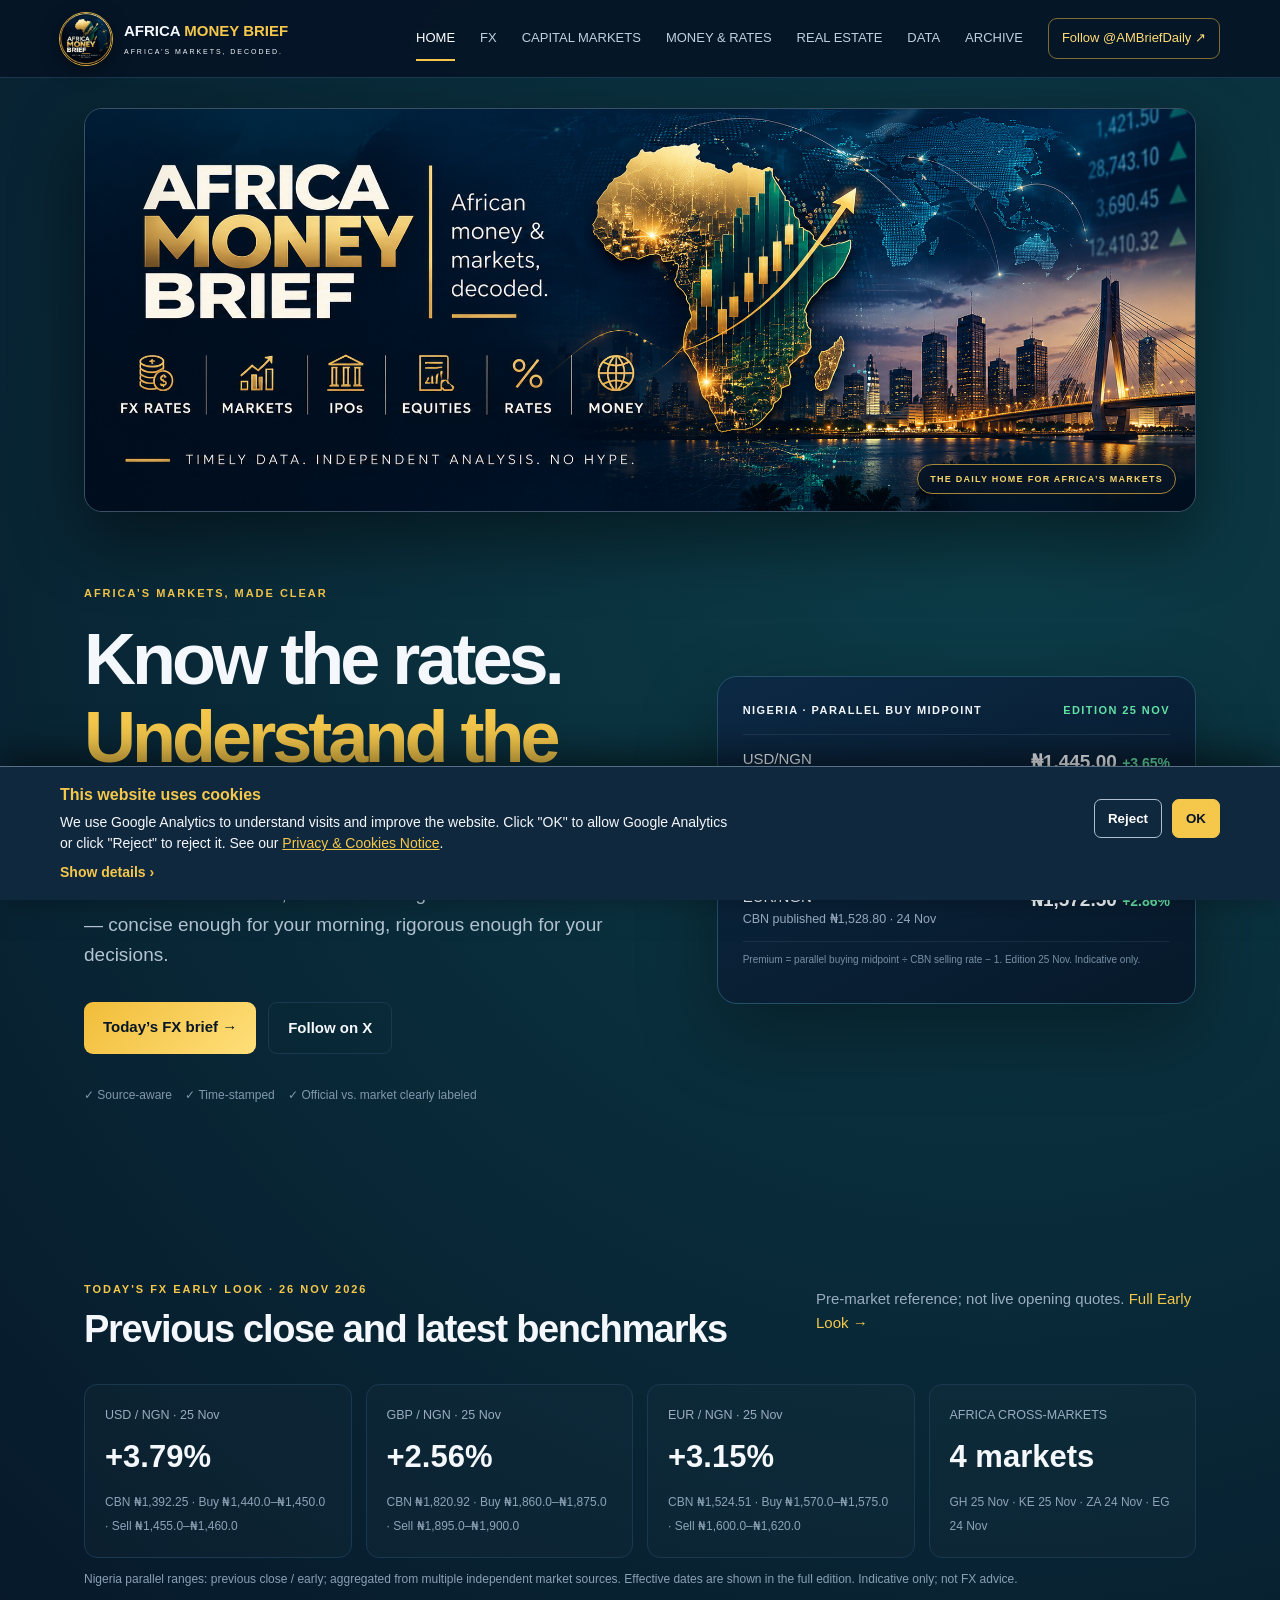
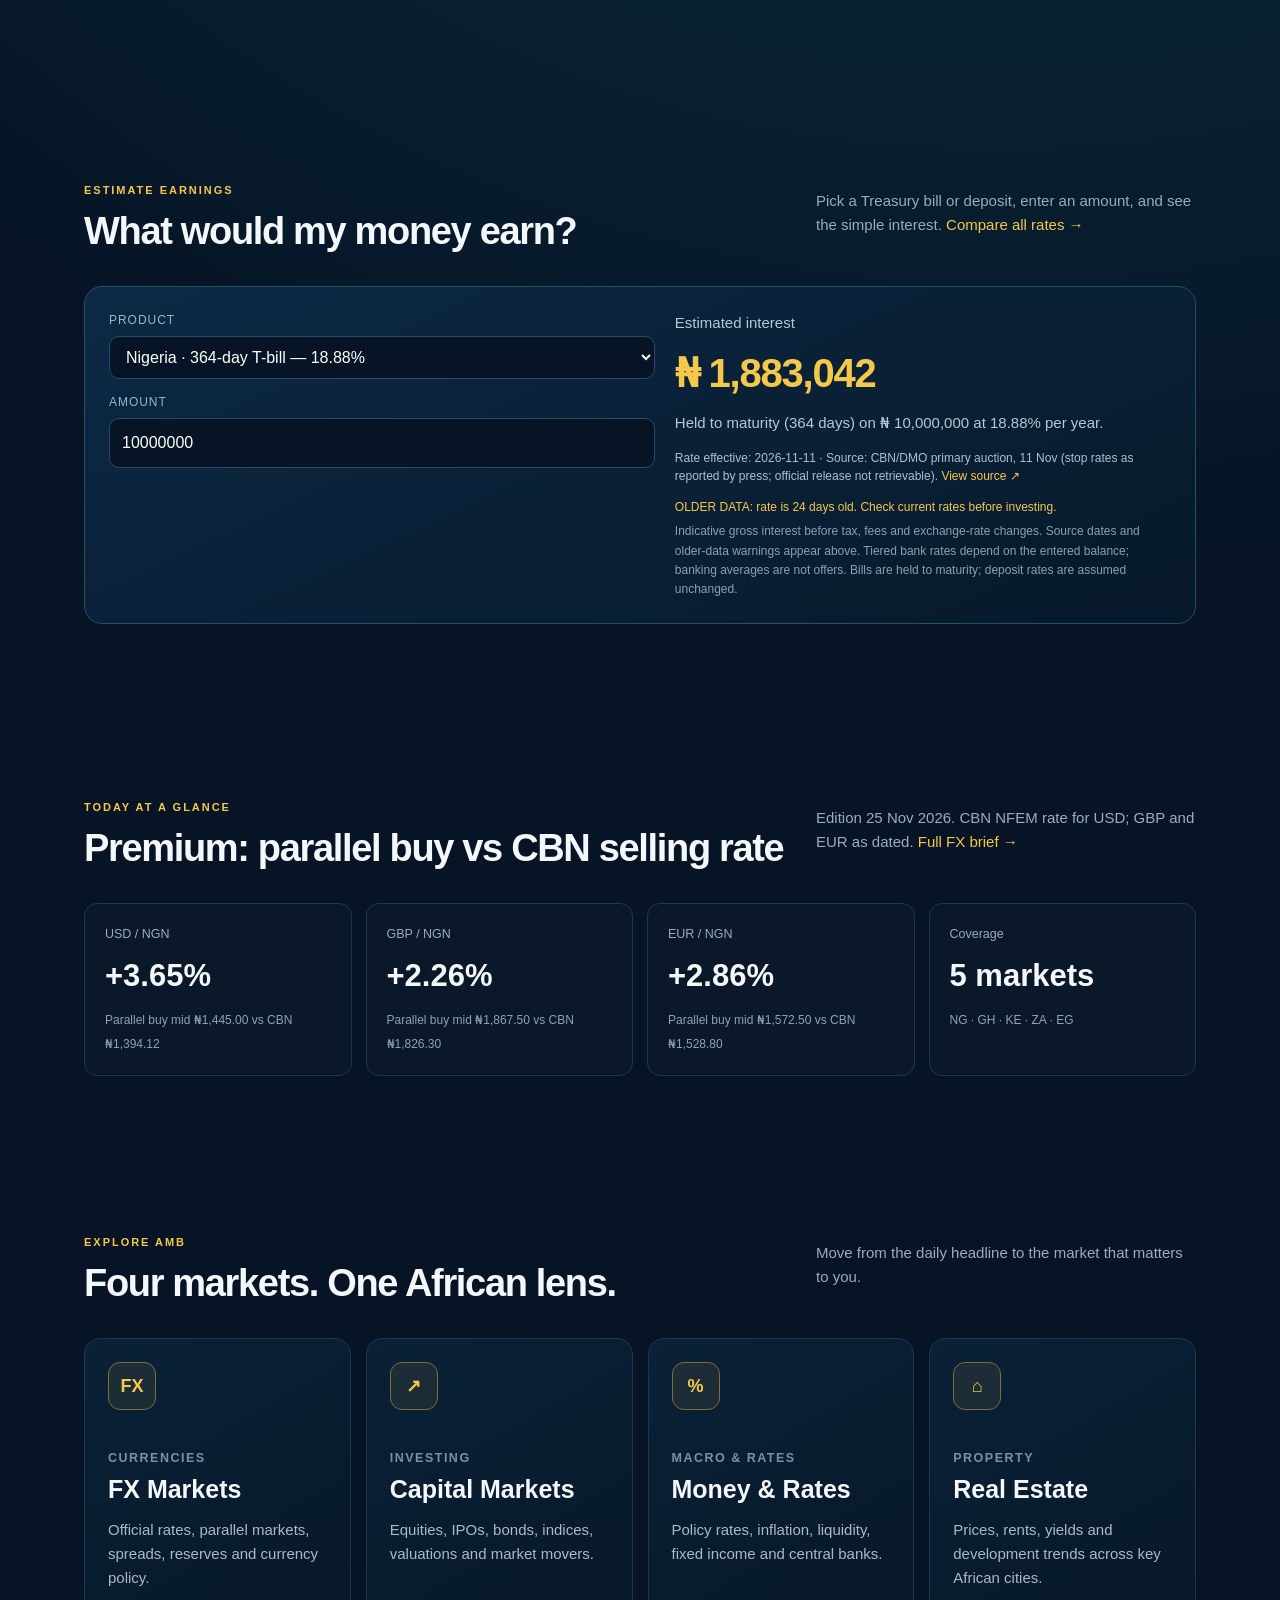
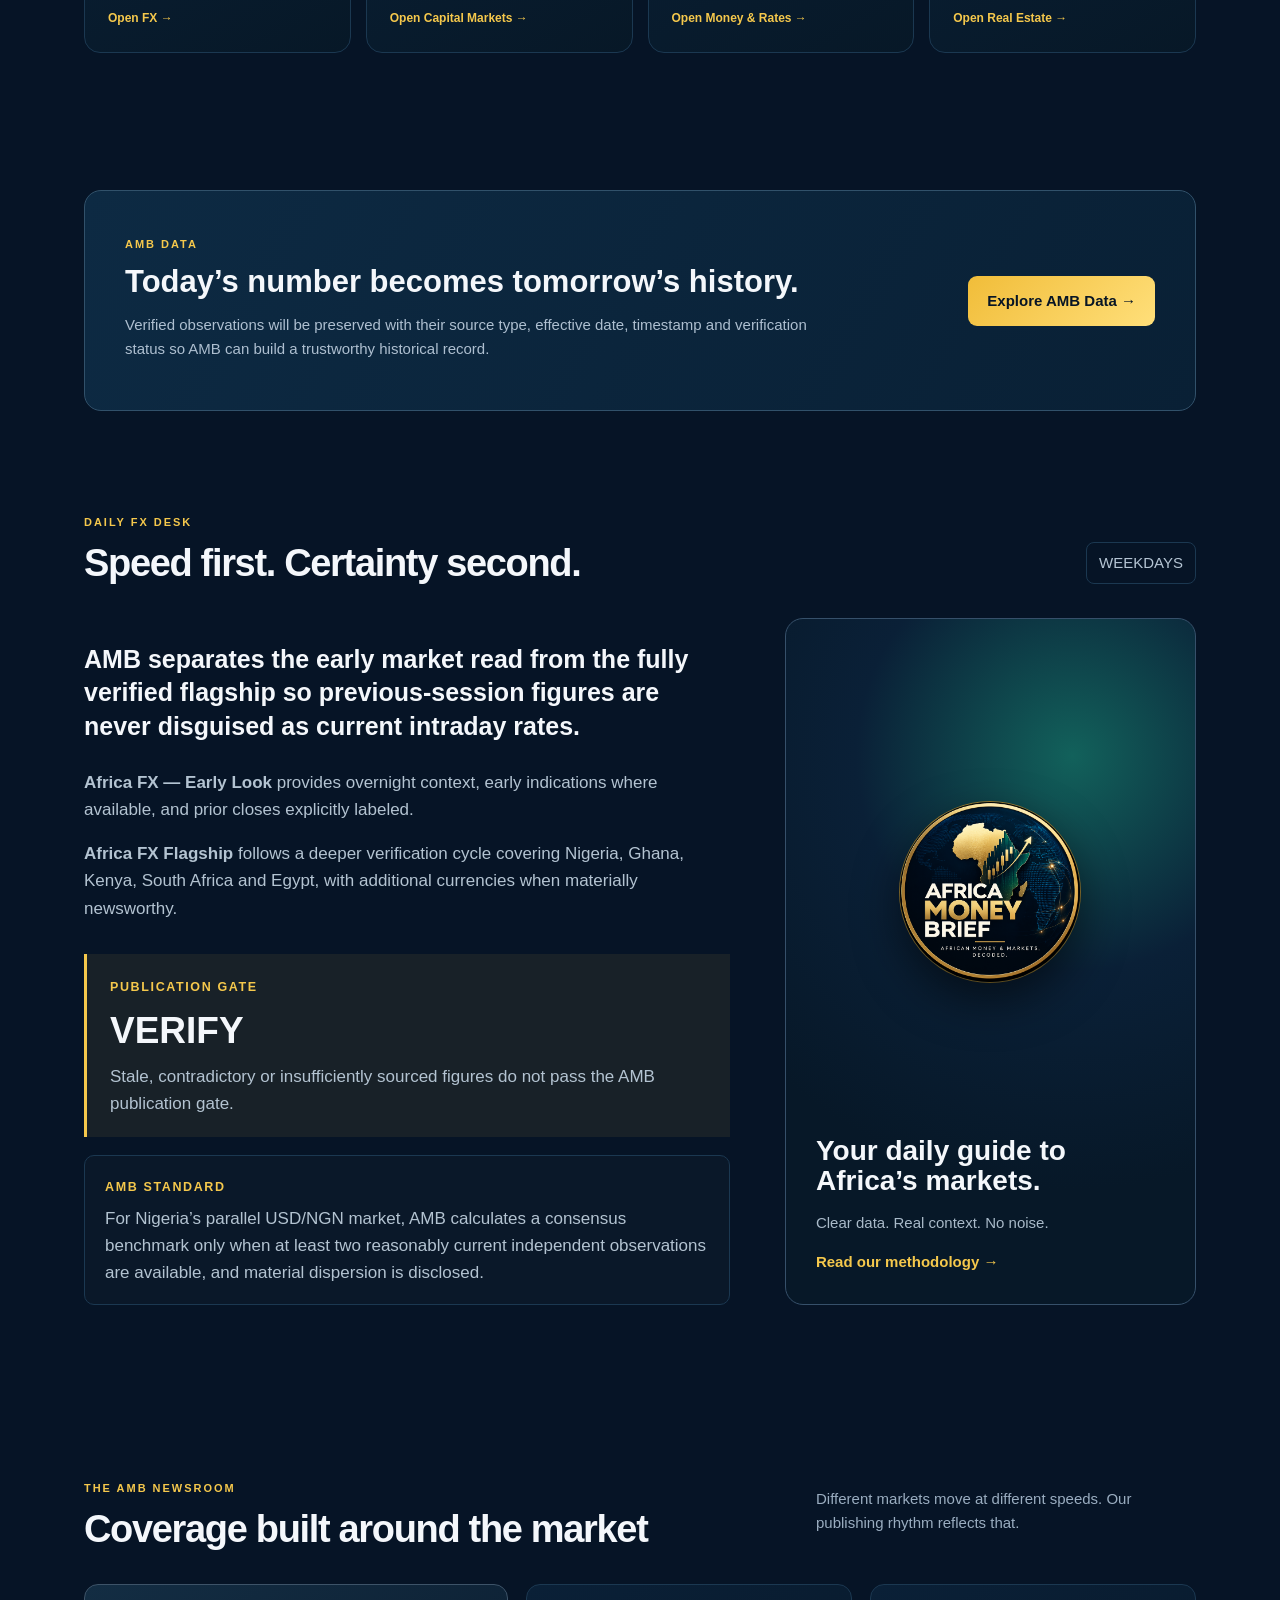
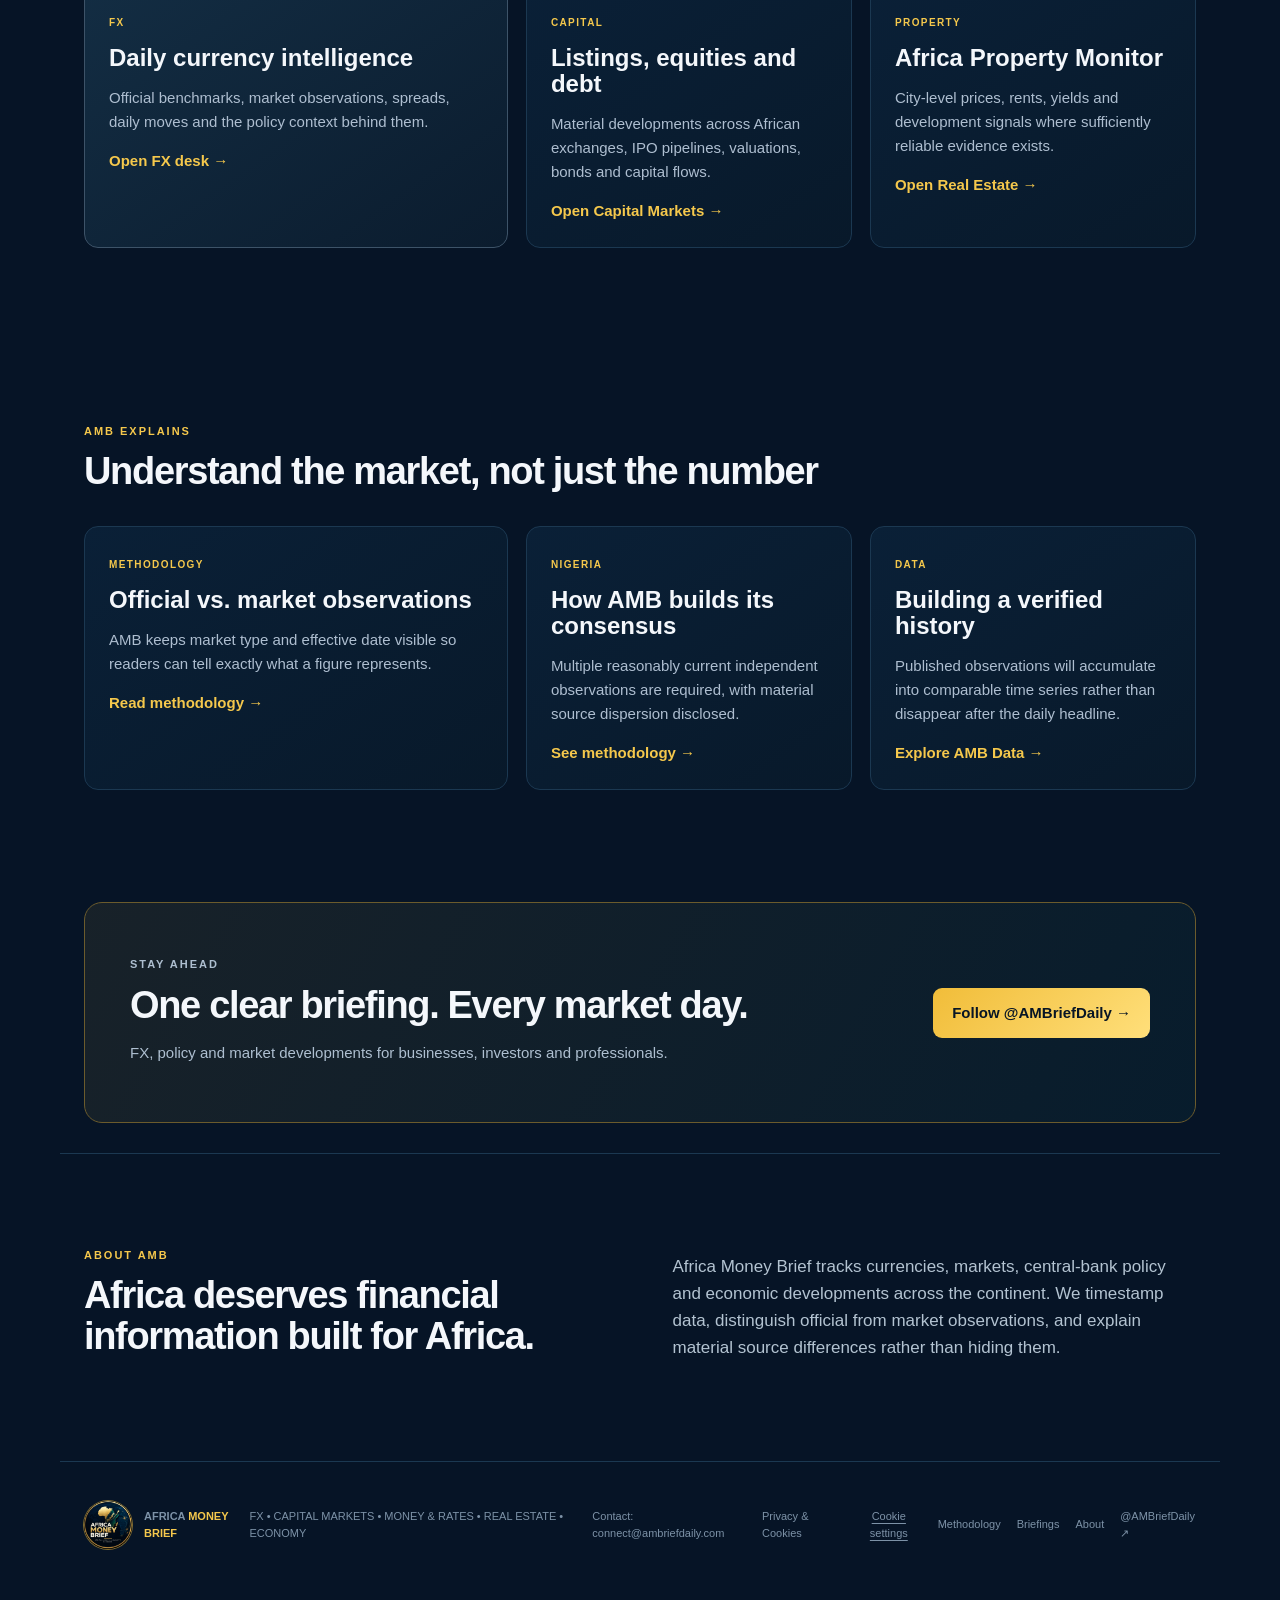
==== index.html @ ef256c66 "PREPARED Early Look 2026-11-26 Status: PREPARED — NOT PUBLISHED  Co-Authored-By: Claude Sonnet 5.5 <" ====
<!doctype html><html lang="en"><head>
<!-- AMB consent manager: Google Analytics loads only after opt-in -->
<link rel="stylesheet" href="assets/privacy.css">
<script defer src="assets/privacy.js"></script>
<meta charset="utf-8"><meta name="viewport" content="width=device-width,initial-scale=1"><meta name="description" content="Africa Money Brief — African FX, capital markets, money and rates, and real-estate intelligence with transparent sourcing and context."><meta name="theme-color" content="#061426"><link rel="canonical" href="https://africamoneybrief.com/"><meta property="og:site_name" content="Africa Money Brief"><meta property="og:title" content="Africa Money Brief | Africa’s Markets, Decoded"><meta property="og:description" content="Clear data. Real context. No noise. African market intelligence with transparent sourcing and timestamps."><meta property="og:image" content="https://africamoneybrief.com/assets/africa-money-brief-cover.png"><meta property="og:type" content="website"><meta name="twitter:card" content="summary_large_image"><title>Africa Money Brief | Africa’s Markets, Decoded</title><link rel="icon" type="image/png" href="assets/africa-money-brief-logo.png"><link rel="stylesheet" href="styles.css"><link rel="stylesheet" href="assets/redesign.css"><link rel="stylesheet" href="assets/money.css"></head><body>
<header><a class="logo brand-logo" href="index.html"><img src="assets/africa-money-brief-logo.png" alt="Africa Money Brief logo"><span>AFRICA <em>MONEY BRIEF</em><small>AFRICA’S MARKETS, DECODED.</small></span></a><nav><a class="active" href="index.html">HOME</a><a class="" href="fx.html">FX</a><a class="" href="capital-markets.html">CAPITAL MARKETS</a><a class="" href="money-rates.html">MONEY &amp; RATES</a><a class="" href="real-estate.html">REAL ESTATE</a><a class="" href="data.html">DATA</a><a class="" href="archive.html">ARCHIVE</a><a class="x" href="https://x.com/AMBriefDaily">Follow @AMBriefDaily ↗</a></nav></header>
<main><section class="brand-cover" aria-label="Africa Money Brief brand cover"><img src="assets/africa-money-brief-cover.png" alt="Africa Money Brief — African money and markets, decoded."><div class="cover-overlay"><span>THE DAILY HOME FOR AFRICA’S MARKETS</span></div></section>
<section class="hero"><div><p class="eyebrow">AFRICA’S MARKETS, MADE CLEAR</p><h1>Know the rates.<br><i>Understand the move.</i></h1><p class="lead">African FX benchmarks, central-bank signals and market context — concise enough for your morning, rigorous enough for your decisions.</p><div class="actions"><a class="btn" href="fx.html">Today’s FX brief →</a><a class="ghost" href="https://x.com/AMBriefDaily">Follow on X</a></div><div class="trust">✓ Source-aware &nbsp;&nbsp; ✓ Time-stamped &nbsp;&nbsp; ✓ Official vs. market clearly labeled</div></div>
<!--AMB:board--><div class="board"><div class="boardtop"><span>NIGERIA · PARALLEL BUY MIDPOINT</span><span class="live">EDITION 25 NOV</span></div><div id="mini"><div class="r"><div>USD/NGN<small>CBN NFEM ₦1,394.12 · 24 Nov</small></div><strong>₦1,445.00 <span class="prem" style="color:#64e2a6;font-size:14px">+3.65%</span></strong></div><div class="r"><div>GBP/NGN<small>CBN published ₦1,826.30 · 24 Nov</small></div><strong>₦1,867.50 <span class="prem" style="color:#64e2a6;font-size:14px">+2.26%</span></strong></div><div class="r"><div>EUR/NGN<small>CBN published ₦1,528.80 · 24 Nov</small></div><strong>₦1,572.50 <span class="prem" style="color:#64e2a6;font-size:14px">+2.86%</span></strong></div></div><p id="verified">Premium = parallel buying midpoint ÷ CBN selling rate − 1. Edition 25 Nov. Indicative only.</p></div><!--/AMB:board--></section>

<!--AMB:early-home--><div class="v2"><section class="section"><div class="heading"><div><p class="eyebrow">TODAY'S FX EARLY LOOK · 26 NOV 2026</p><h2>Previous close and latest benchmarks</h2></div><p>Pre-market reference; not live opening quotes. <a href="fx.html#early-look-2026-11-26" style="color:var(--gold)">Full Early Look →</a></p></div><div class="dashgrid"><div class="metric"><small>USD / NGN · 25 Nov</small><strong>+3.79%</strong><span>CBN ₦1,392.25 · Buy ₦1,440.0–₦1,450.0 · Sell ₦1,455.0–₦1,460.0</span></div><div class="metric"><small>GBP / NGN · 25 Nov</small><strong>+2.56%</strong><span>CBN ₦1,820.92 · Buy ₦1,860.0–₦1,875.0 · Sell ₦1,895.0–₦1,900.0</span></div><div class="metric"><small>EUR / NGN · 25 Nov</small><strong>+3.15%</strong><span>CBN ₦1,524.51 · Buy ₦1,570.0–₦1,575.0 · Sell ₦1,600.0–₦1,620.0</span></div><div class="metric"><small>AFRICA CROSS-MARKETS</small><strong>4 markets</strong><span>GH 25 Nov · KE 25 Nov · ZA 24 Nov · EG 24 Nov</span></div></div><p class="fine">Nigeria parallel ranges: previous close / early; aggregated from multiple independent market sources. Effective dates are shown in the full edition. Indicative only; not FX advice.</p></section></div><!--/AMB:early-home--><div class="mr"><section class="section" id="calc"><div class="heading"><div><p class="eyebrow">ESTIMATE EARNINGS</p><h2>What would my money earn?</h2></div><p>Pick a Treasury bill or deposit, enter an amount, and see the simple interest. <a href="money-rates.html" style="color:var(--gold)">Compare all rates →</a></p></div><div class="calc" id="amb-calc"><div><div class="f"><label for="cp">PRODUCT</label><select id="cp"></select></div><div class="f"><label for="ca">AMOUNT</label><input id="ca" type="number" inputmode="decimal" min="0" step="1000" value="10000000"></div><div class="f" id="cmw"><label for="cm">MONTHS HELD</label><input id="cm" type="number" min="1" max="12" step="1" value="12"></div></div>
<div class="res"><span id="cl">Estimated interest</span><strong id="ci">—</strong><span id="cs">Loading rates…</span><span style="font-size:12px;color:#8ba0b3">Indicative gross interest before tax, fees and exchange-rate changes. Source dates and older-data warnings appear above. Tiered bank rates depend on the entered balance; banking averages are not offers. Bills are held to maturity; deposit rates are assumed unchanged.</span></div></div>
<script src="assets/calc.js?v=20261009-tiers"></script></section></div><!--AMB:glance--><div class="v2"><section class="section"><div class="heading"><div><p class="eyebrow">TODAY AT A GLANCE</p><h2>Premium: parallel buy vs CBN selling rate</h2></div><p>Edition 25 Nov 2026. CBN NFEM rate for USD; GBP and EUR as dated. <a href="fx.html" style="color:var(--gold)">Full FX brief →</a></p></div><div class="dashgrid"><div class="metric"><small>USD / NGN</small><strong>+3.65%</strong><span>Parallel buy mid ₦1,445.00 vs CBN ₦1,394.12</span></div><div class="metric"><small>GBP / NGN</small><strong>+2.26%</strong><span>Parallel buy mid ₦1,867.50 vs CBN ₦1,826.30</span></div><div class="metric"><small>EUR / NGN</small><strong>+2.86%</strong><span>Parallel buy mid ₦1,572.50 vs CBN ₦1,528.80</span></div><div class="metric"><small>Coverage</small><strong>5 markets</strong><span>NG · GH · KE · ZA · EG</span></div></div></section></div><!--/AMB:glance--><section class="section market-portals"><div class="heading"><div><p class="eyebrow">EXPLORE AMB</p><h2>Four markets. One African lens.</h2></div><p>Move from the daily headline to the market that matters to you.</p></div><div class="portalgrid">
<a class="portal fxp" href="fx.html"><span class="portal-icon">FX</span><small>CURRENCIES</small><h3>FX Markets</h3><p>Official rates, parallel markets, spreads, reserves and currency policy.</p><b>Open FX →</b></a>
<a class="portal capp" href="capital-markets.html"><span class="portal-icon">↗</span><small>INVESTING</small><h3>Capital Markets</h3><p>Equities, IPOs, bonds, indices, valuations and market movers.</p><b>Open Capital Markets →</b></a>
<a class="portal moneyp" href="money-rates.html"><span class="portal-icon">%</span><small>MACRO & RATES</small><h3>Money & Rates</h3><p>Policy rates, inflation, liquidity, fixed income and central banks.</p><b>Open Money & Rates →</b></a>
<a class="portal rep" href="real-estate.html"><span class="portal-icon">⌂</span><small>PROPERTY</small><h3>Real Estate</h3><p>Prices, rents, yields and development trends across key African cities.</p><b>Open Real Estate →</b></a>
</div></section>

<section class="data-promo"><div><p class="eyebrow">AMB DATA</p><h2>Today’s number becomes tomorrow’s history.</h2><p>Verified observations will be preserved with their source type, effective date, timestamp and verification status so AMB can build a trustworthy historical record.</p></div><a class="btn" href="data.html">Explore AMB Data →</a></section>

<section class="section" id="brief"><div class="heading"><div><p class="eyebrow">DAILY FX DESK</p><h2>Speed first. Certainty second.</h2></div><span class="date">WEEKDAYS</span></div><div class="story"><article><p class="dek">AMB separates the early market read from the fully verified flagship so previous-session figures are never disguised as current intraday rates.</p><div>
<p><b>Africa FX — Early Look</b> provides overnight context, early indications where available, and prior closes explicitly labeled.</p>
<p><b>Africa FX Flagship</b> follows a deeper verification cycle covering Nigeria, Ghana, Kenya, South Africa and Egypt, with additional currencies when materially newsworthy.</p>
</div><div class="spot"><small>PUBLICATION GATE</small><strong>VERIFY</strong><p>Stale, contradictory or insufficiently sourced figures do not pass the AMB publication gate.</p></div><div class="take"><small>AMB STANDARD</small><p>For Nigeria’s parallel USD/NGN market, AMB calculates a consensus benchmark only when at least two reasonably current independent observations are available, and material dispersion is disclosed.</p></div></article><aside class="promo"><img class="promo-logo" src="assets/africa-money-brief-logo.png" alt="Africa Money Brief"><h3>Your daily guide to Africa’s markets.</h3><p>Clear data. Real context. No noise.</p><a href="methodology.html">Read our methodology →</a></aside></div></section>

<section class="section news"><div class="heading"><div><p class="eyebrow">THE AMB NEWSROOM</p><h2>Coverage built around the market</h2></div><p>Different markets move at different speeds. Our publishing rhythm reflects that.</p></div><div class="cards">
<article class="card feature"><span class="tag">FX</span><h3>Daily currency intelligence</h3><p>Official benchmarks, market observations, spreads, daily moves and the policy context behind them.</p><a href="fx.html">Open FX desk →</a></article>
<article class="card"><span class="tag">CAPITAL</span><h3>Listings, equities and debt</h3><p>Material developments across African exchanges, IPO pipelines, valuations, bonds and capital flows.</p><a href="capital-markets.html">Open Capital Markets →</a></article>
<article class="card"><span class="tag">PROPERTY</span><h3>Africa Property Monitor</h3><p>City-level prices, rents, yields and development signals where sufficiently reliable evidence exists.</p><a href="real-estate.html">Open Real Estate →</a></article>
</div></section>

<section class="section learn"><div class="heading"><div><p class="eyebrow">AMB EXPLAINS</p><h2>Understand the market, not just the number</h2></div></div><div class="cards">
<article class="card"><span class="tag">METHODOLOGY</span><h3>Official vs. market observations</h3><p>AMB keeps market type and effective date visible so readers can tell exactly what a figure represents.</p><a href="methodology.html">Read methodology →</a></article>
<article class="card"><span class="tag">NIGERIA</span><h3>How AMB builds its consensus</h3><p>Multiple reasonably current independent observations are required, with material source dispersion disclosed.</p><a href="methodology.html">See methodology →</a></article>
<article class="card"><span class="tag">DATA</span><h3>Building a verified history</h3><p>Published observations will accumulate into comparable time series rather than disappear after the daily headline.</p><a href="data.html">Explore AMB Data →</a></article>
</div></section>

<section class="cta"><div><p class="eyebrow">STAY AHEAD</p><h2>One clear briefing. Every market day.</h2><p>FX, policy and market developments for businesses, investors and professionals.</p></div><a class="btn" href="https://x.com/AMBriefDaily">Follow @AMBriefDaily →</a></section>
<section class="about"><div><p class="eyebrow">ABOUT AMB</p><h2>Africa deserves financial information built for Africa.</h2></div><p>Africa Money Brief tracks currencies, markets, central-bank policy and economic developments across the continent. We timestamp data, distinguish official from market observations, and explain material source differences rather than hiding them.</p></section></main>
<footer><div class="logo footer-logo"><img src="assets/africa-money-brief-logo.png" alt="Africa Money Brief logo"><span>AFRICA <em>MONEY BRIEF</em></span></div><p>FX • CAPITAL MARKETS • MONEY & RATES • REAL ESTATE • ECONOMY</p><div class="footerlinks"><a href="mailto:connect@ambriefdaily.com">Contact: connect@ambriefdaily.com</a><a href="privacy.html">Privacy &amp; Cookies</a><button type="button" class="amb-cookie-settings" data-amb-cookie-settings>Cookie settings</button><a href="methodology.html">Methodology</a><a href="briefings.html">Briefings</a><a href="about.html">About</a><a href="https://x.com/AMBriefDaily">@AMBriefDaily ↗</a></div></footer></body></html>
---- assets/privacy.css ----
.amb-consent-banner[hidden]{display:none!important}.amb-consent-banner{position:fixed;z-index:9999;bottom:0;left:0;right:0;display:block;background:#10283d;color:#f4f7fb;border-top:1px solid #577087;padding:16px max(20px,calc((100vw - 1160px)/2));box-shadow:0 -10px 35px #0008;font:14px/1.5 Arial,sans-serif}.amb-consent-main{display:flex;align-items:center;justify-content:space-between;gap:32px}.amb-consent-more{margin-top:6px;background:none;border:0;color:#f5c84c;font:700 14px Arial,sans-serif;cursor:pointer;padding:4px 0}.amb-consent-more:focus-visible{outline:3px solid #f5c84c;outline-offset:3px}.amb-consent-details{margin-top:8px;color:#bfcddb;max-width:760px}.amb-consent-details ul{margin:0;padding-left:18px}.amb-consent-details li{margin:3px 0}.amb-consent-copy{max-width:680px}.amb-consent-copy strong{color:#f5c84c;font-size:16px}.amb-consent-copy p{margin:5px 0 0}.amb-consent-copy a,.amb-archive-privacy a{color:#f5c84c;text-decoration:underline}.amb-consent-actions{display:flex;gap:10px;flex-shrink:0}.amb-consent-actions button{border:1px solid #aec0d0;border-radius:7px;background:transparent;color:white;padding:11px 13px;cursor:pointer;font-weight:700}.amb-consent-actions button.amb-accept{background:#f5c84c;border-color:#f5c84c;color:#061426}.amb-consent-actions button:hover,.amb-cookie-settings:hover{opacity:.85}.amb-consent-actions button:focus-visible,.amb-cookie-settings:focus-visible{outline:3px solid #f5c84c;outline-offset:3px}.amb-cookie-settings{background:none;border:0;color:inherit;font:inherit;cursor:pointer;padding:0;text-decoration:underline;text-underline-offset:3px}.amb-archive-privacy{padding:20px;text-align:center;border-top:1px solid #1b3851;color:#bfcddb}@media(max-width:720px){.amb-consent-banner{padding:14px 16px}.amb-consent-main{flex-direction:column;align-items:stretch;gap:12px}.amb-consent-actions{flex-wrap:wrap}.amb-consent-actions button{flex:1;min-width:120px}}
---- styles.css ----
*{box-sizing:border-box}html{scroll-behavior:smooth}:root{--bg:#061426;--panel:#0a2037;--gold:#f5c84c;--text:#f4f7fb;--muted:#9aadc0;--line:#1b3851;--green:#64e2a6}body{margin:0;background:radial-gradient(circle at 78% 8%,#0c3d48 0,#061426 28%);color:var(--text);font:15px/1.6 Arial,sans-serif}a{color:inherit;text-decoration:none}header{height:78px;position:sticky;top:0;z-index:5;background:#061426e8;backdrop-filter:blur(12px);border-bottom:1px solid var(--line);display:flex;align-items:center;justify-content:space-between;padding:0 max(24px,calc((100% - 1160px)/2))}.logo{display:flex;align-items:center;gap:12px;font-weight:900}.logo b{color:var(--gold);font-size:25px;transform:rotate(45deg)}.logo em{color:var(--gold);font-style:normal}.logo small{display:block;font-size:7px;letter-spacing:.28em;font-weight:500;margin-top:3px}nav{display:flex;gap:25px;align-items:center;font-size:13px;color:#bfd0df}.x{border:1px solid #806d32;border-radius:9px;padding:9px 13px;color:#ffdc75}.hero,.section,.about{max-width:1160px;margin:auto;padding:82px 24px}.hero{min-height:640px;display:grid;grid-template-columns:1.08fr .92fr;gap:70px;align-items:center}.eyebrow{color:var(--gold);font-size:11px;letter-spacing:.18em;font-weight:800}h1,h2,h3{margin:0;line-height:1.08}h1{font-size:72px;letter-spacing:-.055em;margin:18px 0 25px}h1 i{color:var(--gold);font-style:normal}.lead{font-size:19px;color:#b4c4d3;max-width:660px}.actions{display:flex;gap:12px;margin:32px 0}.btn,.ghost{display:inline-block;padding:13px 19px;border-radius:9px;font-weight:800}.btn{background:linear-gradient(135deg,#f1bd39,#ffdf7a);color:#071525}.ghost{border:1px solid var(--line)}.trust{font-size:12px;color:#8298ac}.board{border:1px solid #23506b;background:linear-gradient(155deg,#0c2944,#07192a);padding:25px;border-radius:20px;box-shadow:0 30px 80px #0005}.boardtop{display:flex;justify-content:space-between;border-bottom:1px solid var(--line);padding-bottom:14px;font-size:11px;letter-spacing:.13em;font-weight:800}.live{color:var(--green)}.r{display:grid;grid-template-columns:1fr auto;padding:12px 0;border-bottom:1px solid #ffffff12}.r small{display:block;color:var(--muted)}.r strong{font-size:19px}.board>p{font-size:10px;color:#7890a5}.ticker{border-block:1px solid var(--line);display:flex;overflow:auto;padding-left:max(20px,calc((100% - 1160px)/2));background:#081b2e}.tick{min-width:190px;padding:13px 20px;border-right:1px solid var(--line)}.tick small{display:block;color:var(--muted)}.heading{display:flex;justify-content:space-between;align-items:end;gap:30px;margin-bottom:34px}.heading h2,.cta h2,.about h2{font-size:38px;letter-spacing:-.035em}.heading>p{max-width:380px;color:var(--muted)}.date{border:1px solid var(--line);padding:8px 12px;border-radius:8px;color:#b5c5d4}.story{display:grid;grid-template-columns:1.1fr .7fr;gap:55px}.dek{font-size:25px;font-weight:700;line-height:1.35}.story article>div>p,.about>p{color:#b3c3d1;font-size:17px}.spot{margin-top:32px;padding:20px 23px;border-left:3px solid var(--gold);background:#f5c84c12}.spot small,.take small{color:var(--gold);font-weight:800;letter-spacing:.13em}.spot strong{display:block;font-size:37px;margin:3px 0}.spot p{margin:0;color:#b8c7d5}.take{margin-top:18px;padding:18px 20px;border:1px solid var(--line);border-radius:10px;background:#ffffff04}.take p{margin:.4rem 0 0;color:#d5e0ea}.promo{min-height:420px;border:1px solid #36506a;border-radius:18px;padding:30px;background:radial-gradient(circle at 70% 20%,#12615b 0,#0a2037 35%,#071828 70%);display:flex;flex-direction:column;justify-content:flex-end}.map{font-weight:900;font-size:72px;line-height:.78;color:#ffffff18;margin:auto;text-align:center}.map span{color:#f5c84c35}.promo h3{font-size:28px}.promo p{color:#a9bac9}.promo a{color:var(--gold);font-weight:800}.rates{border-top:1px solid var(--line)}.table{border:1px solid var(--line);border-radius:14px;overflow:hidden}.row{display:grid;grid-template-columns:1.1fr .8fr .8fr 1.2fr;gap:20px;padding:16px 20px;border-bottom:1px solid var(--line);align-items:center}.row:last-child{border:0}.row.head{font-size:10px;letter-spacing:.12em;color:#71899f;background:#ffffff05}.row strong{font-size:18px}.muted,.fine{color:var(--muted);font-size:12px}.fine{font-size:10px}.cards{display:grid;grid-template-columns:1.3fr 1fr 1fr;gap:18px}.card{border:1px solid var(--line);border-radius:14px;padding:24px;background:linear-gradient(145deg,#0a2037,#08192a)}.card.feature{background:linear-gradient(145deg,#132d43,#0b1c2e);border-color:#3d5368}.tag{color:var(--gold);font-size:10px;font-weight:800;letter-spacing:.14em}.card h3{font-size:24px;margin:12px 0}.card p{color:#aebed0}.card a{color:var(--gold);font-weight:800}.dashgrid{display:grid;grid-template-columns:repeat(4,1fr);gap:14px}.metric{border:1px solid var(--line);border-radius:13px;padding:20px;background:#ffffff04}.metric small{display:block;color:var(--muted)}.metric strong{display:block;font-size:31px;margin:7px 0}.metric span{color:#8ea3b7;font-size:12px}.cta{max-width:1112px;margin:30px auto;padding:42px 45px;border:1px solid #6b5b2c;border-radius:18px;background:linear-gradient(120deg,#f5c84c13,#2dd4bf0b);display:flex;align-items:center;justify-content:space-between;gap:30px}.cta p{color:#aebfd0}.archiveItem{display:grid;grid-template-columns:160px 1fr auto;padding:20px 0;border-top:1px solid var(--line)}.archiveItem span{color:var(--gold)}.about{border-top:1px solid var(--line);display:grid;grid-template-columns:1fr 1fr;gap:65px}footer{max-width:1160px;margin:auto;padding:35px 24px 50px;border-top:1px solid var(--line);display:flex;align-items:center;justify-content:space-between;color:#7d92a7;font-size:11px}@media(max-width:900px){nav a:not(.x){display:none}.hero,.story,.about{grid-template-columns:1fr}.hero{gap:35px;min-height:auto}h1{font-size:54px}.cards,.dashgrid{grid-template-columns:1fr 1fr}.row{grid-template-columns:1fr .8fr .8fr}.row>*:last-child{display:none}.cta{margin:20px;flex-direction:column;align-items:flex-start}}@media(max-width:560px){header{padding:0 14px}.logo small{display:none}.logo{font-size:12px}.x{font-size:10px}.hero,.section,.about{padding:60px 18px}h1{font-size:44px}.lead{font-size:16px}.actions{flex-direction:column}.trust{display:none}.heading{align-items:flex-start;flex-direction:column}.heading h2,.cta h2,.about h2{font-size:30px}.row{grid-template-columns:1fr 1fr}.row>*:nth-child(n+3){display:none}.cards,.dashgrid{grid-template-columns:1fr}.archiveItem{grid-template-columns:1fr}.archiveItem a{display:none}footer{flex-direction:column;align-items:flex-start}}
/* Approved AMB brand assets */
.brand-logo img{width:52px;height:52px;border-radius:50%;object-fit:cover;box-shadow:0 0 0 1px #d6ad42,0 5px 20px #0007}
.brand-logo b{display:none}
.brand-cover{max-width:1160px;margin:30px auto 0;padding:0 24px;position:relative}
.brand-cover img{width:100%;display:block;border-radius:18px;border:1px solid #3b5064;box-shadow:0 28px 70px #0007;aspect-ratio:2.75/1;object-fit:cover}
.cover-overlay{position:absolute;left:44px;right:44px;bottom:18px;display:flex;justify-content:flex-end;pointer-events:none}
.cover-overlay span{background:#061426dc;border:1px solid #a78636;color:#f8d56c;border-radius:999px;padding:7px 12px;font-size:9px;font-weight:800;letter-spacing:.14em;backdrop-filter:blur(7px)}
.hero{padding-top:62px;min-height:590px}
.promo{align-items:flex-start}
.promo-logo{width:180px;height:180px;object-fit:cover;border-radius:50%;margin:auto;box-shadow:0 18px 45px #0008,0 0 0 1px #9b7d31}
.footer-logo img{width:48px;height:48px;object-fit:cover;border-radius:50%;box-shadow:0 0 0 1px #806d32}
.footer-logo b{display:none}
@media(max-width:560px){
  .brand-logo img{width:40px;height:40px}
  .brand-logo span>small{display:none}
  .brand-cover{padding:0 12px;margin-top:16px}
  .brand-cover img{border-radius:12px;aspect-ratio:1.85/1}
  .cover-overlay{display:none}
  .hero{padding-top:45px}
  .promo-logo{width:140px;height:140px}
}

/* Restructured market navigation */
nav a.active{color:#fff;position:relative}
nav a.active:after{content:"";position:absolute;left:0;right:0;bottom:-12px;height:2px;background:var(--gold)}
.market-portals{padding-top:65px}
.portalgrid{display:grid;grid-template-columns:repeat(4,1fr);gap:15px}
.portal{min-height:280px;border:1px solid var(--line);border-radius:16px;padding:23px;background:linear-gradient(150deg,#0a2138,#071827);transition:.2s transform,.2s border-color}
.portal:hover{transform:translateY(-4px);border-color:#8d7330}
.portal-icon{display:flex;width:48px;height:48px;border-radius:12px;align-items:center;justify-content:center;background:#f5c84c13;border:1px solid #826d32;color:var(--gold);font-weight:900;font-size:18px;margin-bottom:35px}
.portal small{color:#7991a7;letter-spacing:.12em;font-weight:800}.portal h3{font-size:25px;margin:7px 0 10px}.portal p{color:#a9bac9;min-height:72px}.portal b{color:var(--gold);font-size:12px}
.subhero{max-width:1160px;margin:auto;padding:90px 24px 70px;display:grid;grid-template-columns:1fr auto;align-items:center;gap:60px;min-height:410px}
.subhero h1{font-size:64px}.subhero h1 i{color:var(--gold);font-style:normal}.subhero-brand{display:flex;align-items:center;gap:18px;color:#d6e1eb;font-size:12px;letter-spacing:.12em}.subhero-brand img{width:145px;height:145px;border-radius:50%;box-shadow:0 15px 45px #0008,0 0 0 1px #8a7131}.subhero-brand b{color:var(--gold)}
.topiclist{border-top:1px solid var(--line)}.topiclist a{display:grid;grid-template-columns:220px 1fr;padding:20px 5px;border-bottom:1px solid var(--line)}.topiclist a b{font-size:18px}.topiclist a span{color:#9dafc0}
.citygrid{display:grid;grid-template-columns:repeat(4,1fr);gap:14px}.city{border:1px solid var(--line);border-radius:14px;padding:20px;background:linear-gradient(145deg,#0a2037,#081827);min-height:220px}.citytop{display:flex;justify-content:space-between;align-items:center}.citytop span{font-size:27px}.citytop small{color:#7990a6;letter-spacing:.1em;font-weight:800}.city h3{font-size:27px;margin:20px 0 5px}.city p{color:#aebed0}.city div:last-child{color:#8299ad;font-size:12px;border-top:1px solid var(--line);padding-top:13px;margin-top:17px}
@media(max-width:1050px){header nav{gap:13px}.portalgrid,.citygrid{grid-template-columns:repeat(2,1fr)}}
@media(max-width:900px){header nav a:not(.x){display:none}.subhero{grid-template-columns:1fr}.subhero-brand{display:none}}
@media(max-width:560px){.portalgrid,.citygrid{grid-template-columns:1fr}.subhero{padding:65px 18px 40px;min-height:auto}.subhero h1{font-size:45px}.topiclist a{grid-template-columns:1fr;gap:4px}}

/* AMB v1 candidate additions */
.footerlinks{display:flex;gap:16px;align-items:center}.footerlinks a:hover{color:#fff}
.data-promo{max-width:1112px;margin:55px auto 10px;padding:34px 40px;border:1px solid #31516a;border-radius:17px;background:linear-gradient(120deg,#0d2a43,#092035);display:flex;align-items:center;justify-content:space-between;gap:35px}.data-promo h2{font-size:31px;margin:5px 0}.data-promo p:not(.eyebrow){color:#aebfd0;max-width:700px}
.historycard{border:1px solid var(--line);border-radius:14px;overflow:hidden}.historyhead,.historyrow{display:grid;grid-template-columns:1.2fr 1fr 1fr .8fr;gap:15px;padding:16px 20px}.historyhead{background:#ffffff05;color:#728ba1;font-size:10px;letter-spacing:.12em}.historyrow{border-top:1px solid var(--line);align-items:center}.historyrow span{color:#9eb0c1}.historyrow strong{color:var(--gold)}
.productgrid{display:grid;grid-template-columns:repeat(2,1fr);gap:16px}.productcard{border:1px solid var(--line);border-radius:15px;padding:28px;background:linear-gradient(145deg,#0a2037,#081827);min-height:230px}.productcard.flagship{border-color:#8c7331;background:linear-gradient(145deg,#142c3f,#0a1c2d)}.productcard small{color:#8197aa;letter-spacing:.12em}.productcard h3{font-size:28px;margin:14px 0}.productcard p{color:#adbdcc}.productcard span{display:inline-block;color:var(--gold);font-size:10px;font-weight:800;letter-spacing:.12em;margin-top:15px}
.briefarchive{border-top:1px solid var(--line)}.briefarchive>a{display:grid;grid-template-columns:145px 1fr auto;gap:25px;align-items:center;padding:22px 4px;border-bottom:1px solid var(--line)}.briefarchive time{color:#8197aa;font-size:12px}.briefarchive small{color:var(--gold);font-size:9px;letter-spacing:.12em}.briefarchive h3{font-size:21px;margin:4px 0}.briefarchive p{margin:0;color:#9eafbf}.briefarchive b{color:var(--gold)}
.methodgrid{display:grid;grid-template-columns:repeat(3,1fr);gap:16px}.methodgrid article{border:1px solid var(--line);border-radius:14px;padding:24px;background:#ffffff04}.methodgrid span{color:var(--gold);font-weight:900}.methodgrid h3{font-size:21px;margin:16px 0 8px}.methodgrid p{color:#a9bac9}
.aboutstatement{max-width:800px}.aboutstatement h2{font-size:46px;margin:8px 0 20px}.aboutstatement>p:last-child{font-size:19px;color:#afc0cf}
@media(max-width:900px){.methodgrid{grid-template-columns:1fr 1fr}.data-promo{margin-inline:20px}.productgrid{grid-template-columns:1fr}}
@media(max-width:560px){.footerlinks{flex-wrap:wrap}.data-promo{margin:30px 15px;padding:26px;flex-direction:column;align-items:flex-start}.historyhead,.historyrow{grid-template-columns:1fr 1fr}.historyhead>*:nth-child(3),.historyhead>*:nth-child(4),.historyrow>*:nth-child(3),.historyrow>*:nth-child(4){display:none}.briefarchive>a{grid-template-columns:1fr}.methodgrid{grid-template-columns:1fr}.aboutstatement h2{font-size:34px}}
---- assets/redesign.css ----
/* AMB redesign v1 components (scoped) */
.v2 .panel{border:1px solid var(--line);border-radius:14px;padding:20px;background:#ffffff05;margin-bottom:16px}
.v2 .ph{display:flex;justify-content:space-between;align-items:center;gap:12px;margin-bottom:14px}.v2 .ph h3{margin:0;font-size:20px}.v2 .ph small{color:var(--muted);font-weight:400;font-size:13px}
.v2 .prem{color:#64e2a6;font-weight:800}.v2 .prem.big{font-size:28px}.v2 .gold{color:var(--gold)}
.v2 .grid4{display:grid;grid-template-columns:repeat(4,1fr);gap:14px}.v2 .grid4 small{display:block;color:var(--muted);font-size:12px}.v2 .grid4 b{font-size:20px}
.v2 .basis{margin:12px 0 0;font-size:12px;color:var(--muted)}.v2 .basis a{color:var(--gold)}
.v2 .tw{overflow-x:auto;border:1px solid var(--line);border-radius:14px}.v2 table{width:100%;border-collapse:collapse;min-width:560px}
.v2 th{font-size:11px;letter-spacing:.1em;color:#71899f;text-align:left;padding:14px 16px;border-bottom:1px solid var(--line)}.v2 td{padding:14px 16px;border-top:1px solid #ffffff10}
.v2 .chip{display:inline-block;font-size:11px;font-weight:700;border-radius:20px;padding:2px 9px;margin-left:6px}.v2 .chip.ok{background:#64e2a61f;color:#64e2a6}.v2 .chip.warn{background:#f0a94a22;color:#f0a94a}
.v2 .fine{font-size:12px;color:#8ba0b3;margin:12px 0 18px}.v2 .h2s{font-size:26px;margin:40px 0 16px}
.v2 .filters{display:flex;gap:8px;margin:22px 0}.v2 .filters button{background:none;border:1px solid var(--line);color:var(--text);border-radius:20px;padding:8px 16px;cursor:pointer;font:inherit}.v2 .filters .on{background:var(--gold);color:#071525;border-color:var(--gold);font-weight:700}
.v2 .ai{display:grid;grid-template-columns:130px 1fr auto;gap:16px;align-items:center;padding:18px 0;border-top:1px solid var(--line)}.v2 .ad{color:var(--gold);font-weight:700}.v2 .ai small{color:var(--muted)}.v2 .al a{color:var(--gold);margin-left:14px;font-weight:700}
.v2 .lst{color:#b8c7d5;line-height:1.9;padding-left:20px}.v2 .chips{display:flex;flex-wrap:wrap;gap:8px}.v2 .cityp{border:1px solid var(--line);border-radius:20px;padding:6px 14px;color:#b8c7d5}
.v2 .btns{display:flex;gap:12px;flex-wrap:wrap}.v2 details{border:1px solid var(--line);border-radius:14px;margin:0 0 14px;background:#ffffff04}.v2 details>summary{cursor:pointer;padding:16px 20px;font-weight:700;list-style:none}.v2 details>summary:after{content:"＋";float:right;color:var(--gold)}.v2 details[open]>summary:after{content:"－"}.v2 details>.section{padding-top:10px}
@media(max-width:900px){.v2 .grid4{grid-template-columns:1fr 1fr}}
@media(max-width:560px){.v2 .ai{grid-template-columns:1fr}.v2 .grid4{grid-template-columns:1fr}.v2 .al a{margin:0 14px 0 0}.v2 .ph{flex-direction:column;align-items:flex-start}}
---- assets/money.css ----
/* Money & Rates v2 (scoped) */
.mr .jump{display:flex;gap:8px;flex-wrap:wrap;margin:0 0 26px}.mr .jump a{border:1px solid var(--line);border-radius:20px;padding:7px 14px;font-size:13px;color:#c9d6e2}.mr .jump a:hover{border-color:#8d7330;color:#fff}
.mr .asof{display:flex;gap:10px;flex-wrap:wrap;align-items:center;color:var(--muted);font-size:13px;margin:0 0 18px}
.mr .pill{display:inline-block;font-size:11px;font-weight:800;letter-spacing:.06em;border-radius:20px;padding:3px 10px;background:#ffffff0d;color:#c9d6e2;white-space:nowrap}
.mr .pill.ok{background:#64e2a61f;color:#64e2a6}.mr .pill.warn{background:#f0a94a22;color:#f0a94a}.mr .pill.gold{background:#f5c84c1f;color:var(--gold)}
.mr .tw{overflow-x:auto;border:1px solid var(--line);border-radius:14px;background:#ffffff04}.mr table{width:100%;border-collapse:collapse;min-width:780px}
.mr th{font-size:11px;letter-spacing:.1em;color:#71899f;text-align:left;padding:13px 14px;border-bottom:1px solid var(--line);white-space:nowrap}
.mr td{padding:14px;border-top:1px solid #ffffff10;vertical-align:top}.mr td b{font-size:17px}.mr td small{display:block;color:var(--muted);font-size:12px;margin-top:2px}
.mr td.num,.mr th.num{text-align:right;font-variant-numeric:tabular-nums}.mr .best{color:var(--gold)}
.mr .pos{color:#64e2a6}.mr .neg{color:#f0a94a}
.mr .fine{font-size:12px;color:#8ba0b3;margin:12px 0 0;max-width:900px}.mr .fine a{color:var(--gold)}
.mr .bars{display:grid;gap:12px;border:1px solid var(--line);border-radius:14px;padding:20px;background:#ffffff04}
.mr .bar{display:grid;grid-template-columns:120px 1fr 130px;gap:12px;align-items:center}.mr .bar>span{font-size:14px}
.mr .track{position:relative;height:24px;background:#ffffff08;border-radius:6px}.mr .track i{position:absolute;left:0;top:0;bottom:0;border-radius:6px;display:block}
.mr .track .a{background:linear-gradient(90deg,#8d7330,#f5c84c);height:11px;top:0}.mr .track .b{background:linear-gradient(90deg,#2a5d7a,#64b5e2);height:11px;top:13px}
.mr .bar>em{font-style:normal;font-size:12px;color:#c9d6e2;text-align:right;font-variant-numeric:tabular-nums}
.mr .legend{display:flex;gap:16px;font-size:12px;color:var(--muted);margin:0 0 4px}.mr .legend i{display:inline-block;width:12px;height:8px;border-radius:3px;margin-right:6px}
.mr .cgrid{display:grid;grid-template-columns:repeat(3,1fr);gap:16px}.mr .chead{display:flex;justify-content:space-between;align-items:flex-end;gap:16px;flex-wrap:wrap;margin-bottom:16px}
.mr .chead h2{margin:0;font-size:34px;letter-spacing:-.03em}.mr .chead p{margin:4px 0 0;color:var(--muted);max-width:640px}
.mr .stats{display:grid;grid-template-columns:repeat(3,1fr);gap:12px;margin:0 0 16px}.mr .stat{border:1px solid var(--line);border-radius:12px;padding:14px 16px;background:#ffffff05}.mr .stat small{display:block;color:var(--muted);font-size:12px}.mr .stat b{font-size:22px}
.mr .take{border-left:3px solid var(--gold);background:#f5c84c0f;border-radius:0 12px 12px 0;padding:14px 18px;margin:16px 0 0;color:#e7d9a8}
.mr .gap{border:1px dashed #5a6b7c;border-radius:14px;padding:22px;color:#aebccb;background:#ffffff03}
.mr .calc{display:grid;grid-template-columns:1.1fr 1fr;gap:20px;border:1px solid #23506b;border-radius:18px;padding:24px;background:linear-gradient(155deg,#0c2944,#07192a)}
.mr .calc label{display:block;font-size:12px;letter-spacing:.08em;color:#9fb4c7;margin:0 0 6px}.mr .calc select,.mr .calc input{width:100%;background:#061426;border:1px solid #2b4a63;color:#fff;border-radius:10px;padding:11px 12px;font:inherit;font-size:16px}
.mr .calc select:focus,.mr .calc input:focus{outline:2px solid var(--gold);outline-offset:1px}.mr .calc .f{margin:0 0 14px}
.mr .res{display:flex;flex-direction:column;justify-content:center;gap:6px}.mr .res strong{font-size:40px;letter-spacing:-.03em;color:var(--gold)}.mr .res span{color:#b8c7d5}
.mr .how{display:grid;grid-template-columns:repeat(3,1fr);gap:16px}.mr .how article{border:1px solid var(--line);border-radius:14px;padding:22px;background:#ffffff04}.mr .how h3{margin:6px 0 8px}.mr .how p{margin:0;color:#b4c4d3}
.mr .fresh td:first-child{white-space:nowrap}
@media(max-width:900px){.mr .cgrid,.mr .stats,.mr .how{grid-template-columns:1fr 1fr}.mr .calc{grid-template-columns:1fr}}
@media(max-width:560px){.mr .cgrid,.mr .stats,.mr .how{grid-template-columns:1fr}.mr .bar{grid-template-columns:1fr auto}.mr .bar .track{grid-column:1/-1;order:3}.mr .chead h2{font-size:28px}.mr .res strong{font-size:32px}}
.mr .subhero{min-height:0;padding-bottom:30px}.mr .subhero h1{font-size:56px}
.mr section[id]{scroll-margin-top:96px}
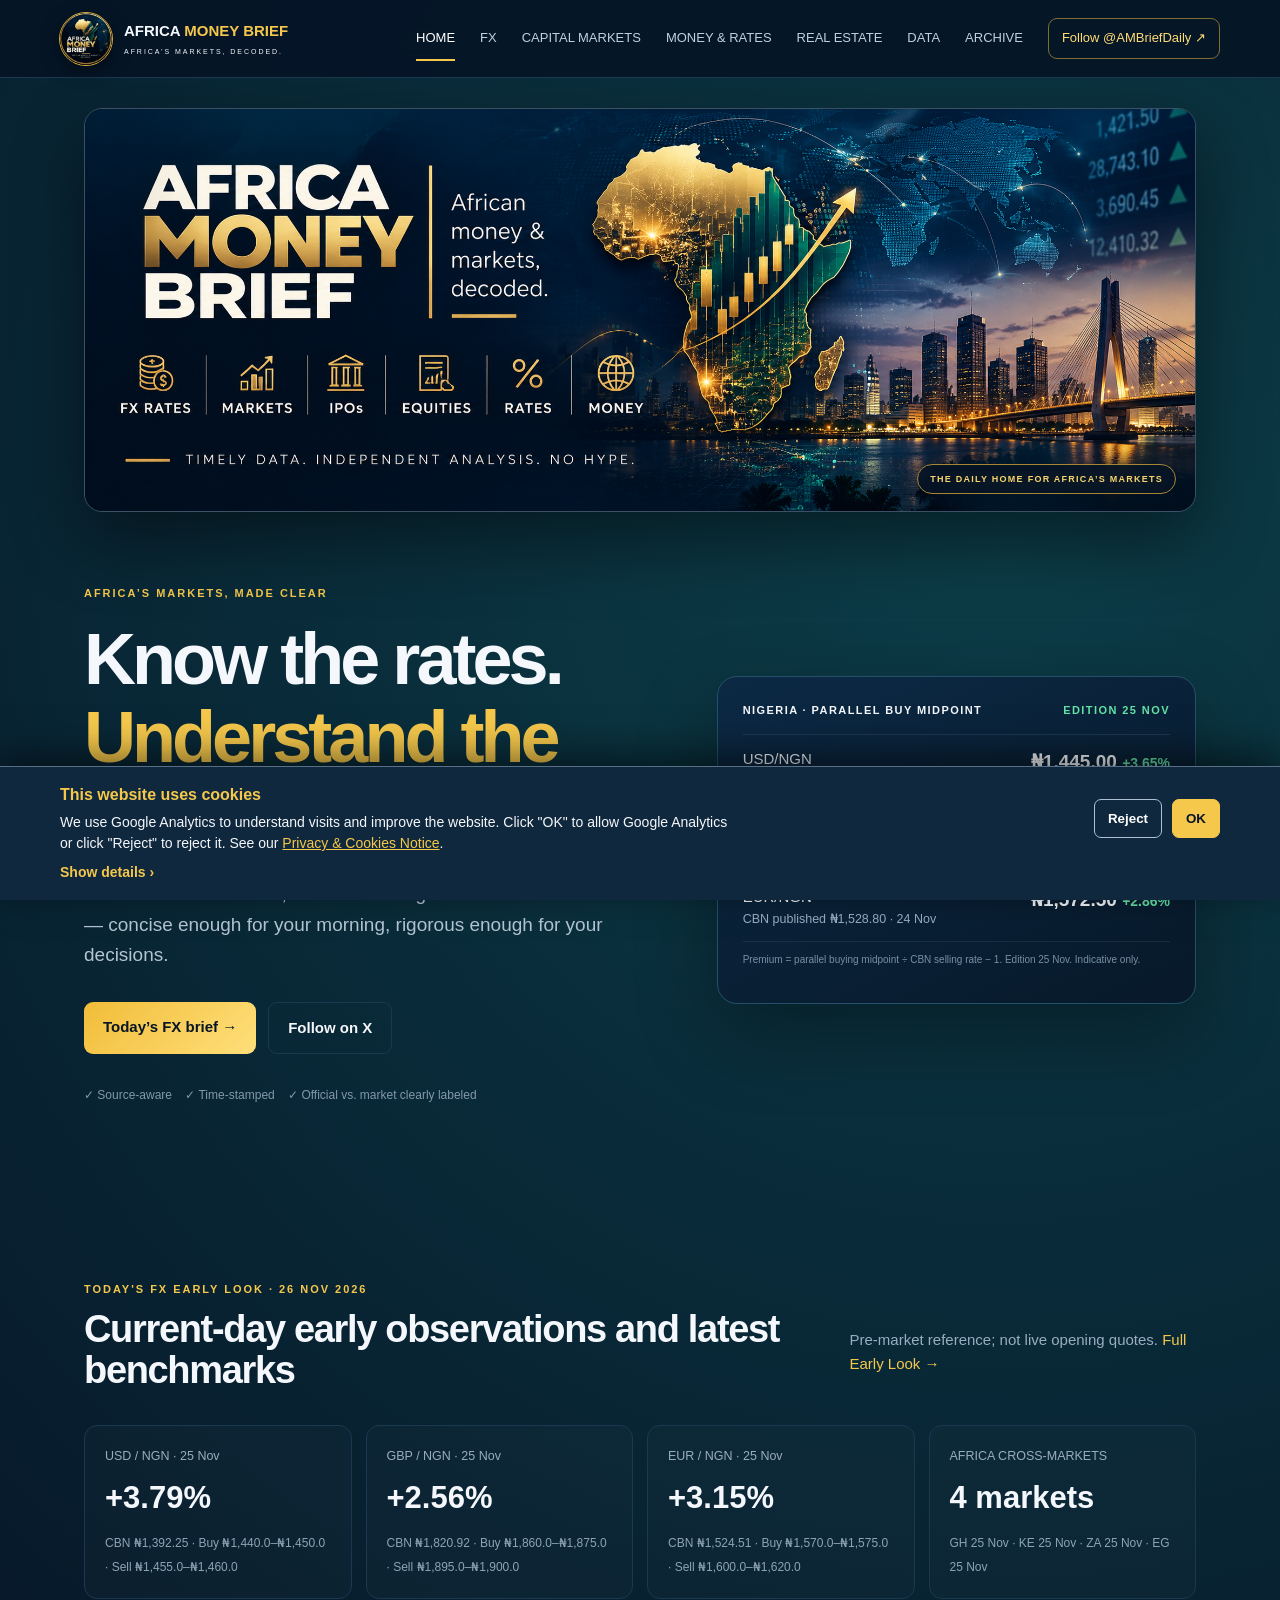
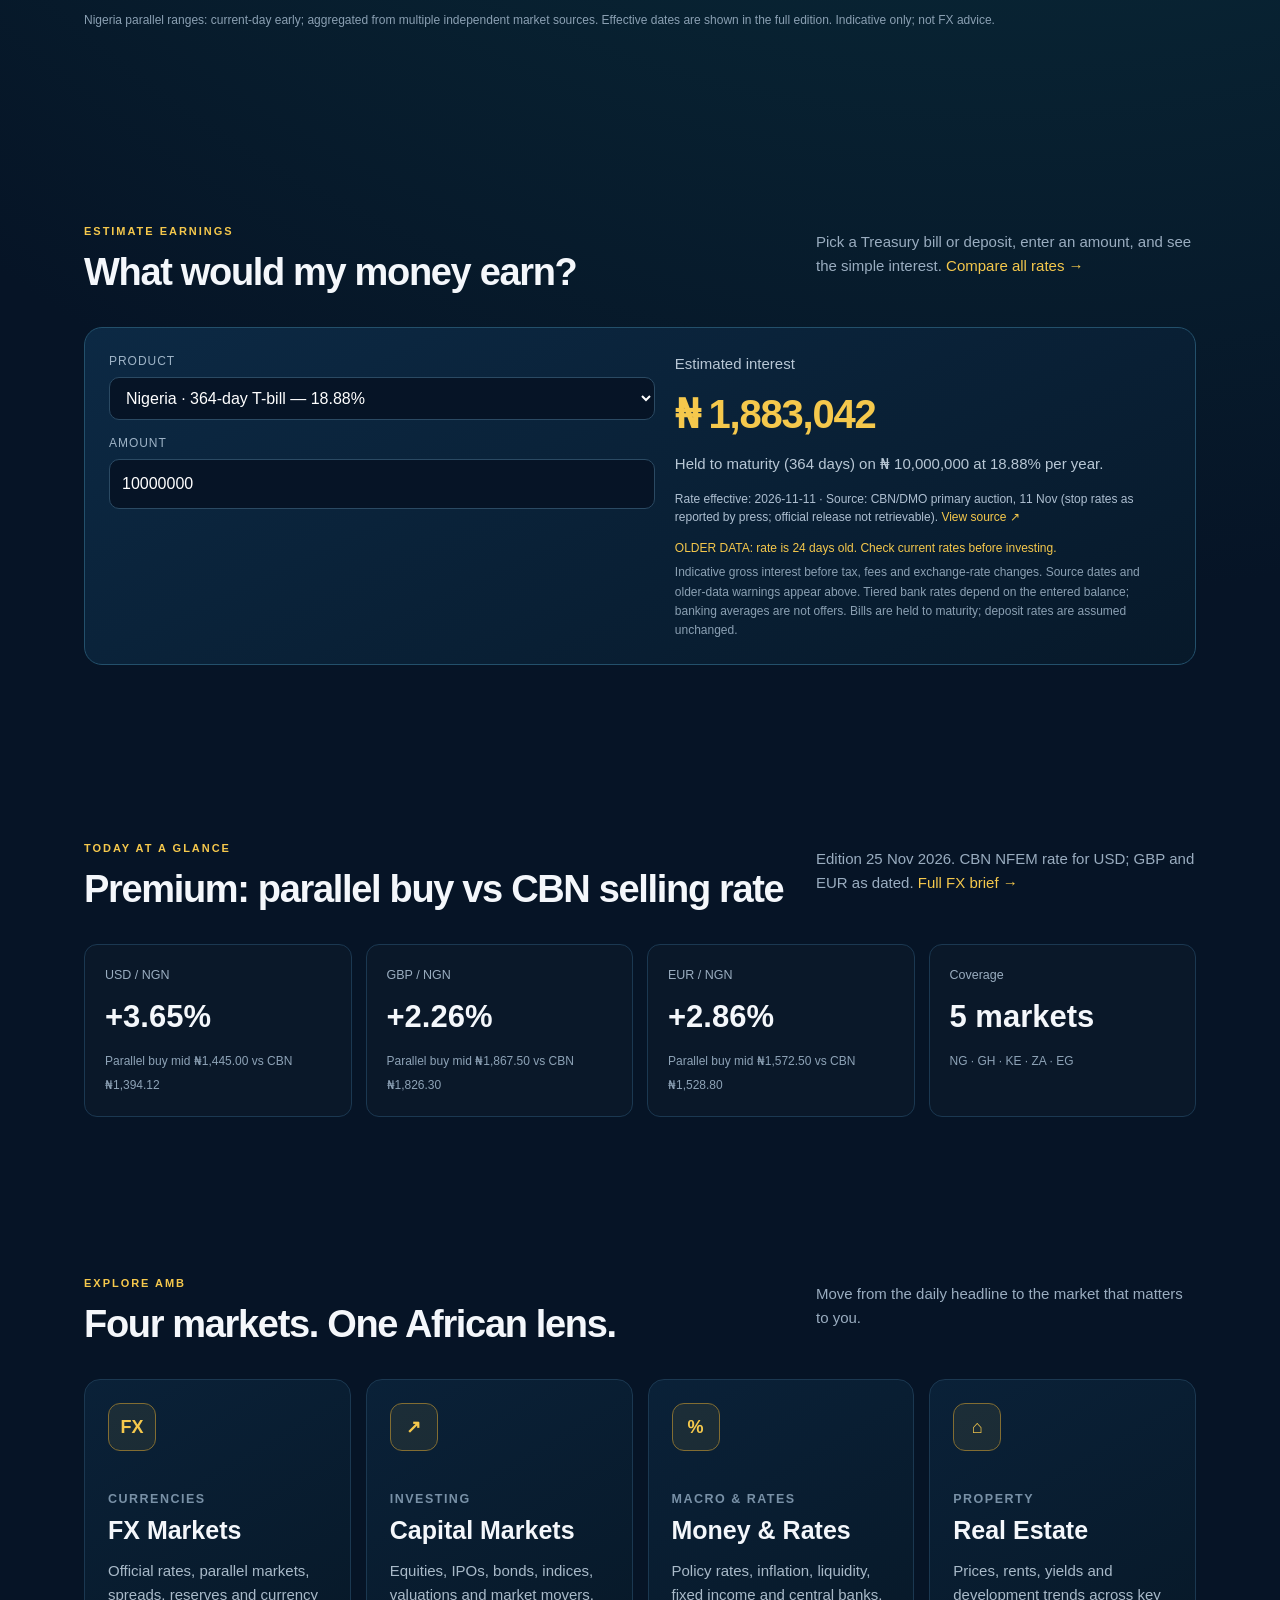
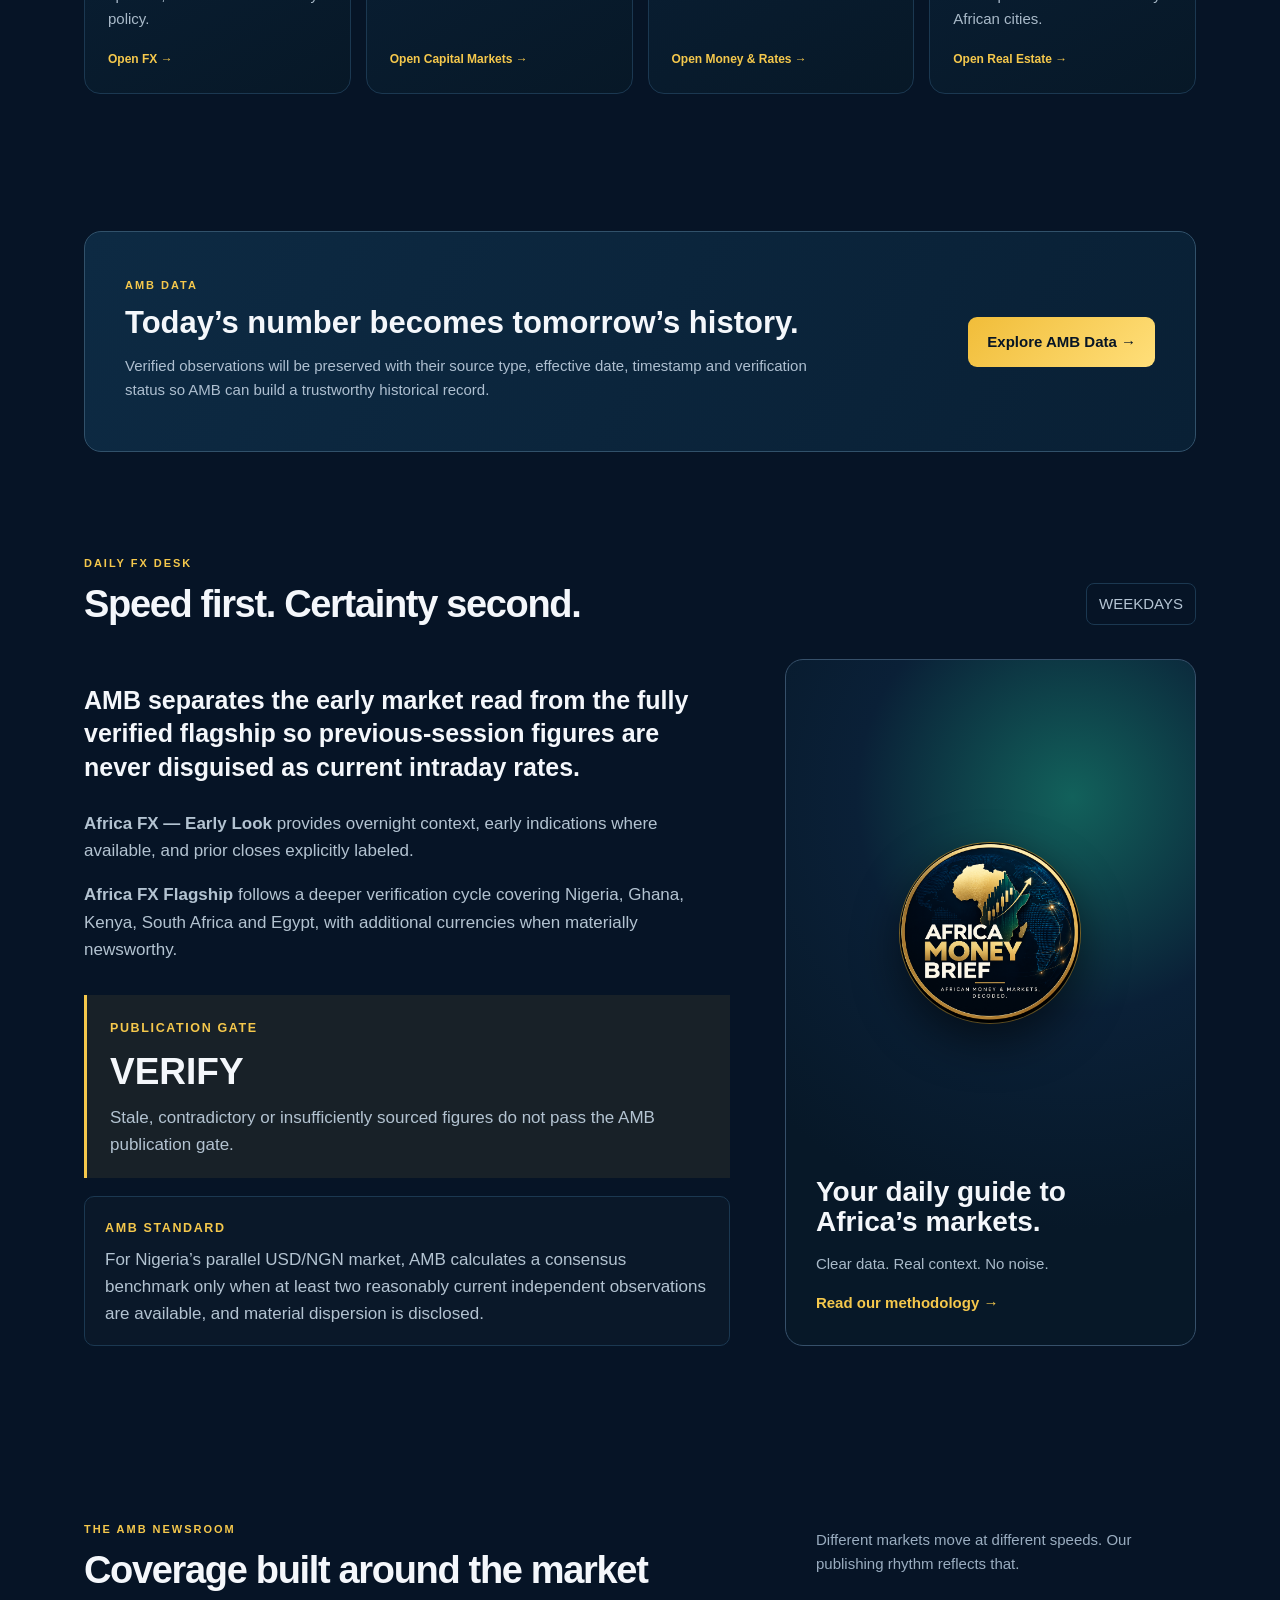
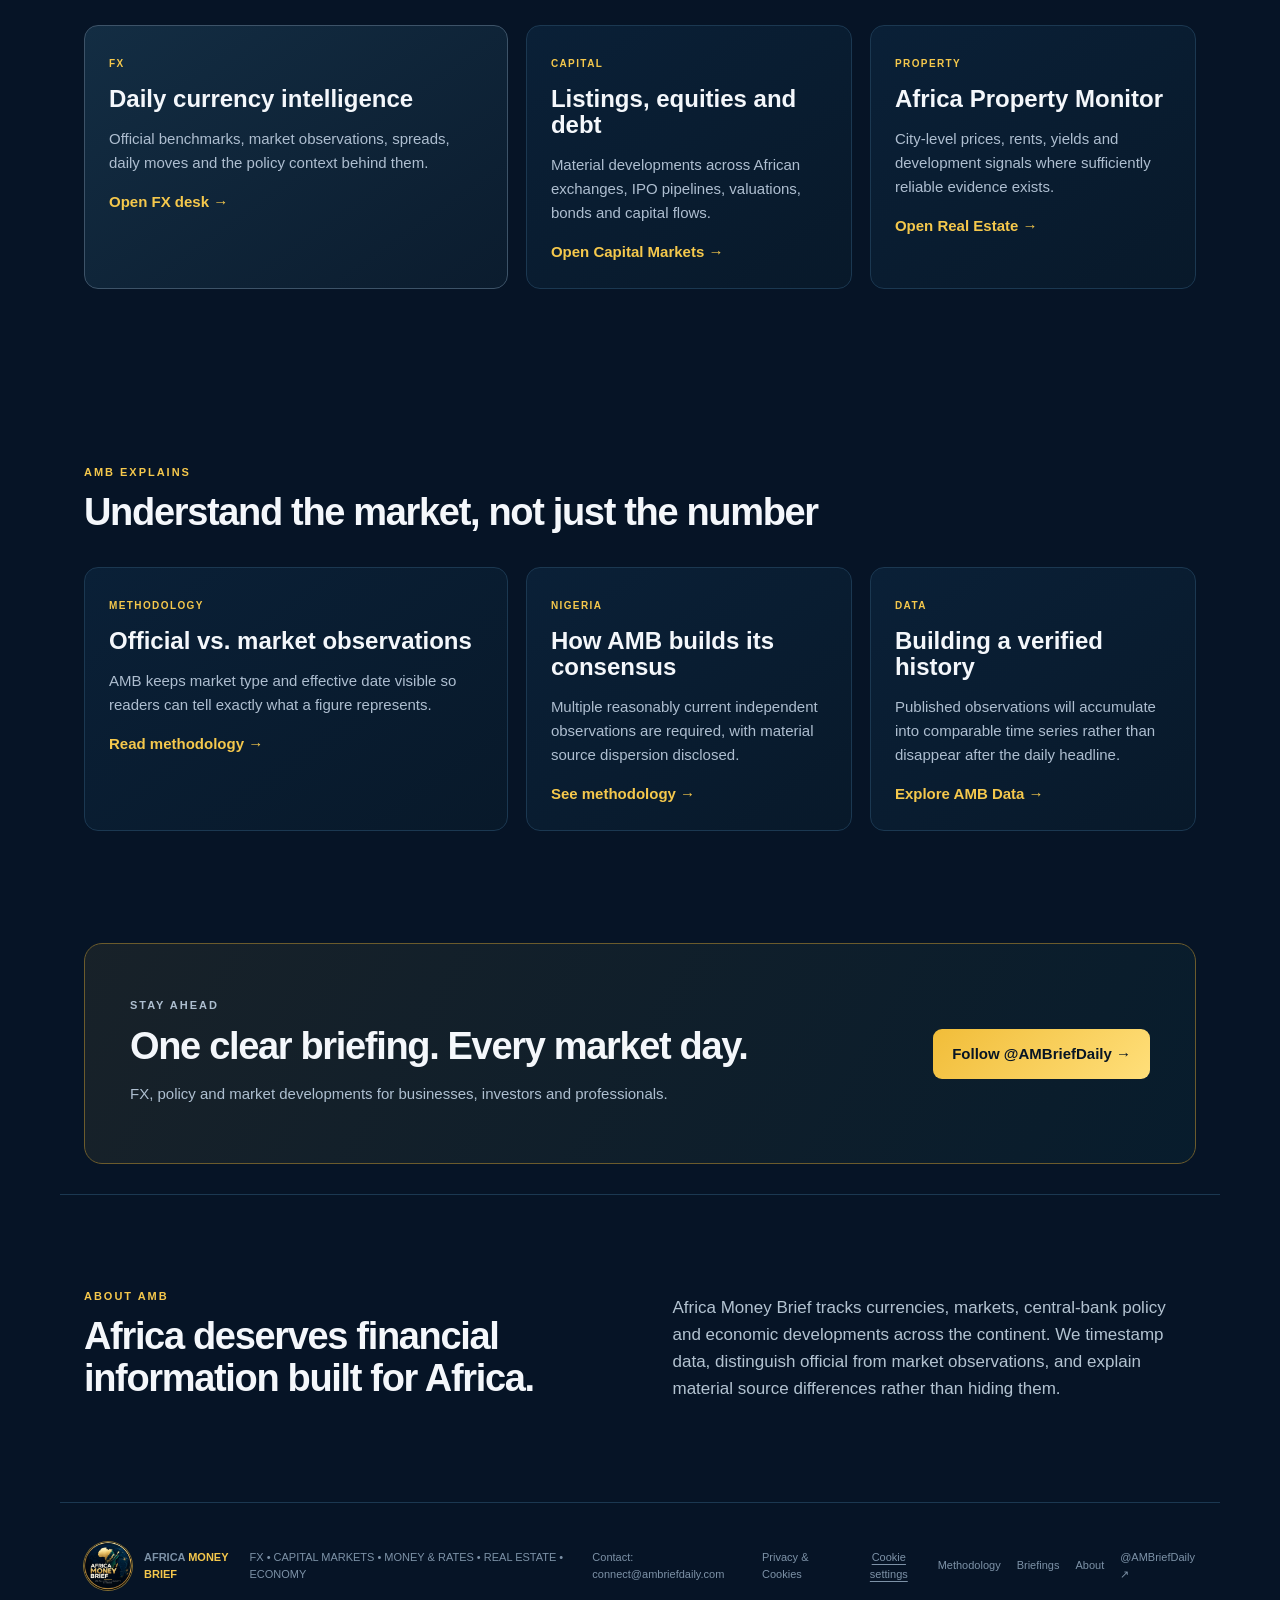
==== commit 5999790f: "Publish validated FX Early Look for 2026-11-26 Validated the sole prepared candidate, refreshed SARB" ====
--- a/index.html
+++ b/index.html
@@ -8,7 +8,7 @@
 <section class="hero"><div><p class="eyebrow">AFRICA’S MARKETS, MADE CLEAR</p><h1>Know the rates.<br><i>Understand the move.</i></h1><p class="lead">African FX benchmarks, central-bank signals and market context — concise enough for your morning, rigorous enough for your decisions.</p><div class="actions"><a class="btn" href="fx.html">Today’s FX brief →</a><a class="ghost" href="https://x.com/AMBriefDaily">Follow on X</a></div><div class="trust">✓ Source-aware &nbsp;&nbsp; ✓ Time-stamped &nbsp;&nbsp; ✓ Official vs. market clearly labeled</div></div>
 <!--AMB:board--><div class="board"><div class="boardtop"><span>NIGERIA · PARALLEL BUY MIDPOINT</span><span class="live">EDITION 25 NOV</span></div><div id="mini"><div class="r"><div>USD/NGN<small>CBN NFEM ₦1,394.12 · 24 Nov</small></div><strong>₦1,445.00 <span class="prem" style="color:#64e2a6;font-size:14px">+3.65%</span></strong></div><div class="r"><div>GBP/NGN<small>CBN published ₦1,826.30 · 24 Nov</small></div><strong>₦1,867.50 <span class="prem" style="color:#64e2a6;font-size:14px">+2.26%</span></strong></div><div class="r"><div>EUR/NGN<small>CBN published ₦1,528.80 · 24 Nov</small></div><strong>₦1,572.50 <span class="prem" style="color:#64e2a6;font-size:14px">+2.86%</span></strong></div></div><p id="verified">Premium = parallel buying midpoint ÷ CBN selling rate − 1. Edition 25 Nov. Indicative only.</p></div><!--/AMB:board--></section>
 
-<!--AMB:early-home--><div class="v2"><section class="section"><div class="heading"><div><p class="eyebrow">TODAY'S FX EARLY LOOK · 26 NOV 2026</p><h2>Previous close and latest benchmarks</h2></div><p>Pre-market reference; not live opening quotes. <a href="fx.html#early-look-2026-11-26" style="color:var(--gold)">Full Early Look →</a></p></div><div class="dashgrid"><div class="metric"><small>USD / NGN · 25 Nov</small><strong>+3.79%</strong><span>CBN ₦1,392.25 · Buy ₦1,440.0–₦1,450.0 · Sell ₦1,455.0–₦1,460.0</span></div><div class="metric"><small>GBP / NGN · 25 Nov</small><strong>+2.56%</strong><span>CBN ₦1,820.92 · Buy ₦1,860.0–₦1,875.0 · Sell ₦1,895.0–₦1,900.0</span></div><div class="metric"><small>EUR / NGN · 25 Nov</small><strong>+3.15%</strong><span>CBN ₦1,524.51 · Buy ₦1,570.0–₦1,575.0 · Sell ₦1,600.0–₦1,620.0</span></div><div class="metric"><small>AFRICA CROSS-MARKETS</small><strong>4 markets</strong><span>GH 25 Nov · KE 25 Nov · ZA 24 Nov · EG 24 Nov</span></div></div><p class="fine">Nigeria parallel ranges: previous close / early; aggregated from multiple independent market sources. Effective dates are shown in the full edition. Indicative only; not FX advice.</p></section></div><!--/AMB:early-home--><div class="mr"><section class="section" id="calc"><div class="heading"><div><p class="eyebrow">ESTIMATE EARNINGS</p><h2>What would my money earn?</h2></div><p>Pick a Treasury bill or deposit, enter an amount, and see the simple interest. <a href="money-rates.html" style="color:var(--gold)">Compare all rates →</a></p></div><div class="calc" id="amb-calc"><div><div class="f"><label for="cp">PRODUCT</label><select id="cp"></select></div><div class="f"><label for="ca">AMOUNT</label><input id="ca" type="number" inputmode="decimal" min="0" step="1000" value="10000000"></div><div class="f" id="cmw"><label for="cm">MONTHS HELD</label><input id="cm" type="number" min="1" max="12" step="1" value="12"></div></div>
+<!--AMB:early-home--><div class="v2"><section class="section"><div class="heading"><div><p class="eyebrow">TODAY'S FX EARLY LOOK · 26 NOV 2026</p><h2>Current-day early observations and latest benchmarks</h2></div><p>Pre-market reference; not live opening quotes. <a href="fx.html#early-look-2026-11-26" style="color:var(--gold)">Full Early Look →</a></p></div><div class="dashgrid"><div class="metric"><small>USD / NGN · 25 Nov</small><strong>+3.79%</strong><span>CBN ₦1,392.25 · Buy ₦1,440.0–₦1,450.0 · Sell ₦1,455.0–₦1,460.0</span></div><div class="metric"><small>GBP / NGN · 25 Nov</small><strong>+2.56%</strong><span>CBN ₦1,820.92 · Buy ₦1,860.0–₦1,875.0 · Sell ₦1,895.0–₦1,900.0</span></div><div class="metric"><small>EUR / NGN · 25 Nov</small><strong>+3.15%</strong><span>CBN ₦1,524.51 · Buy ₦1,570.0–₦1,575.0 · Sell ₦1,600.0–₦1,620.0</span></div><div class="metric"><small>AFRICA CROSS-MARKETS</small><strong>4 markets</strong><span>GH 25 Nov · KE 25 Nov · ZA 25 Nov · EG 25 Nov</span></div></div><p class="fine">Nigeria parallel ranges: current-day early; aggregated from multiple independent market sources. Effective dates are shown in the full edition. Indicative only; not FX advice.</p></section></div><!--/AMB:early-home--><div class="mr"><section class="section" id="calc"><div class="heading"><div><p class="eyebrow">ESTIMATE EARNINGS</p><h2>What would my money earn?</h2></div><p>Pick a Treasury bill or deposit, enter an amount, and see the simple interest. <a href="money-rates.html" style="color:var(--gold)">Compare all rates →</a></p></div><div class="calc" id="amb-calc"><div><div class="f"><label for="cp">PRODUCT</label><select id="cp"></select></div><div class="f"><label for="ca">AMOUNT</label><input id="ca" type="number" inputmode="decimal" min="0" step="1000" value="10000000"></div><div class="f" id="cmw"><label for="cm">MONTHS HELD</label><input id="cm" type="number" min="1" max="12" step="1" value="12"></div></div>
 <div class="res"><span id="cl">Estimated interest</span><strong id="ci">—</strong><span id="cs">Loading rates…</span><span style="font-size:12px;color:#8ba0b3">Indicative gross interest before tax, fees and exchange-rate changes. Source dates and older-data warnings appear above. Tiered bank rates depend on the entered balance; banking averages are not offers. Bills are held to maturity; deposit rates are assumed unchanged.</span></div></div>
 <script src="assets/calc.js?v=20261009-tiers"></script></section></div><!--AMB:glance--><div class="v2"><section class="section"><div class="heading"><div><p class="eyebrow">TODAY AT A GLANCE</p><h2>Premium: parallel buy vs CBN selling rate</h2></div><p>Edition 25 Nov 2026. CBN NFEM rate for USD; GBP and EUR as dated. <a href="fx.html" style="color:var(--gold)">Full FX brief →</a></p></div><div class="dashgrid"><div class="metric"><small>USD / NGN</small><strong>+3.65%</strong><span>Parallel buy mid ₦1,445.00 vs CBN ₦1,394.12</span></div><div class="metric"><small>GBP / NGN</small><strong>+2.26%</strong><span>Parallel buy mid ₦1,867.50 vs CBN ₦1,826.30</span></div><div class="metric"><small>EUR / NGN</small><strong>+2.86%</strong><span>Parallel buy mid ₦1,572.50 vs CBN ₦1,528.80</span></div><div class="metric"><small>Coverage</small><strong>5 markets</strong><span>NG · GH · KE · ZA · EG</span></div></div></section></div><!--/AMB:glance--><section class="section market-portals"><div class="heading"><div><p class="eyebrow">EXPLORE AMB</p><h2>Four markets. One African lens.</h2></div><p>Move from the daily headline to the market that matters to you.</p></div><div class="portalgrid">
 <a class="portal fxp" href="fx.html"><span class="portal-icon">FX</span><small>CURRENCIES</small><h3>FX Markets</h3><p>Official rates, parallel markets, spreads, reserves and currency policy.</p><b>Open FX →</b></a>
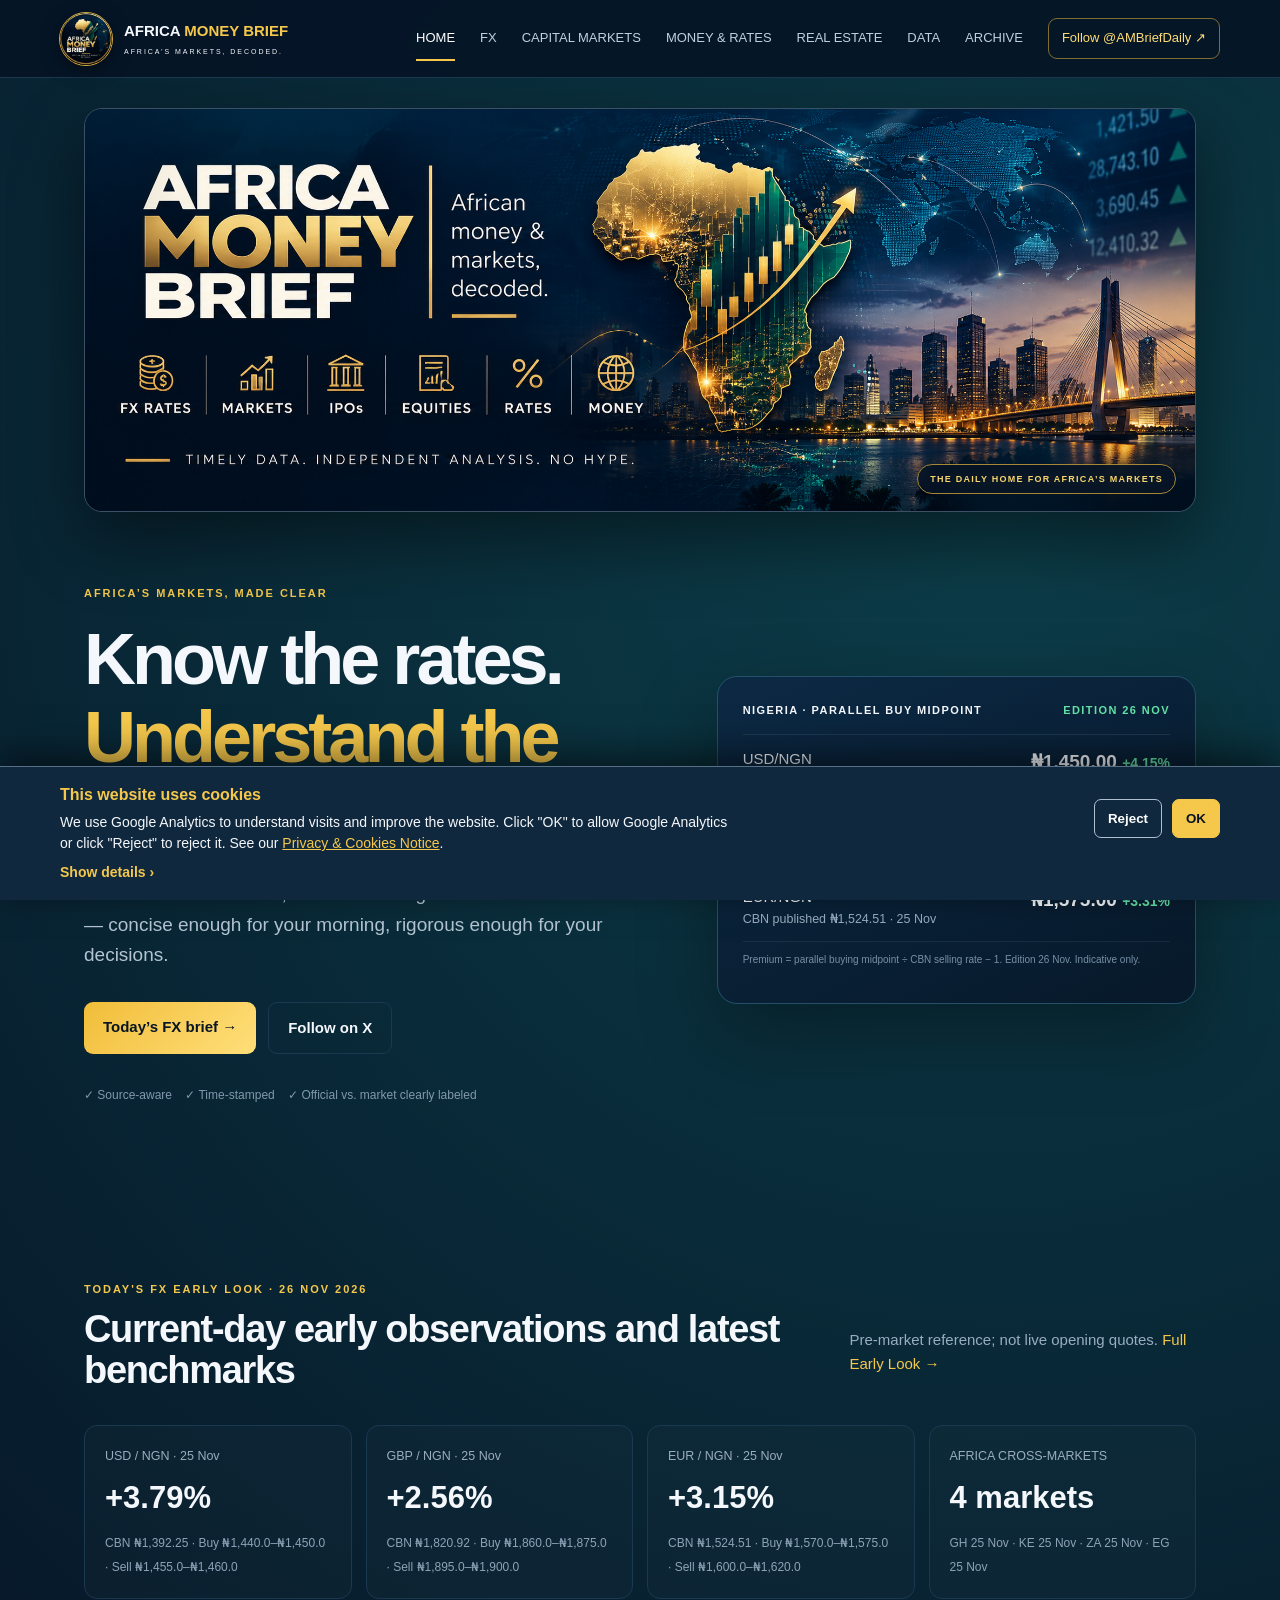
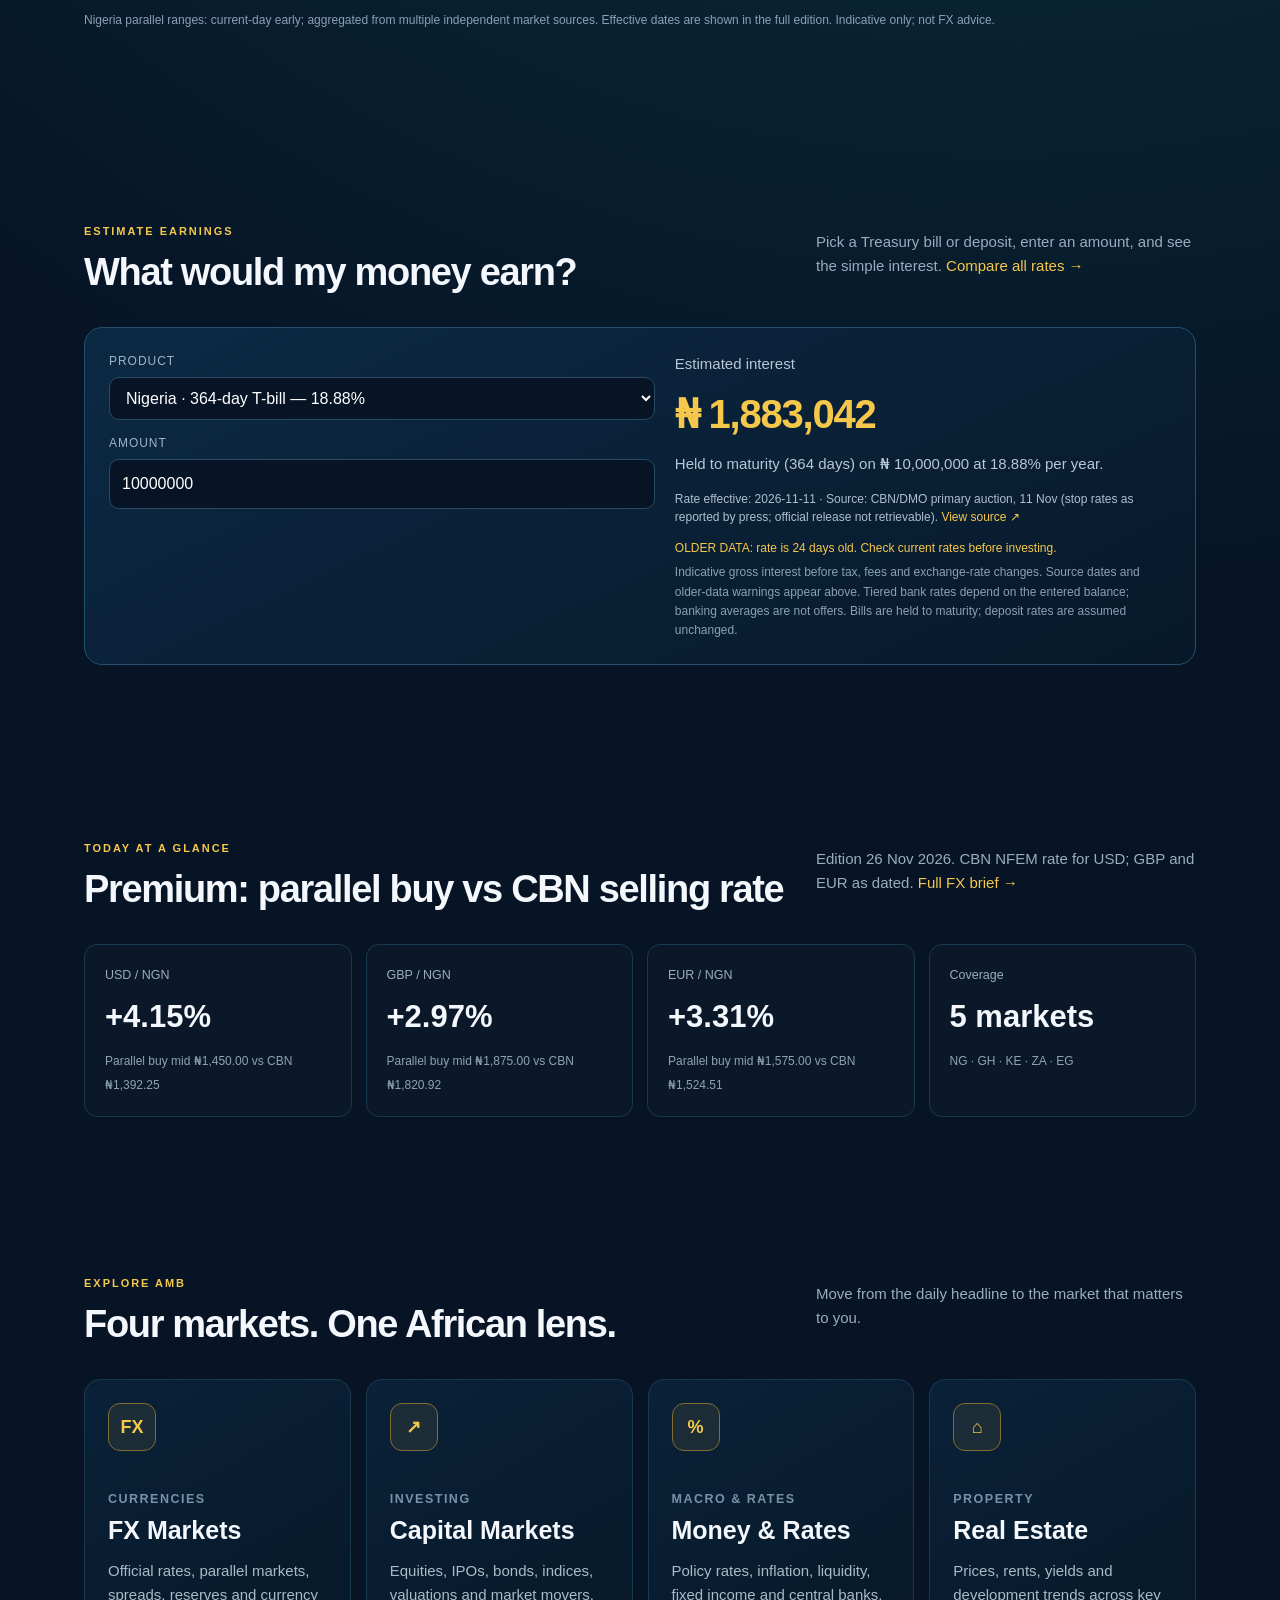
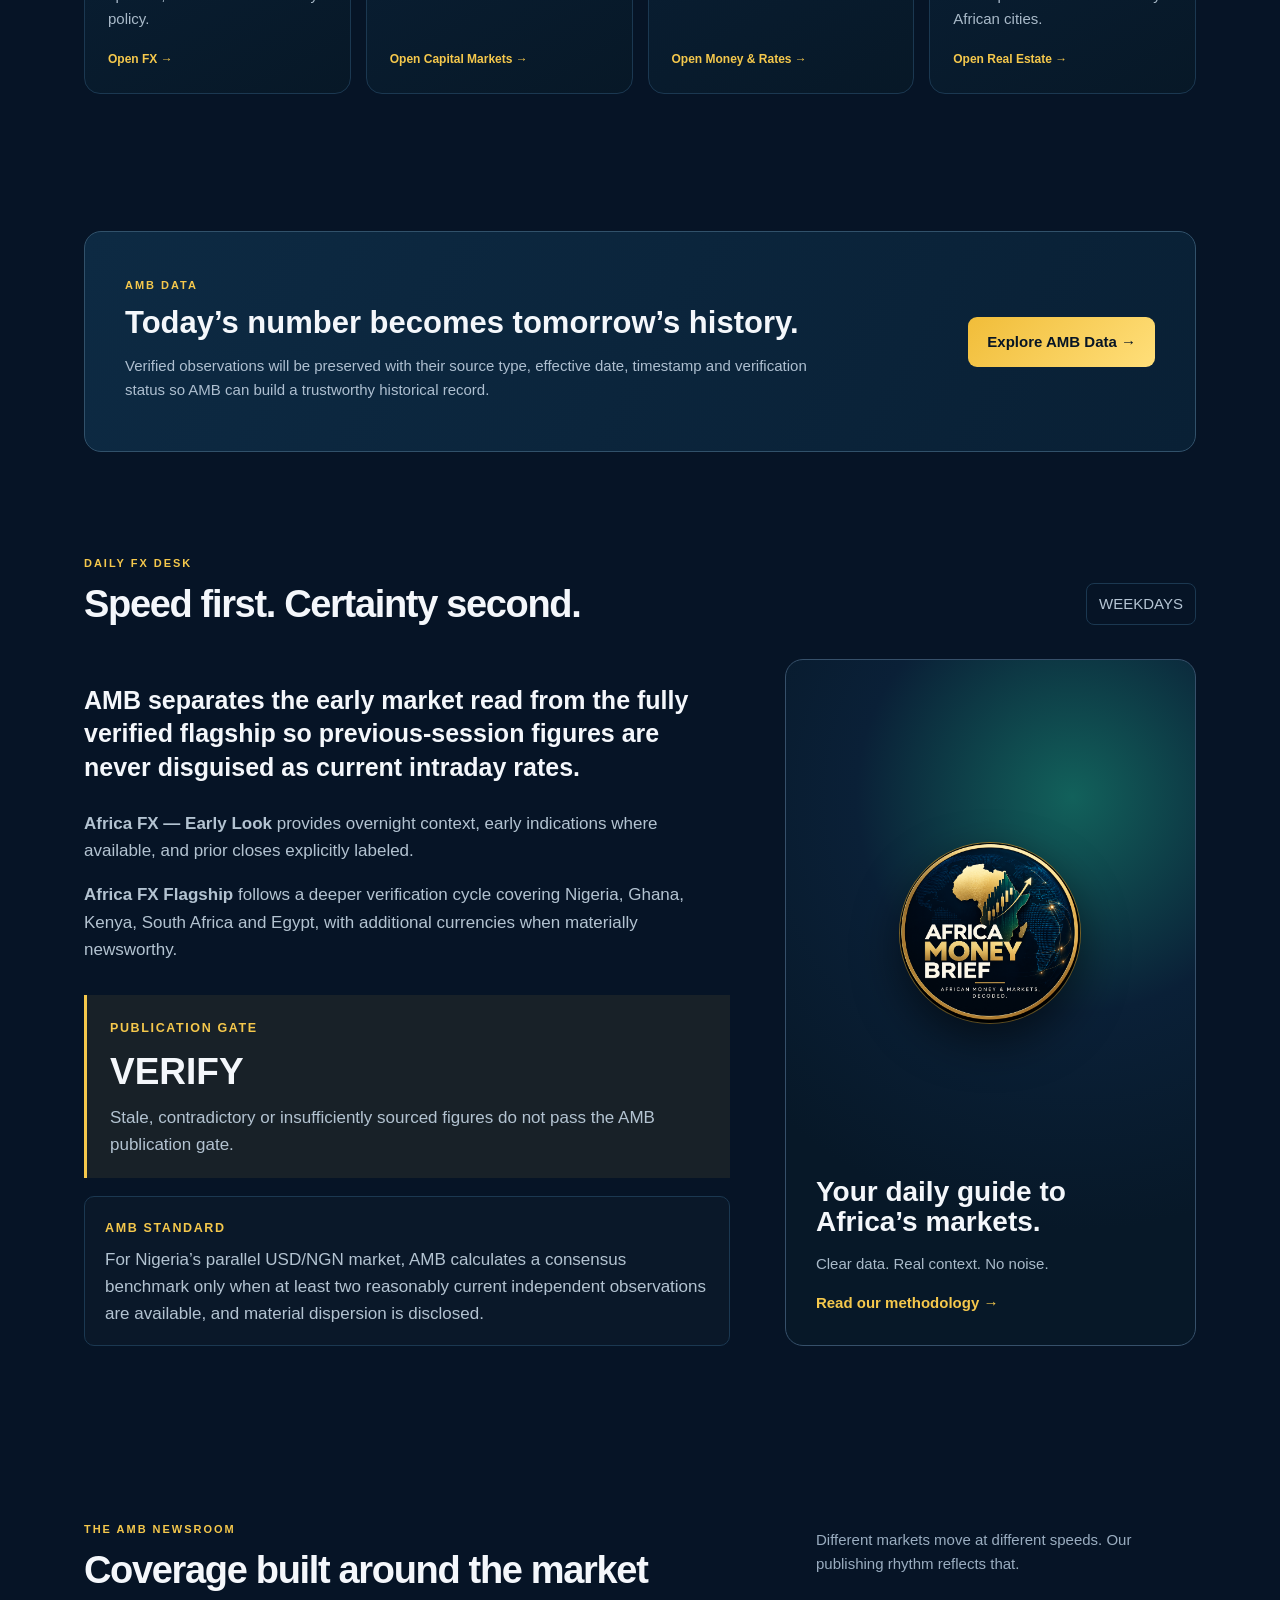
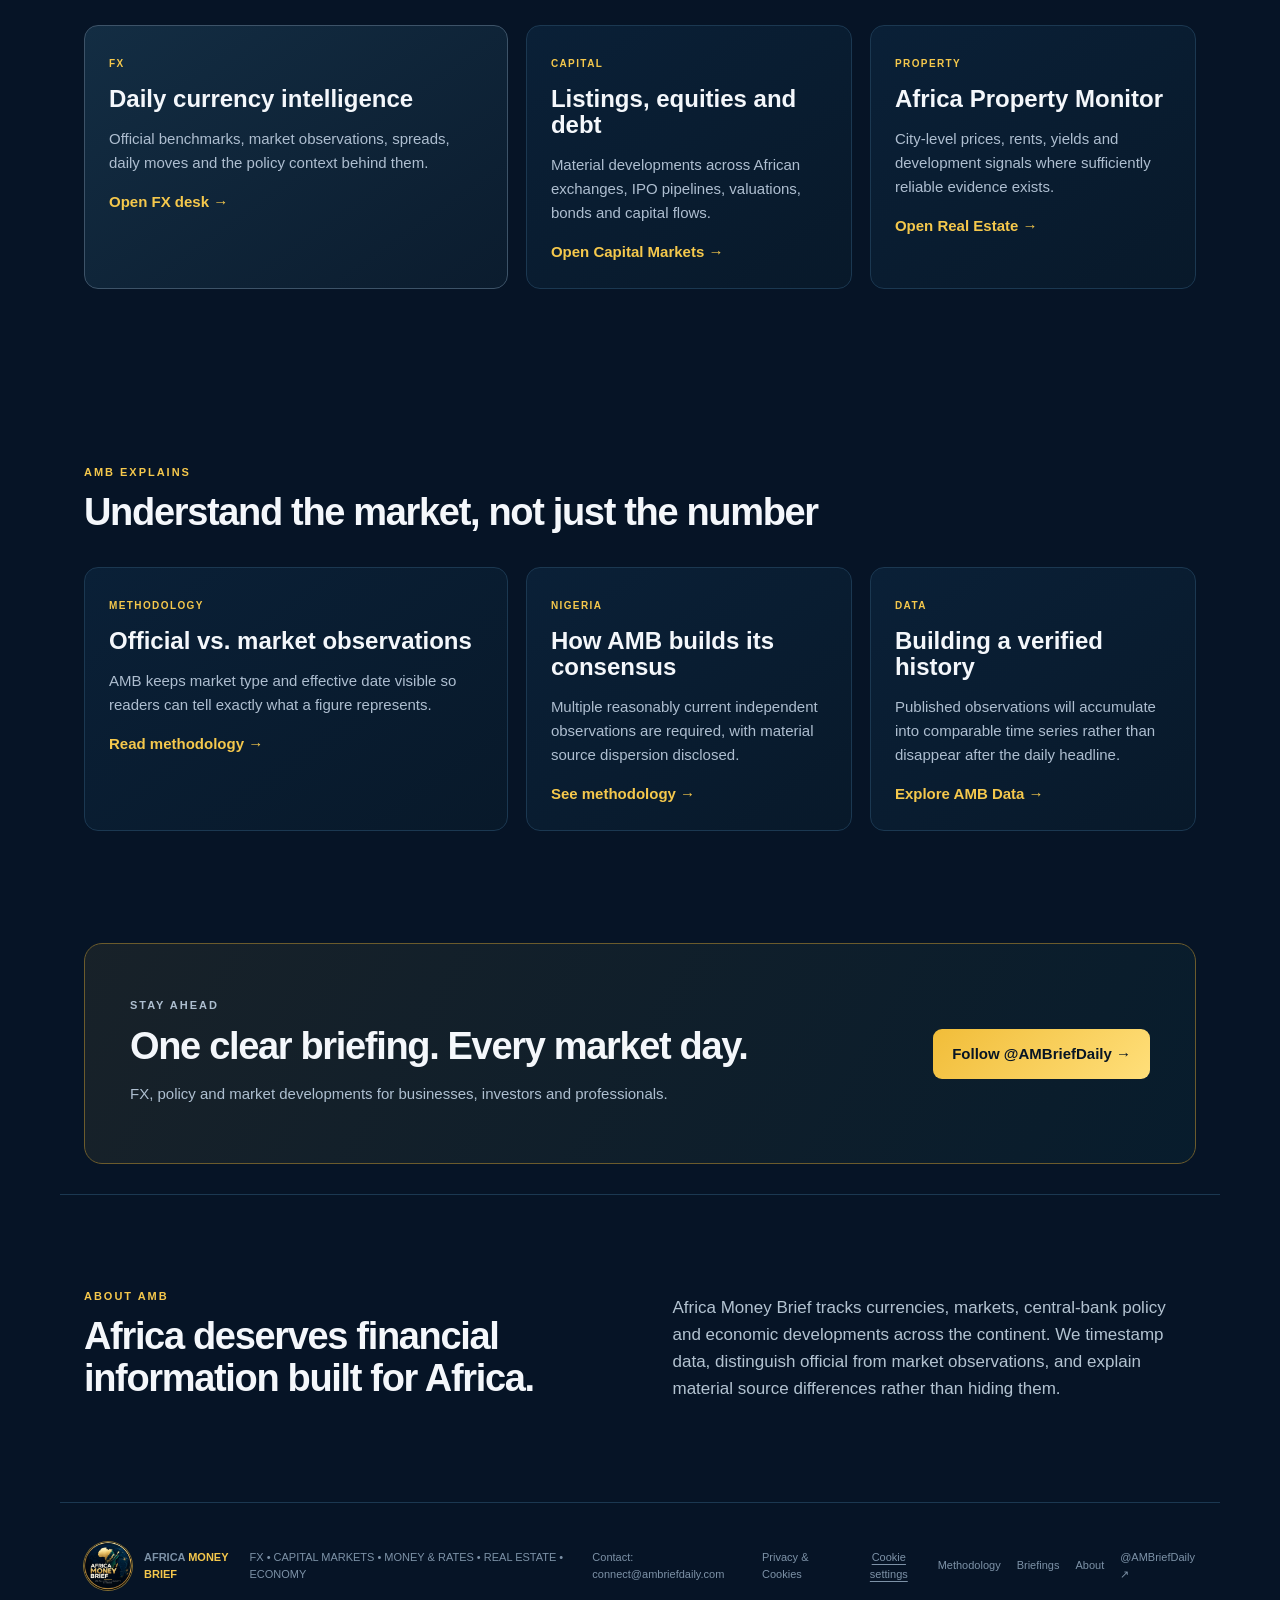
==== commit 727f66ee: "PREPARED Flagship 2026-11-26 Status: PREPARED — NOT PUBLISHED (partial: BLOCKED_SOURCE)  Co-Authored" ====
--- a/index.html
+++ b/index.html
@@ -6,11 +6,11 @@
 <header><a class="logo brand-logo" href="index.html"><img src="assets/africa-money-brief-logo.png" alt="Africa Money Brief logo"><span>AFRICA <em>MONEY BRIEF</em><small>AFRICA’S MARKETS, DECODED.</small></span></a><nav><a class="active" href="index.html">HOME</a><a class="" href="fx.html">FX</a><a class="" href="capital-markets.html">CAPITAL MARKETS</a><a class="" href="money-rates.html">MONEY &amp; RATES</a><a class="" href="real-estate.html">REAL ESTATE</a><a class="" href="data.html">DATA</a><a class="" href="archive.html">ARCHIVE</a><a class="x" href="https://x.com/AMBriefDaily">Follow @AMBriefDaily ↗</a></nav></header>
 <main><section class="brand-cover" aria-label="Africa Money Brief brand cover"><img src="assets/africa-money-brief-cover.png" alt="Africa Money Brief — African money and markets, decoded."><div class="cover-overlay"><span>THE DAILY HOME FOR AFRICA’S MARKETS</span></div></section>
 <section class="hero"><div><p class="eyebrow">AFRICA’S MARKETS, MADE CLEAR</p><h1>Know the rates.<br><i>Understand the move.</i></h1><p class="lead">African FX benchmarks, central-bank signals and market context — concise enough for your morning, rigorous enough for your decisions.</p><div class="actions"><a class="btn" href="fx.html">Today’s FX brief →</a><a class="ghost" href="https://x.com/AMBriefDaily">Follow on X</a></div><div class="trust">✓ Source-aware &nbsp;&nbsp; ✓ Time-stamped &nbsp;&nbsp; ✓ Official vs. market clearly labeled</div></div>
-<!--AMB:board--><div class="board"><div class="boardtop"><span>NIGERIA · PARALLEL BUY MIDPOINT</span><span class="live">EDITION 25 NOV</span></div><div id="mini"><div class="r"><div>USD/NGN<small>CBN NFEM ₦1,394.12 · 24 Nov</small></div><strong>₦1,445.00 <span class="prem" style="color:#64e2a6;font-size:14px">+3.65%</span></strong></div><div class="r"><div>GBP/NGN<small>CBN published ₦1,826.30 · 24 Nov</small></div><strong>₦1,867.50 <span class="prem" style="color:#64e2a6;font-size:14px">+2.26%</span></strong></div><div class="r"><div>EUR/NGN<small>CBN published ₦1,528.80 · 24 Nov</small></div><strong>₦1,572.50 <span class="prem" style="color:#64e2a6;font-size:14px">+2.86%</span></strong></div></div><p id="verified">Premium = parallel buying midpoint ÷ CBN selling rate − 1. Edition 25 Nov. Indicative only.</p></div><!--/AMB:board--></section>
+<!--AMB:board--><div class="board"><div class="boardtop"><span>NIGERIA · PARALLEL BUY MIDPOINT</span><span class="live">EDITION 26 NOV</span></div><div id="mini"><div class="r"><div>USD/NGN<small>CBN NFEM ₦1,392.25 · 25 Nov</small></div><strong>₦1,450.00 <span class="prem" style="color:#64e2a6;font-size:14px">+4.15%</span></strong></div><div class="r"><div>GBP/NGN<small>CBN published ₦1,820.92 · 25 Nov</small></div><strong>₦1,875.00 <span class="prem" style="color:#64e2a6;font-size:14px">+2.97%</span></strong></div><div class="r"><div>EUR/NGN<small>CBN published ₦1,524.51 · 25 Nov</small></div><strong>₦1,575.00 <span class="prem" style="color:#64e2a6;font-size:14px">+3.31%</span></strong></div></div><p id="verified">Premium = parallel buying midpoint ÷ CBN selling rate − 1. Edition 26 Nov. Indicative only.</p></div><!--/AMB:board--></section>
 
 <!--AMB:early-home--><div class="v2"><section class="section"><div class="heading"><div><p class="eyebrow">TODAY'S FX EARLY LOOK · 26 NOV 2026</p><h2>Current-day early observations and latest benchmarks</h2></div><p>Pre-market reference; not live opening quotes. <a href="fx.html#early-look-2026-11-26" style="color:var(--gold)">Full Early Look →</a></p></div><div class="dashgrid"><div class="metric"><small>USD / NGN · 25 Nov</small><strong>+3.79%</strong><span>CBN ₦1,392.25 · Buy ₦1,440.0–₦1,450.0 · Sell ₦1,455.0–₦1,460.0</span></div><div class="metric"><small>GBP / NGN · 25 Nov</small><strong>+2.56%</strong><span>CBN ₦1,820.92 · Buy ₦1,860.0–₦1,875.0 · Sell ₦1,895.0–₦1,900.0</span></div><div class="metric"><small>EUR / NGN · 25 Nov</small><strong>+3.15%</strong><span>CBN ₦1,524.51 · Buy ₦1,570.0–₦1,575.0 · Sell ₦1,600.0–₦1,620.0</span></div><div class="metric"><small>AFRICA CROSS-MARKETS</small><strong>4 markets</strong><span>GH 25 Nov · KE 25 Nov · ZA 25 Nov · EG 25 Nov</span></div></div><p class="fine">Nigeria parallel ranges: current-day early; aggregated from multiple independent market sources. Effective dates are shown in the full edition. Indicative only; not FX advice.</p></section></div><!--/AMB:early-home--><div class="mr"><section class="section" id="calc"><div class="heading"><div><p class="eyebrow">ESTIMATE EARNINGS</p><h2>What would my money earn?</h2></div><p>Pick a Treasury bill or deposit, enter an amount, and see the simple interest. <a href="money-rates.html" style="color:var(--gold)">Compare all rates →</a></p></div><div class="calc" id="amb-calc"><div><div class="f"><label for="cp">PRODUCT</label><select id="cp"></select></div><div class="f"><label for="ca">AMOUNT</label><input id="ca" type="number" inputmode="decimal" min="0" step="1000" value="10000000"></div><div class="f" id="cmw"><label for="cm">MONTHS HELD</label><input id="cm" type="number" min="1" max="12" step="1" value="12"></div></div>
 <div class="res"><span id="cl">Estimated interest</span><strong id="ci">—</strong><span id="cs">Loading rates…</span><span style="font-size:12px;color:#8ba0b3">Indicative gross interest before tax, fees and exchange-rate changes. Source dates and older-data warnings appear above. Tiered bank rates depend on the entered balance; banking averages are not offers. Bills are held to maturity; deposit rates are assumed unchanged.</span></div></div>
-<script src="assets/calc.js?v=20261009-tiers"></script></section></div><!--AMB:glance--><div class="v2"><section class="section"><div class="heading"><div><p class="eyebrow">TODAY AT A GLANCE</p><h2>Premium: parallel buy vs CBN selling rate</h2></div><p>Edition 25 Nov 2026. CBN NFEM rate for USD; GBP and EUR as dated. <a href="fx.html" style="color:var(--gold)">Full FX brief →</a></p></div><div class="dashgrid"><div class="metric"><small>USD / NGN</small><strong>+3.65%</strong><span>Parallel buy mid ₦1,445.00 vs CBN ₦1,394.12</span></div><div class="metric"><small>GBP / NGN</small><strong>+2.26%</strong><span>Parallel buy mid ₦1,867.50 vs CBN ₦1,826.30</span></div><div class="metric"><small>EUR / NGN</small><strong>+2.86%</strong><span>Parallel buy mid ₦1,572.50 vs CBN ₦1,528.80</span></div><div class="metric"><small>Coverage</small><strong>5 markets</strong><span>NG · GH · KE · ZA · EG</span></div></div></section></div><!--/AMB:glance--><section class="section market-portals"><div class="heading"><div><p class="eyebrow">EXPLORE AMB</p><h2>Four markets. One African lens.</h2></div><p>Move from the daily headline to the market that matters to you.</p></div><div class="portalgrid">
+<script src="assets/calc.js?v=20261009-tiers"></script></section></div><!--AMB:glance--><div class="v2"><section class="section"><div class="heading"><div><p class="eyebrow">TODAY AT A GLANCE</p><h2>Premium: parallel buy vs CBN selling rate</h2></div><p>Edition 26 Nov 2026. CBN NFEM rate for USD; GBP and EUR as dated. <a href="fx.html" style="color:var(--gold)">Full FX brief →</a></p></div><div class="dashgrid"><div class="metric"><small>USD / NGN</small><strong>+4.15%</strong><span>Parallel buy mid ₦1,450.00 vs CBN ₦1,392.25</span></div><div class="metric"><small>GBP / NGN</small><strong>+2.97%</strong><span>Parallel buy mid ₦1,875.00 vs CBN ₦1,820.92</span></div><div class="metric"><small>EUR / NGN</small><strong>+3.31%</strong><span>Parallel buy mid ₦1,575.00 vs CBN ₦1,524.51</span></div><div class="metric"><small>Coverage</small><strong>5 markets</strong><span>NG · GH · KE · ZA · EG</span></div></div></section></div><!--/AMB:glance--><section class="section market-portals"><div class="heading"><div><p class="eyebrow">EXPLORE AMB</p><h2>Four markets. One African lens.</h2></div><p>Move from the daily headline to the market that matters to you.</p></div><div class="portalgrid">
 <a class="portal fxp" href="fx.html"><span class="portal-icon">FX</span><small>CURRENCIES</small><h3>FX Markets</h3><p>Official rates, parallel markets, spreads, reserves and currency policy.</p><b>Open FX →</b></a>
 <a class="portal capp" href="capital-markets.html"><span class="portal-icon">↗</span><small>INVESTING</small><h3>Capital Markets</h3><p>Equities, IPOs, bonds, indices, valuations and market movers.</p><b>Open Capital Markets →</b></a>
 <a class="portal moneyp" href="money-rates.html"><span class="portal-icon">%</span><small>MACRO & RATES</small><h3>Money & Rates</h3><p>Policy rates, inflation, liquidity, fixed income and central banks.</p><b>Open Money & Rates →</b></a>
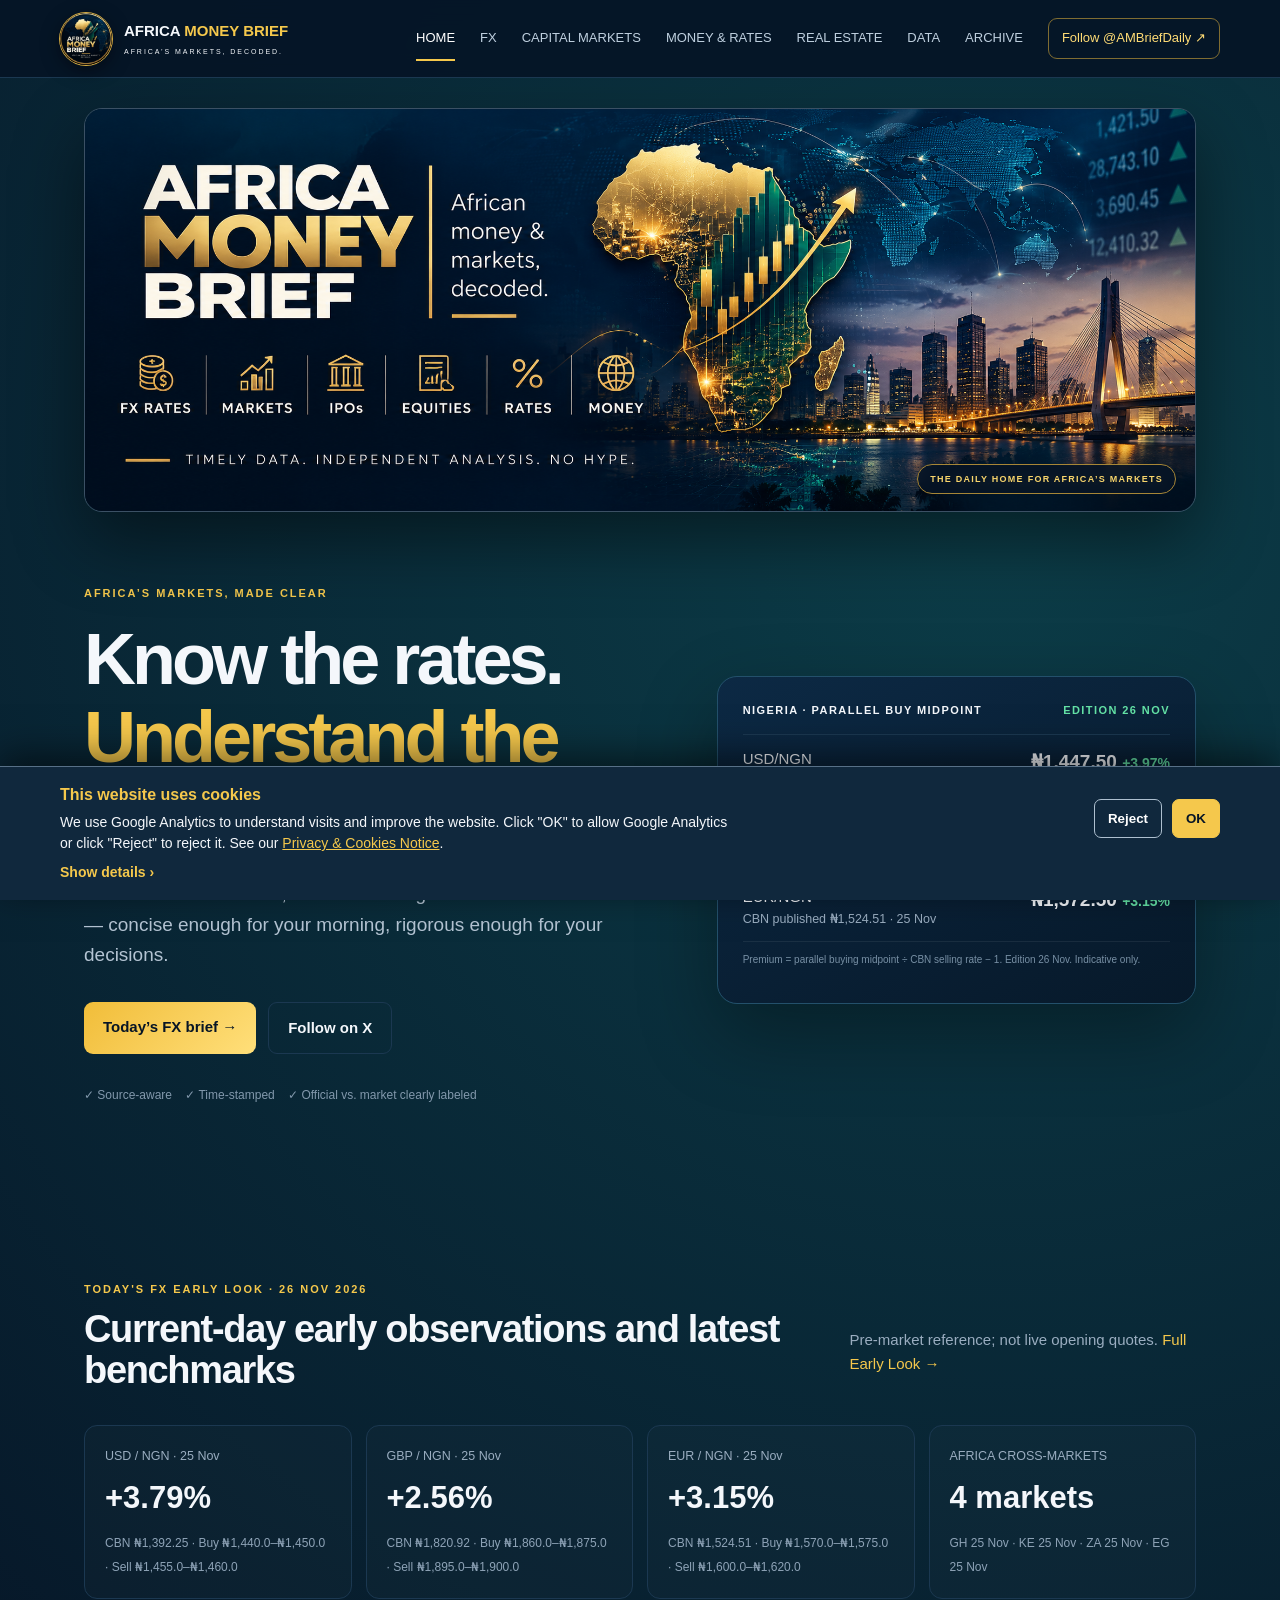
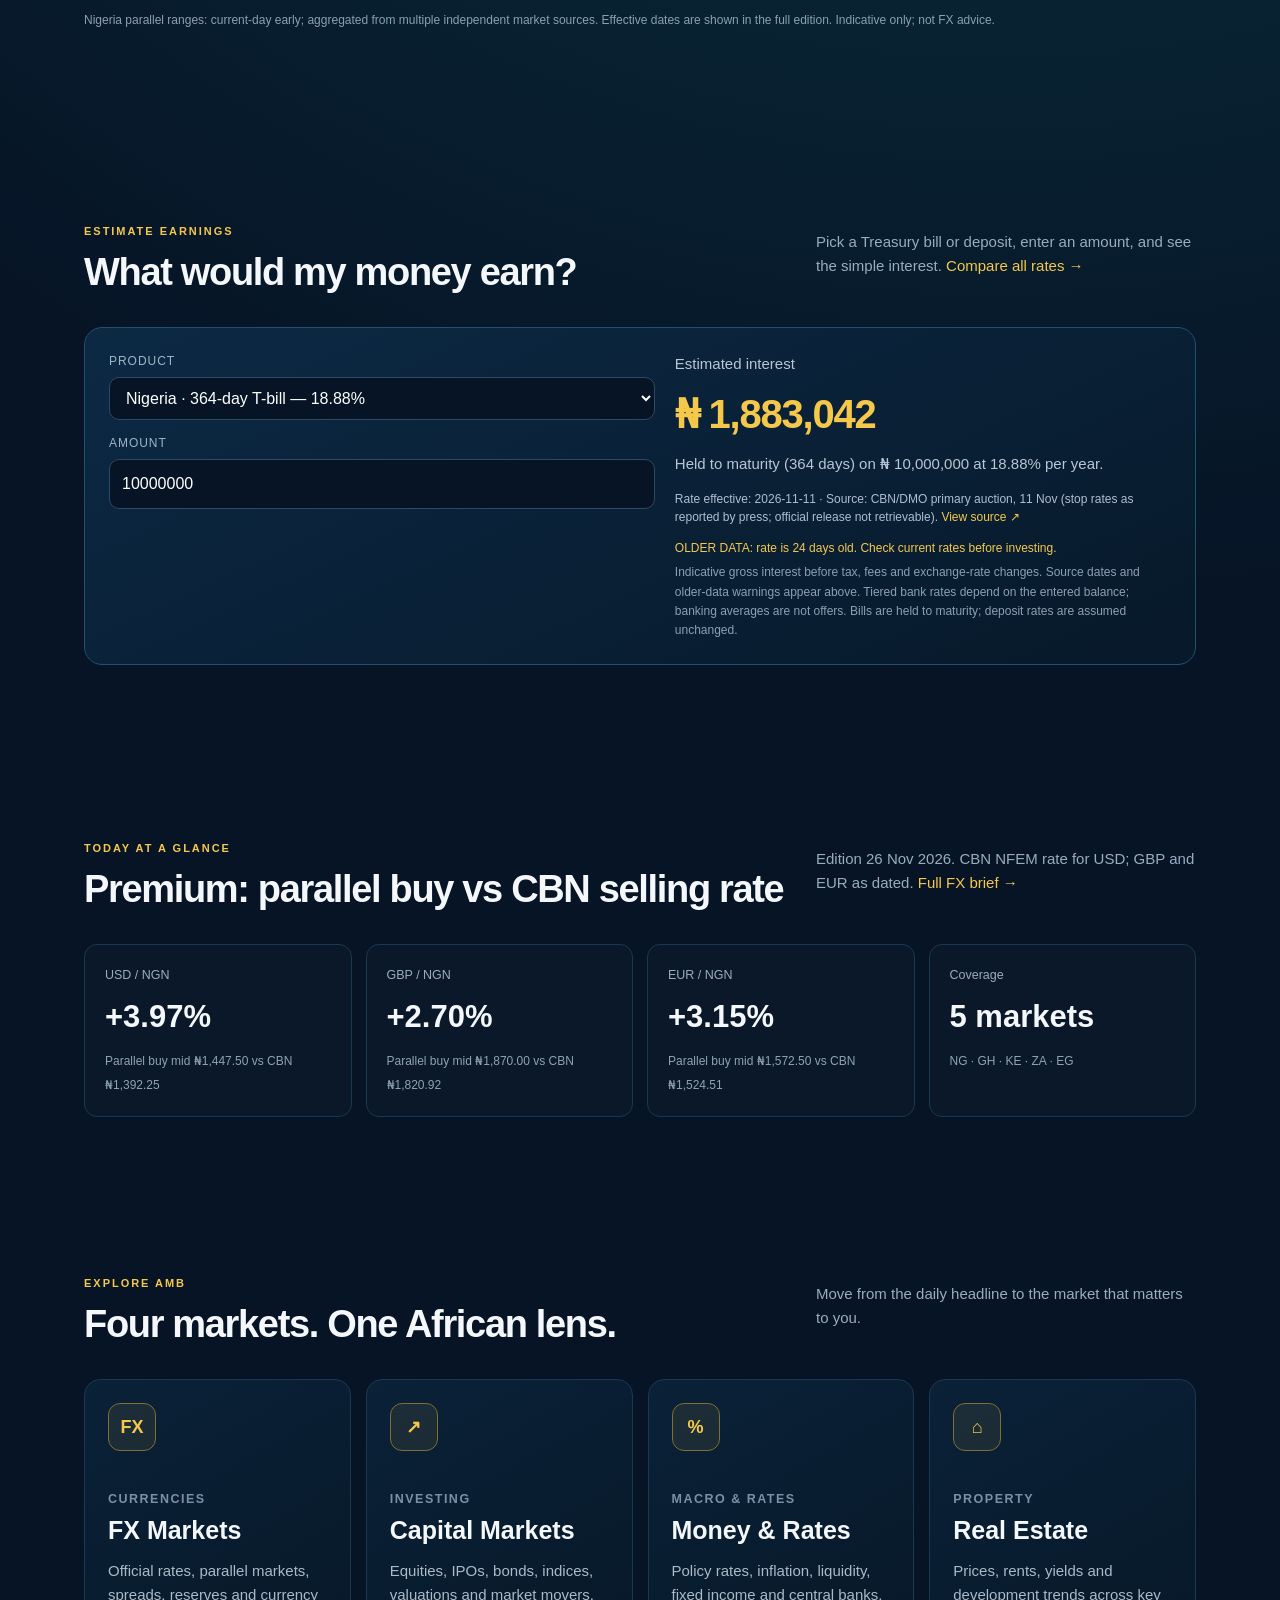
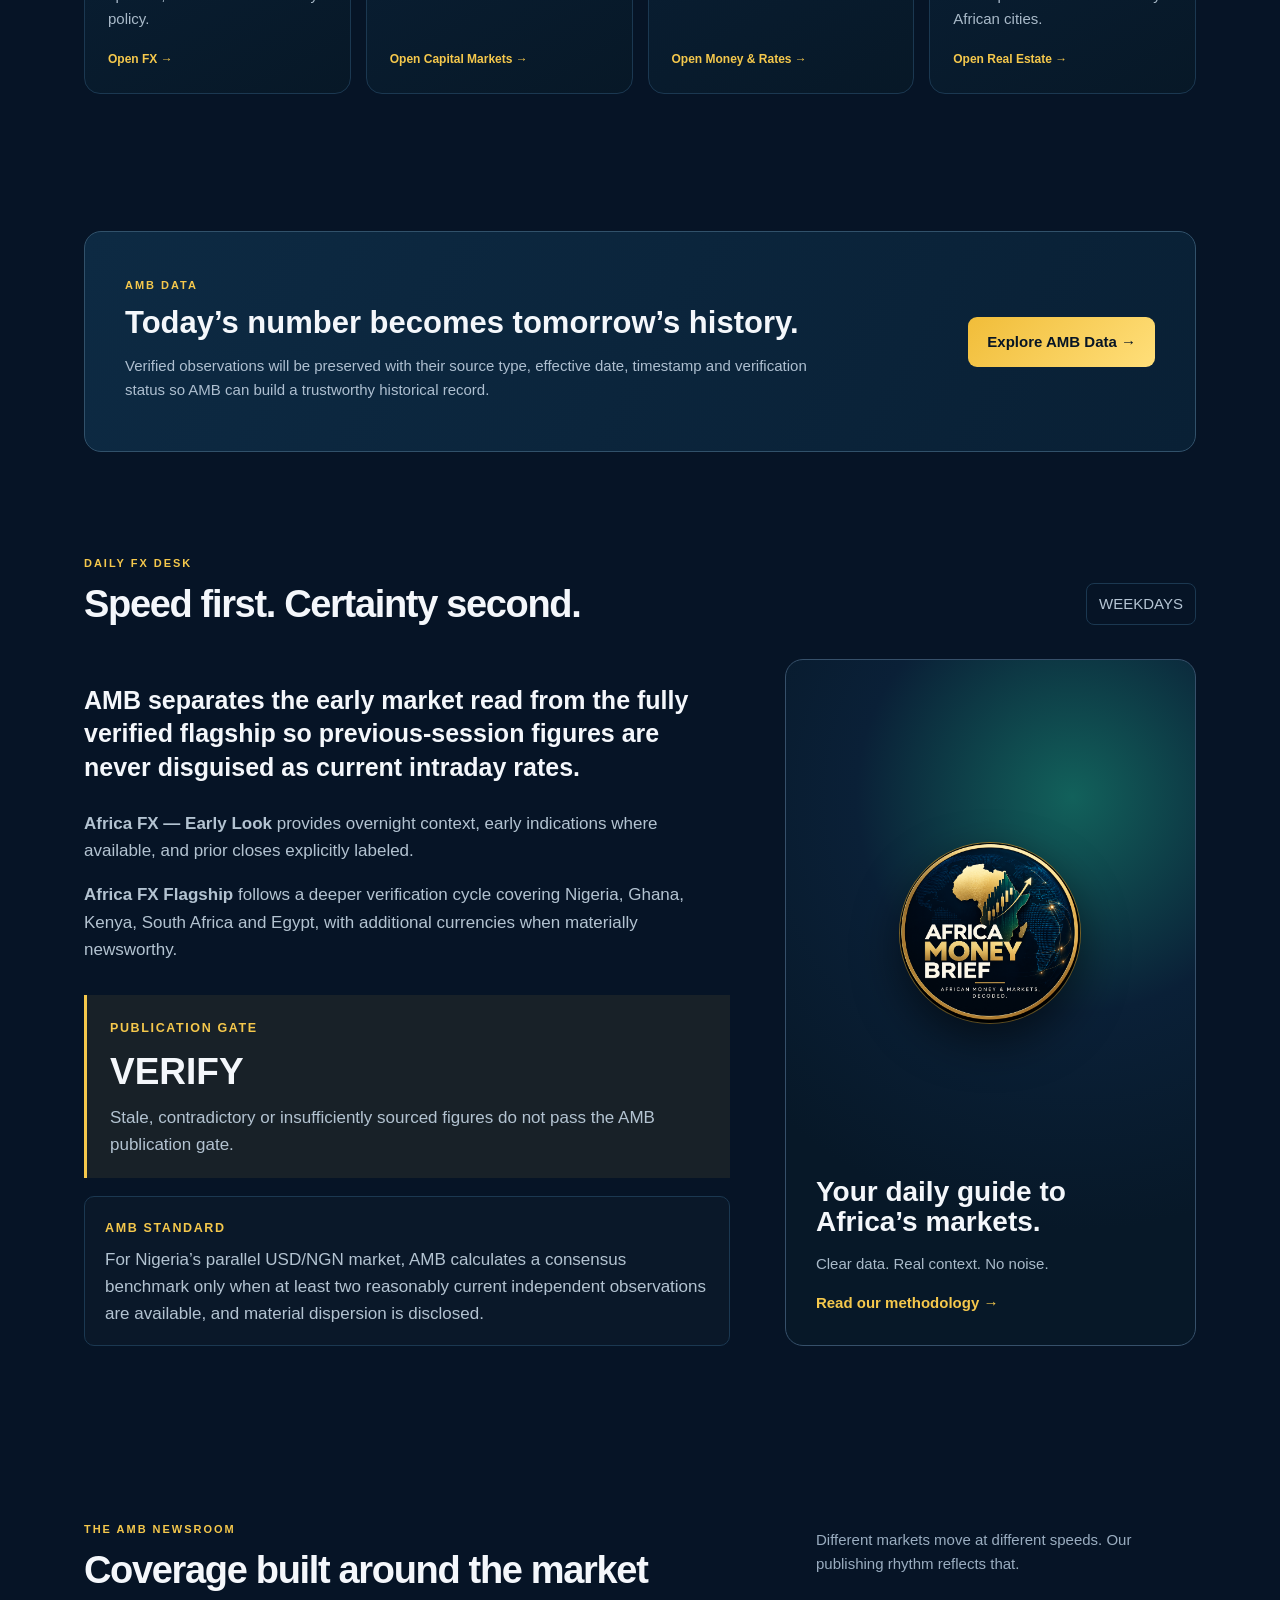
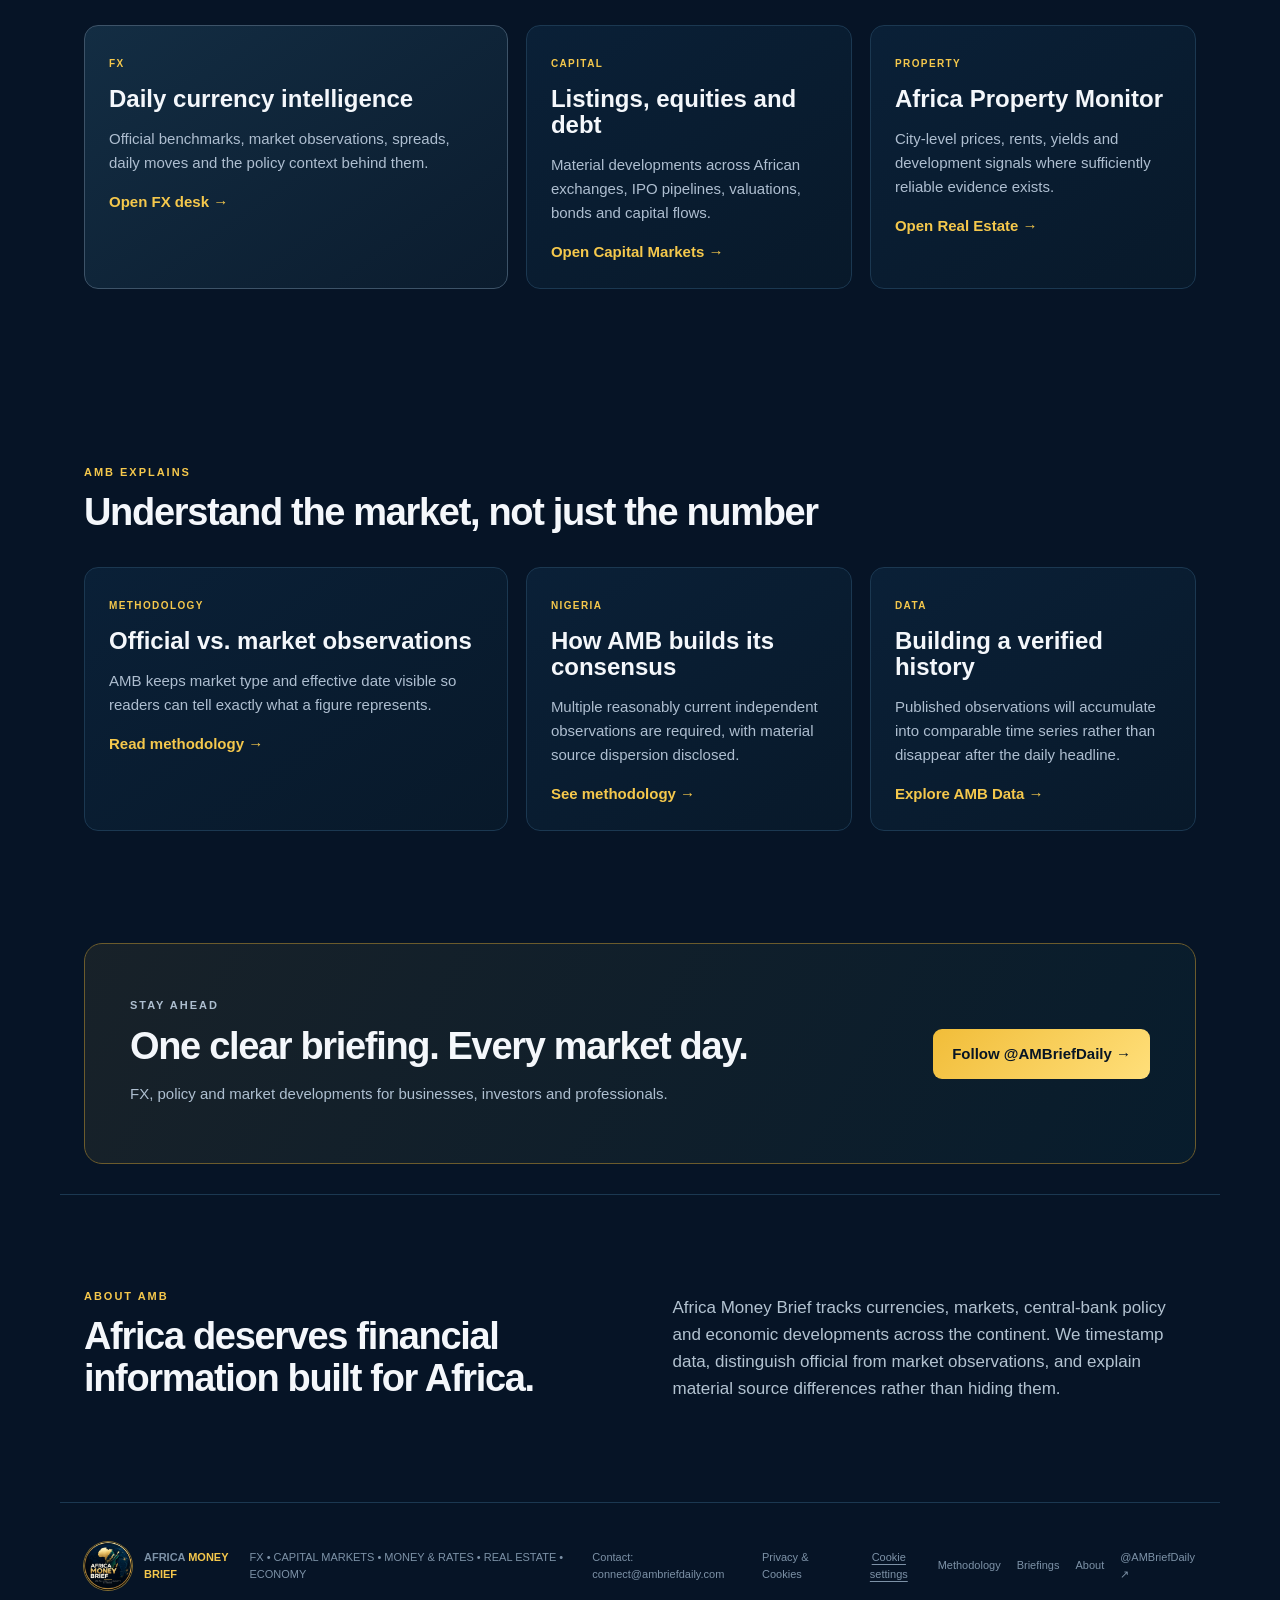
==== commit 39b7674c: "Publish validated FX Flagship for 2026-11-26 Validated the sole prepared candidate, restored two cur" ====
--- a/index.html
+++ b/index.html
@@ -6,11 +6,11 @@
 <header><a class="logo brand-logo" href="index.html"><img src="assets/africa-money-brief-logo.png" alt="Africa Money Brief logo"><span>AFRICA <em>MONEY BRIEF</em><small>AFRICA’S MARKETS, DECODED.</small></span></a><nav><a class="active" href="index.html">HOME</a><a class="" href="fx.html">FX</a><a class="" href="capital-markets.html">CAPITAL MARKETS</a><a class="" href="money-rates.html">MONEY &amp; RATES</a><a class="" href="real-estate.html">REAL ESTATE</a><a class="" href="data.html">DATA</a><a class="" href="archive.html">ARCHIVE</a><a class="x" href="https://x.com/AMBriefDaily">Follow @AMBriefDaily ↗</a></nav></header>
 <main><section class="brand-cover" aria-label="Africa Money Brief brand cover"><img src="assets/africa-money-brief-cover.png" alt="Africa Money Brief — African money and markets, decoded."><div class="cover-overlay"><span>THE DAILY HOME FOR AFRICA’S MARKETS</span></div></section>
 <section class="hero"><div><p class="eyebrow">AFRICA’S MARKETS, MADE CLEAR</p><h1>Know the rates.<br><i>Understand the move.</i></h1><p class="lead">African FX benchmarks, central-bank signals and market context — concise enough for your morning, rigorous enough for your decisions.</p><div class="actions"><a class="btn" href="fx.html">Today’s FX brief →</a><a class="ghost" href="https://x.com/AMBriefDaily">Follow on X</a></div><div class="trust">✓ Source-aware &nbsp;&nbsp; ✓ Time-stamped &nbsp;&nbsp; ✓ Official vs. market clearly labeled</div></div>
-<!--AMB:board--><div class="board"><div class="boardtop"><span>NIGERIA · PARALLEL BUY MIDPOINT</span><span class="live">EDITION 26 NOV</span></div><div id="mini"><div class="r"><div>USD/NGN<small>CBN NFEM ₦1,392.25 · 25 Nov</small></div><strong>₦1,450.00 <span class="prem" style="color:#64e2a6;font-size:14px">+4.15%</span></strong></div><div class="r"><div>GBP/NGN<small>CBN published ₦1,820.92 · 25 Nov</small></div><strong>₦1,875.00 <span class="prem" style="color:#64e2a6;font-size:14px">+2.97%</span></strong></div><div class="r"><div>EUR/NGN<small>CBN published ₦1,524.51 · 25 Nov</small></div><strong>₦1,575.00 <span class="prem" style="color:#64e2a6;font-size:14px">+3.31%</span></strong></div></div><p id="verified">Premium = parallel buying midpoint ÷ CBN selling rate − 1. Edition 26 Nov. Indicative only.</p></div><!--/AMB:board--></section>
+<!--AMB:board--><div class="board"><div class="boardtop"><span>NIGERIA · PARALLEL BUY MIDPOINT</span><span class="live">EDITION 26 NOV</span></div><div id="mini"><div class="r"><div>USD/NGN<small>CBN NFEM ₦1,392.25 · 25 Nov</small></div><strong>₦1,447.50 <span class="prem" style="color:#64e2a6;font-size:14px">+3.97%</span></strong></div><div class="r"><div>GBP/NGN<small>CBN published ₦1,820.92 · 25 Nov</small></div><strong>₦1,870.00 <span class="prem" style="color:#64e2a6;font-size:14px">+2.70%</span></strong></div><div class="r"><div>EUR/NGN<small>CBN published ₦1,524.51 · 25 Nov</small></div><strong>₦1,572.50 <span class="prem" style="color:#64e2a6;font-size:14px">+3.15%</span></strong></div></div><p id="verified">Premium = parallel buying midpoint ÷ CBN selling rate − 1. Edition 26 Nov. Indicative only.</p></div><!--/AMB:board--></section>
 
 <!--AMB:early-home--><div class="v2"><section class="section"><div class="heading"><div><p class="eyebrow">TODAY'S FX EARLY LOOK · 26 NOV 2026</p><h2>Current-day early observations and latest benchmarks</h2></div><p>Pre-market reference; not live opening quotes. <a href="fx.html#early-look-2026-11-26" style="color:var(--gold)">Full Early Look →</a></p></div><div class="dashgrid"><div class="metric"><small>USD / NGN · 25 Nov</small><strong>+3.79%</strong><span>CBN ₦1,392.25 · Buy ₦1,440.0–₦1,450.0 · Sell ₦1,455.0–₦1,460.0</span></div><div class="metric"><small>GBP / NGN · 25 Nov</small><strong>+2.56%</strong><span>CBN ₦1,820.92 · Buy ₦1,860.0–₦1,875.0 · Sell ₦1,895.0–₦1,900.0</span></div><div class="metric"><small>EUR / NGN · 25 Nov</small><strong>+3.15%</strong><span>CBN ₦1,524.51 · Buy ₦1,570.0–₦1,575.0 · Sell ₦1,600.0–₦1,620.0</span></div><div class="metric"><small>AFRICA CROSS-MARKETS</small><strong>4 markets</strong><span>GH 25 Nov · KE 25 Nov · ZA 25 Nov · EG 25 Nov</span></div></div><p class="fine">Nigeria parallel ranges: current-day early; aggregated from multiple independent market sources. Effective dates are shown in the full edition. Indicative only; not FX advice.</p></section></div><!--/AMB:early-home--><div class="mr"><section class="section" id="calc"><div class="heading"><div><p class="eyebrow">ESTIMATE EARNINGS</p><h2>What would my money earn?</h2></div><p>Pick a Treasury bill or deposit, enter an amount, and see the simple interest. <a href="money-rates.html" style="color:var(--gold)">Compare all rates →</a></p></div><div class="calc" id="amb-calc"><div><div class="f"><label for="cp">PRODUCT</label><select id="cp"></select></div><div class="f"><label for="ca">AMOUNT</label><input id="ca" type="number" inputmode="decimal" min="0" step="1000" value="10000000"></div><div class="f" id="cmw"><label for="cm">MONTHS HELD</label><input id="cm" type="number" min="1" max="12" step="1" value="12"></div></div>
 <div class="res"><span id="cl">Estimated interest</span><strong id="ci">—</strong><span id="cs">Loading rates…</span><span style="font-size:12px;color:#8ba0b3">Indicative gross interest before tax, fees and exchange-rate changes. Source dates and older-data warnings appear above. Tiered bank rates depend on the entered balance; banking averages are not offers. Bills are held to maturity; deposit rates are assumed unchanged.</span></div></div>
-<script src="assets/calc.js?v=20261009-tiers"></script></section></div><!--AMB:glance--><div class="v2"><section class="section"><div class="heading"><div><p class="eyebrow">TODAY AT A GLANCE</p><h2>Premium: parallel buy vs CBN selling rate</h2></div><p>Edition 26 Nov 2026. CBN NFEM rate for USD; GBP and EUR as dated. <a href="fx.html" style="color:var(--gold)">Full FX brief →</a></p></div><div class="dashgrid"><div class="metric"><small>USD / NGN</small><strong>+4.15%</strong><span>Parallel buy mid ₦1,450.00 vs CBN ₦1,392.25</span></div><div class="metric"><small>GBP / NGN</small><strong>+2.97%</strong><span>Parallel buy mid ₦1,875.00 vs CBN ₦1,820.92</span></div><div class="metric"><small>EUR / NGN</small><strong>+3.31%</strong><span>Parallel buy mid ₦1,575.00 vs CBN ₦1,524.51</span></div><div class="metric"><small>Coverage</small><strong>5 markets</strong><span>NG · GH · KE · ZA · EG</span></div></div></section></div><!--/AMB:glance--><section class="section market-portals"><div class="heading"><div><p class="eyebrow">EXPLORE AMB</p><h2>Four markets. One African lens.</h2></div><p>Move from the daily headline to the market that matters to you.</p></div><div class="portalgrid">
+<script src="assets/calc.js?v=20261009-tiers"></script></section></div><!--AMB:glance--><div class="v2"><section class="section"><div class="heading"><div><p class="eyebrow">TODAY AT A GLANCE</p><h2>Premium: parallel buy vs CBN selling rate</h2></div><p>Edition 26 Nov 2026. CBN NFEM rate for USD; GBP and EUR as dated. <a href="fx.html" style="color:var(--gold)">Full FX brief →</a></p></div><div class="dashgrid"><div class="metric"><small>USD / NGN</small><strong>+3.97%</strong><span>Parallel buy mid ₦1,447.50 vs CBN ₦1,392.25</span></div><div class="metric"><small>GBP / NGN</small><strong>+2.70%</strong><span>Parallel buy mid ₦1,870.00 vs CBN ₦1,820.92</span></div><div class="metric"><small>EUR / NGN</small><strong>+3.15%</strong><span>Parallel buy mid ₦1,572.50 vs CBN ₦1,524.51</span></div><div class="metric"><small>Coverage</small><strong>5 markets</strong><span>NG · GH · KE · ZA · EG</span></div></div></section></div><!--/AMB:glance--><section class="section market-portals"><div class="heading"><div><p class="eyebrow">EXPLORE AMB</p><h2>Four markets. One African lens.</h2></div><p>Move from the daily headline to the market that matters to you.</p></div><div class="portalgrid">
 <a class="portal fxp" href="fx.html"><span class="portal-icon">FX</span><small>CURRENCIES</small><h3>FX Markets</h3><p>Official rates, parallel markets, spreads, reserves and currency policy.</p><b>Open FX →</b></a>
 <a class="portal capp" href="capital-markets.html"><span class="portal-icon">↗</span><small>INVESTING</small><h3>Capital Markets</h3><p>Equities, IPOs, bonds, indices, valuations and market movers.</p><b>Open Capital Markets →</b></a>
 <a class="portal moneyp" href="money-rates.html"><span class="portal-icon">%</span><small>MACRO & RATES</small><h3>Money & Rates</h3><p>Policy rates, inflation, liquidity, fixed income and central banks.</p><b>Open Money & Rates →</b></a>
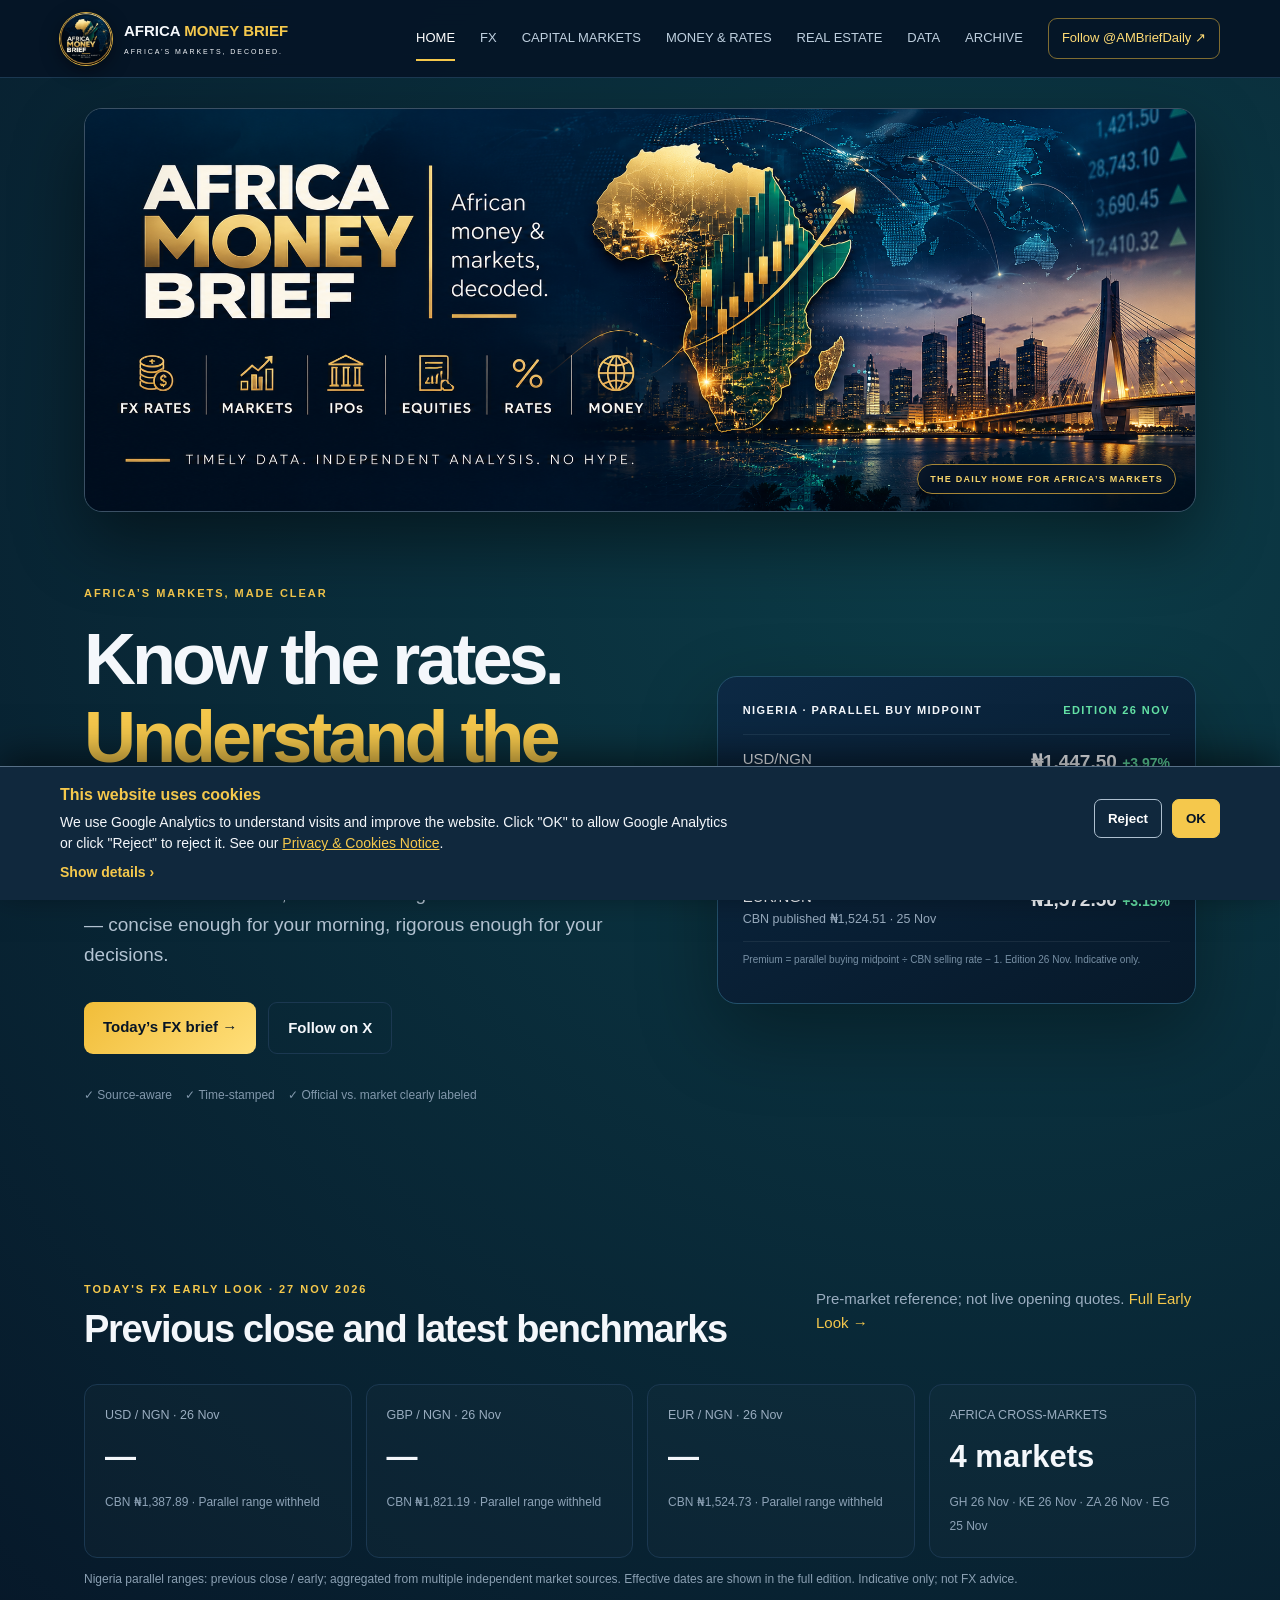
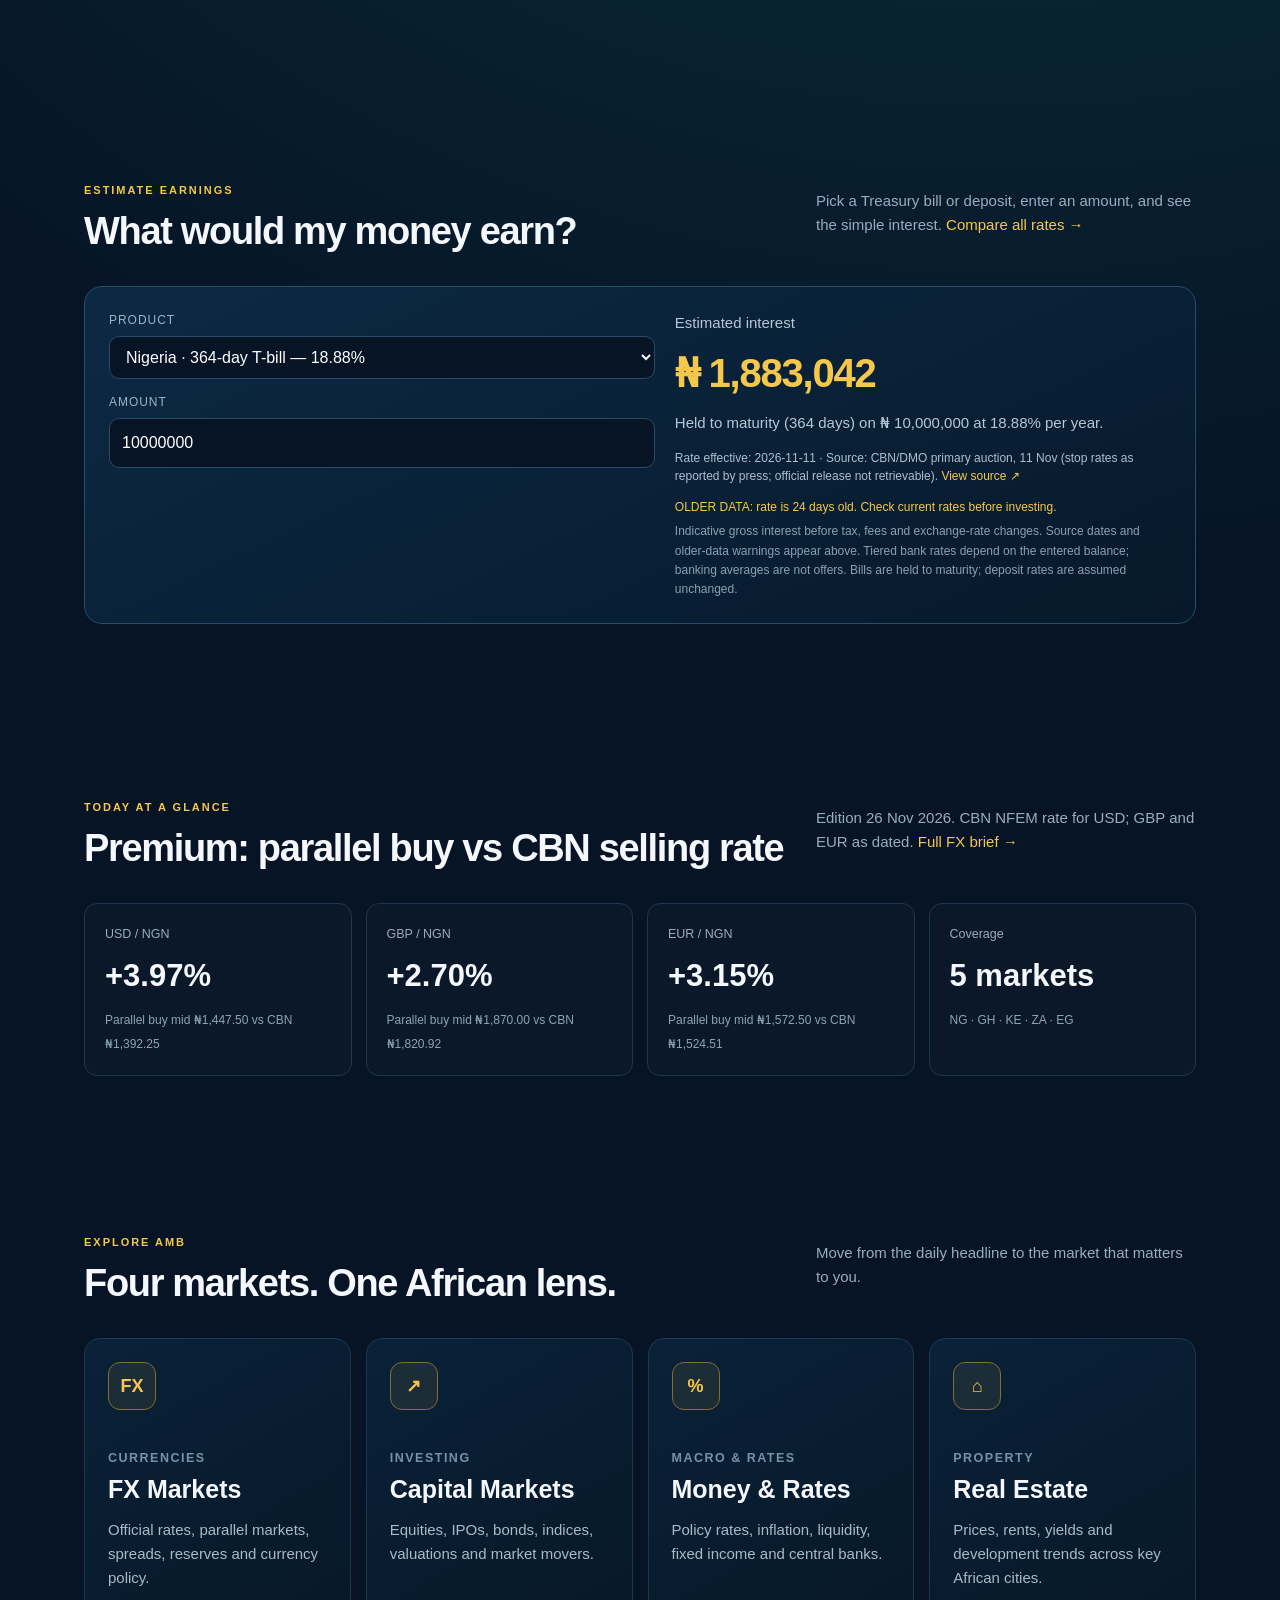
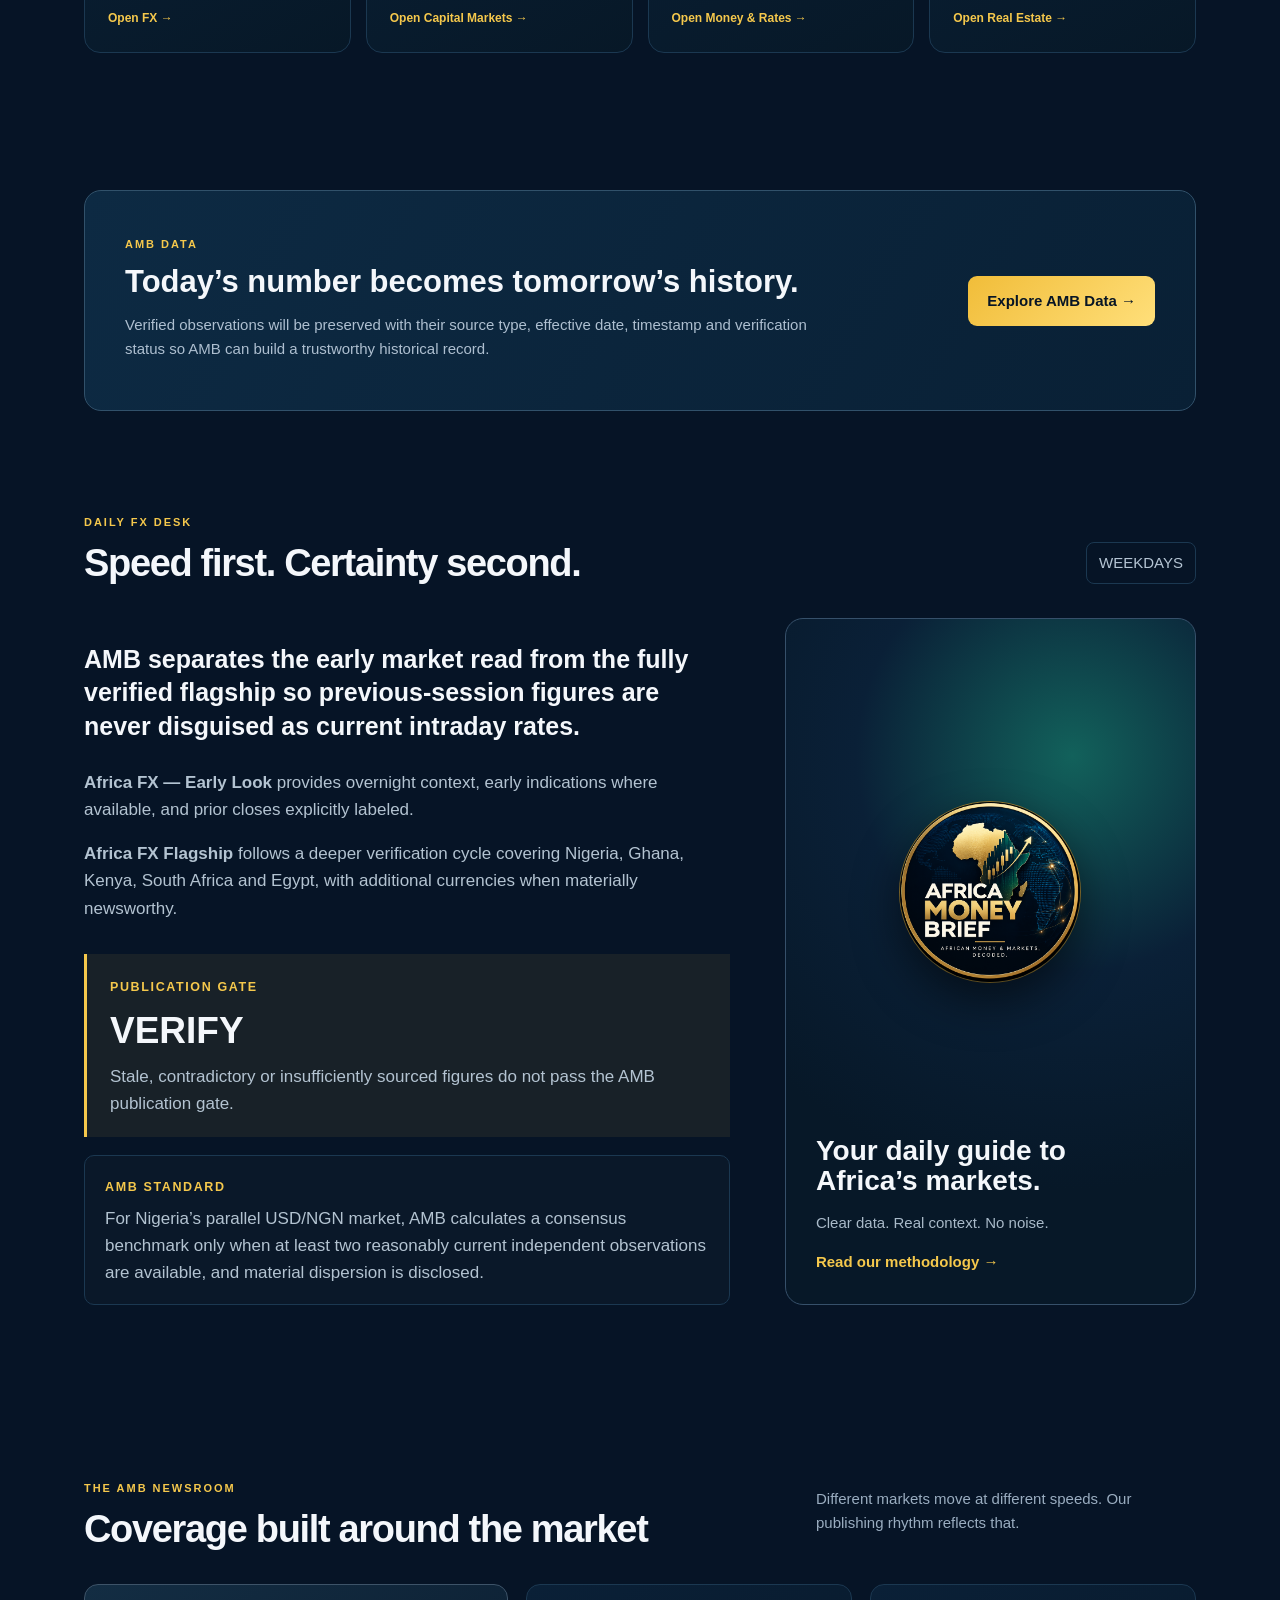
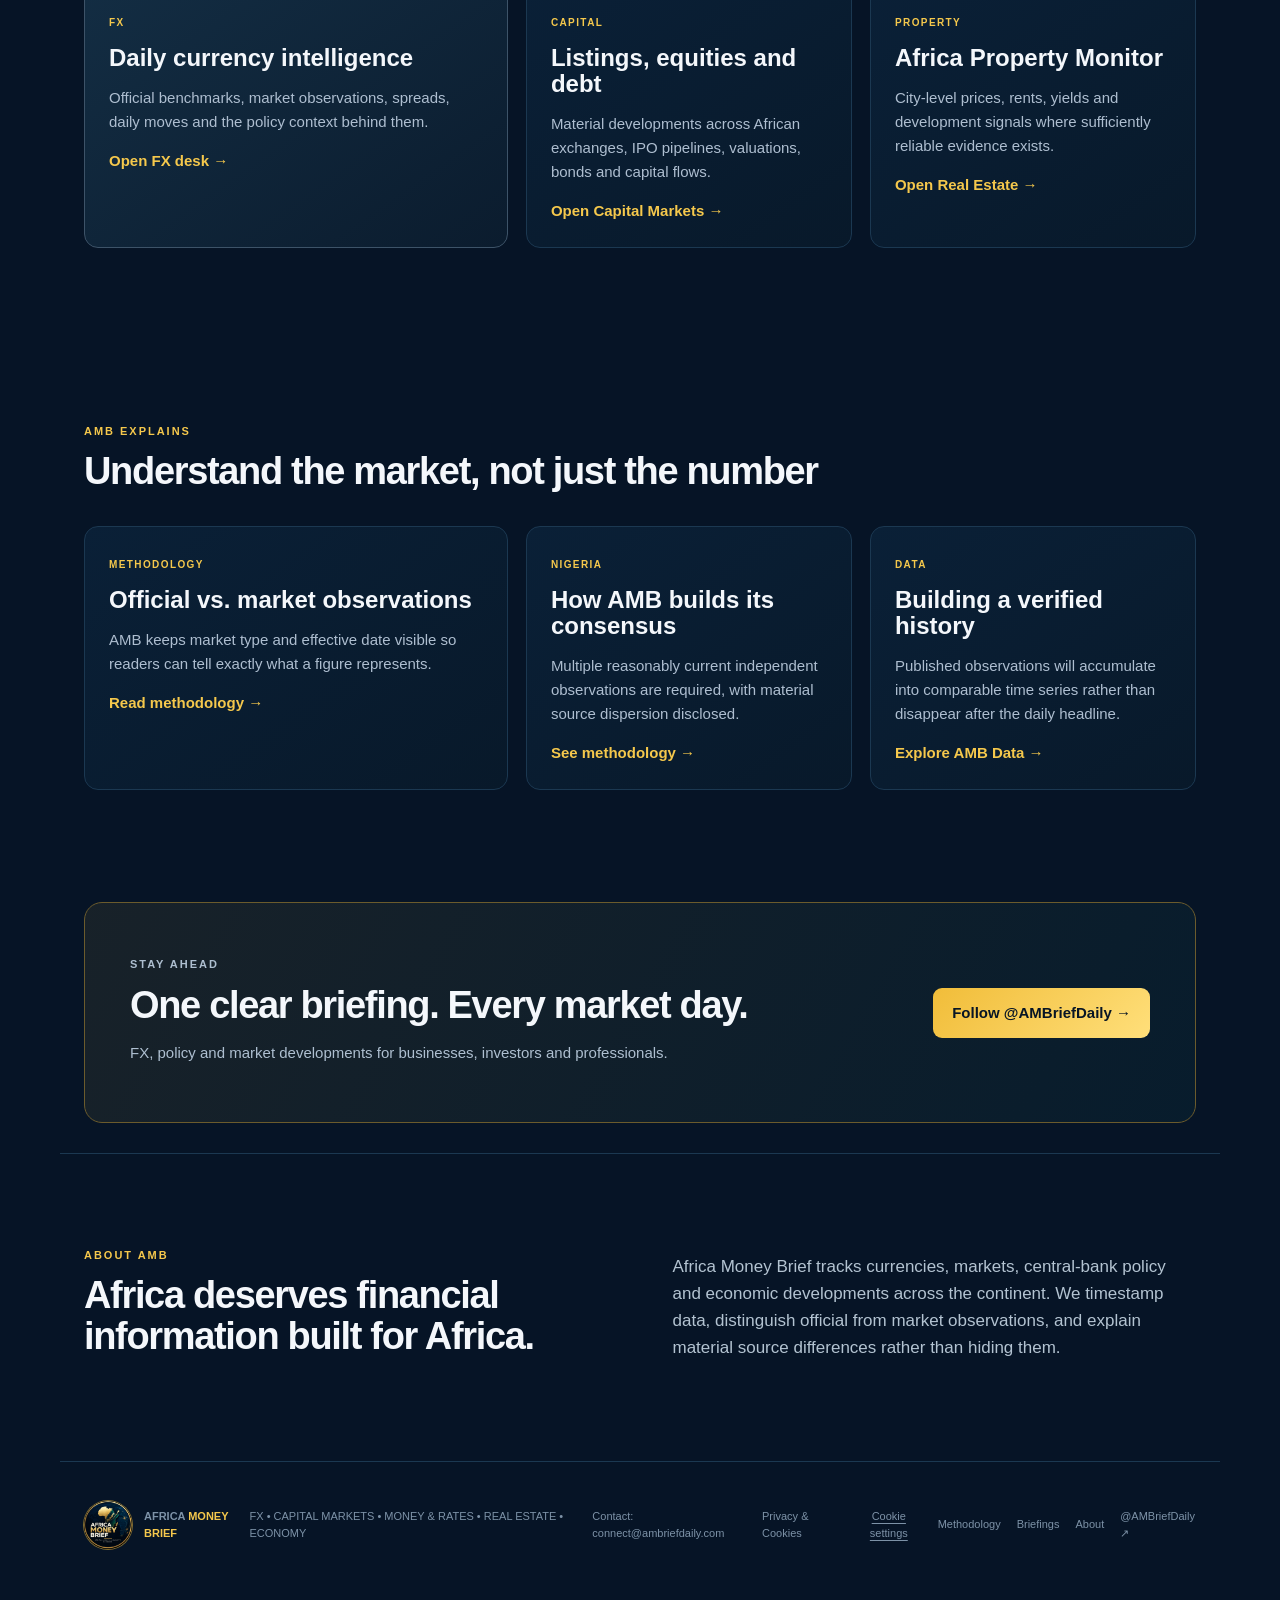
==== commit b4a5593d: "PREPARED Early Look 2026-11-27 Status: PREPARED — NOT PUBLISHED (partial: BLOCKED_SOURCE)  Co-Author" ====
--- a/index.html
+++ b/index.html
@@ -8,7 +8,7 @@
 <section class="hero"><div><p class="eyebrow">AFRICA’S MARKETS, MADE CLEAR</p><h1>Know the rates.<br><i>Understand the move.</i></h1><p class="lead">African FX benchmarks, central-bank signals and market context — concise enough for your morning, rigorous enough for your decisions.</p><div class="actions"><a class="btn" href="fx.html">Today’s FX brief →</a><a class="ghost" href="https://x.com/AMBriefDaily">Follow on X</a></div><div class="trust">✓ Source-aware &nbsp;&nbsp; ✓ Time-stamped &nbsp;&nbsp; ✓ Official vs. market clearly labeled</div></div>
 <!--AMB:board--><div class="board"><div class="boardtop"><span>NIGERIA · PARALLEL BUY MIDPOINT</span><span class="live">EDITION 26 NOV</span></div><div id="mini"><div class="r"><div>USD/NGN<small>CBN NFEM ₦1,392.25 · 25 Nov</small></div><strong>₦1,447.50 <span class="prem" style="color:#64e2a6;font-size:14px">+3.97%</span></strong></div><div class="r"><div>GBP/NGN<small>CBN published ₦1,820.92 · 25 Nov</small></div><strong>₦1,870.00 <span class="prem" style="color:#64e2a6;font-size:14px">+2.70%</span></strong></div><div class="r"><div>EUR/NGN<small>CBN published ₦1,524.51 · 25 Nov</small></div><strong>₦1,572.50 <span class="prem" style="color:#64e2a6;font-size:14px">+3.15%</span></strong></div></div><p id="verified">Premium = parallel buying midpoint ÷ CBN selling rate − 1. Edition 26 Nov. Indicative only.</p></div><!--/AMB:board--></section>
 
-<!--AMB:early-home--><div class="v2"><section class="section"><div class="heading"><div><p class="eyebrow">TODAY'S FX EARLY LOOK · 26 NOV 2026</p><h2>Current-day early observations and latest benchmarks</h2></div><p>Pre-market reference; not live opening quotes. <a href="fx.html#early-look-2026-11-26" style="color:var(--gold)">Full Early Look →</a></p></div><div class="dashgrid"><div class="metric"><small>USD / NGN · 25 Nov</small><strong>+3.79%</strong><span>CBN ₦1,392.25 · Buy ₦1,440.0–₦1,450.0 · Sell ₦1,455.0–₦1,460.0</span></div><div class="metric"><small>GBP / NGN · 25 Nov</small><strong>+2.56%</strong><span>CBN ₦1,820.92 · Buy ₦1,860.0–₦1,875.0 · Sell ₦1,895.0–₦1,900.0</span></div><div class="metric"><small>EUR / NGN · 25 Nov</small><strong>+3.15%</strong><span>CBN ₦1,524.51 · Buy ₦1,570.0–₦1,575.0 · Sell ₦1,600.0–₦1,620.0</span></div><div class="metric"><small>AFRICA CROSS-MARKETS</small><strong>4 markets</strong><span>GH 25 Nov · KE 25 Nov · ZA 25 Nov · EG 25 Nov</span></div></div><p class="fine">Nigeria parallel ranges: current-day early; aggregated from multiple independent market sources. Effective dates are shown in the full edition. Indicative only; not FX advice.</p></section></div><!--/AMB:early-home--><div class="mr"><section class="section" id="calc"><div class="heading"><div><p class="eyebrow">ESTIMATE EARNINGS</p><h2>What would my money earn?</h2></div><p>Pick a Treasury bill or deposit, enter an amount, and see the simple interest. <a href="money-rates.html" style="color:var(--gold)">Compare all rates →</a></p></div><div class="calc" id="amb-calc"><div><div class="f"><label for="cp">PRODUCT</label><select id="cp"></select></div><div class="f"><label for="ca">AMOUNT</label><input id="ca" type="number" inputmode="decimal" min="0" step="1000" value="10000000"></div><div class="f" id="cmw"><label for="cm">MONTHS HELD</label><input id="cm" type="number" min="1" max="12" step="1" value="12"></div></div>
+<!--AMB:early-home--><div class="v2"><section class="section"><div class="heading"><div><p class="eyebrow">TODAY'S FX EARLY LOOK · 27 NOV 2026</p><h2>Previous close and latest benchmarks</h2></div><p>Pre-market reference; not live opening quotes. <a href="fx.html#early-look-2026-11-27" style="color:var(--gold)">Full Early Look →</a></p></div><div class="dashgrid"><div class="metric"><small>USD / NGN · 26 Nov</small><strong>—</strong><span>CBN ₦1,387.89 · Parallel range withheld</span></div><div class="metric"><small>GBP / NGN · 26 Nov</small><strong>—</strong><span>CBN ₦1,821.19 · Parallel range withheld</span></div><div class="metric"><small>EUR / NGN · 26 Nov</small><strong>—</strong><span>CBN ₦1,524.73 · Parallel range withheld</span></div><div class="metric"><small>AFRICA CROSS-MARKETS</small><strong>4 markets</strong><span>GH 26 Nov · KE 26 Nov · ZA 26 Nov · EG 25 Nov</span></div></div><p class="fine">Nigeria parallel ranges: previous close / early; aggregated from multiple independent market sources. Effective dates are shown in the full edition. Indicative only; not FX advice.</p></section></div><!--/AMB:early-home--><div class="mr"><section class="section" id="calc"><div class="heading"><div><p class="eyebrow">ESTIMATE EARNINGS</p><h2>What would my money earn?</h2></div><p>Pick a Treasury bill or deposit, enter an amount, and see the simple interest. <a href="money-rates.html" style="color:var(--gold)">Compare all rates →</a></p></div><div class="calc" id="amb-calc"><div><div class="f"><label for="cp">PRODUCT</label><select id="cp"></select></div><div class="f"><label for="ca">AMOUNT</label><input id="ca" type="number" inputmode="decimal" min="0" step="1000" value="10000000"></div><div class="f" id="cmw"><label for="cm">MONTHS HELD</label><input id="cm" type="number" min="1" max="12" step="1" value="12"></div></div>
 <div class="res"><span id="cl">Estimated interest</span><strong id="ci">—</strong><span id="cs">Loading rates…</span><span style="font-size:12px;color:#8ba0b3">Indicative gross interest before tax, fees and exchange-rate changes. Source dates and older-data warnings appear above. Tiered bank rates depend on the entered balance; banking averages are not offers. Bills are held to maturity; deposit rates are assumed unchanged.</span></div></div>
 <script src="assets/calc.js?v=20261009-tiers"></script></section></div><!--AMB:glance--><div class="v2"><section class="section"><div class="heading"><div><p class="eyebrow">TODAY AT A GLANCE</p><h2>Premium: parallel buy vs CBN selling rate</h2></div><p>Edition 26 Nov 2026. CBN NFEM rate for USD; GBP and EUR as dated. <a href="fx.html" style="color:var(--gold)">Full FX brief →</a></p></div><div class="dashgrid"><div class="metric"><small>USD / NGN</small><strong>+3.97%</strong><span>Parallel buy mid ₦1,447.50 vs CBN ₦1,392.25</span></div><div class="metric"><small>GBP / NGN</small><strong>+2.70%</strong><span>Parallel buy mid ₦1,870.00 vs CBN ₦1,820.92</span></div><div class="metric"><small>EUR / NGN</small><strong>+3.15%</strong><span>Parallel buy mid ₦1,572.50 vs CBN ₦1,524.51</span></div><div class="metric"><small>Coverage</small><strong>5 markets</strong><span>NG · GH · KE · ZA · EG</span></div></div></section></div><!--/AMB:glance--><section class="section market-portals"><div class="heading"><div><p class="eyebrow">EXPLORE AMB</p><h2>Four markets. One African lens.</h2></div><p>Move from the daily headline to the market that matters to you.</p></div><div class="portalgrid">
 <a class="portal fxp" href="fx.html"><span class="portal-icon">FX</span><small>CURRENCIES</small><h3>FX Markets</h3><p>Official rates, parallel markets, spreads, reserves and currency policy.</p><b>Open FX →</b></a>
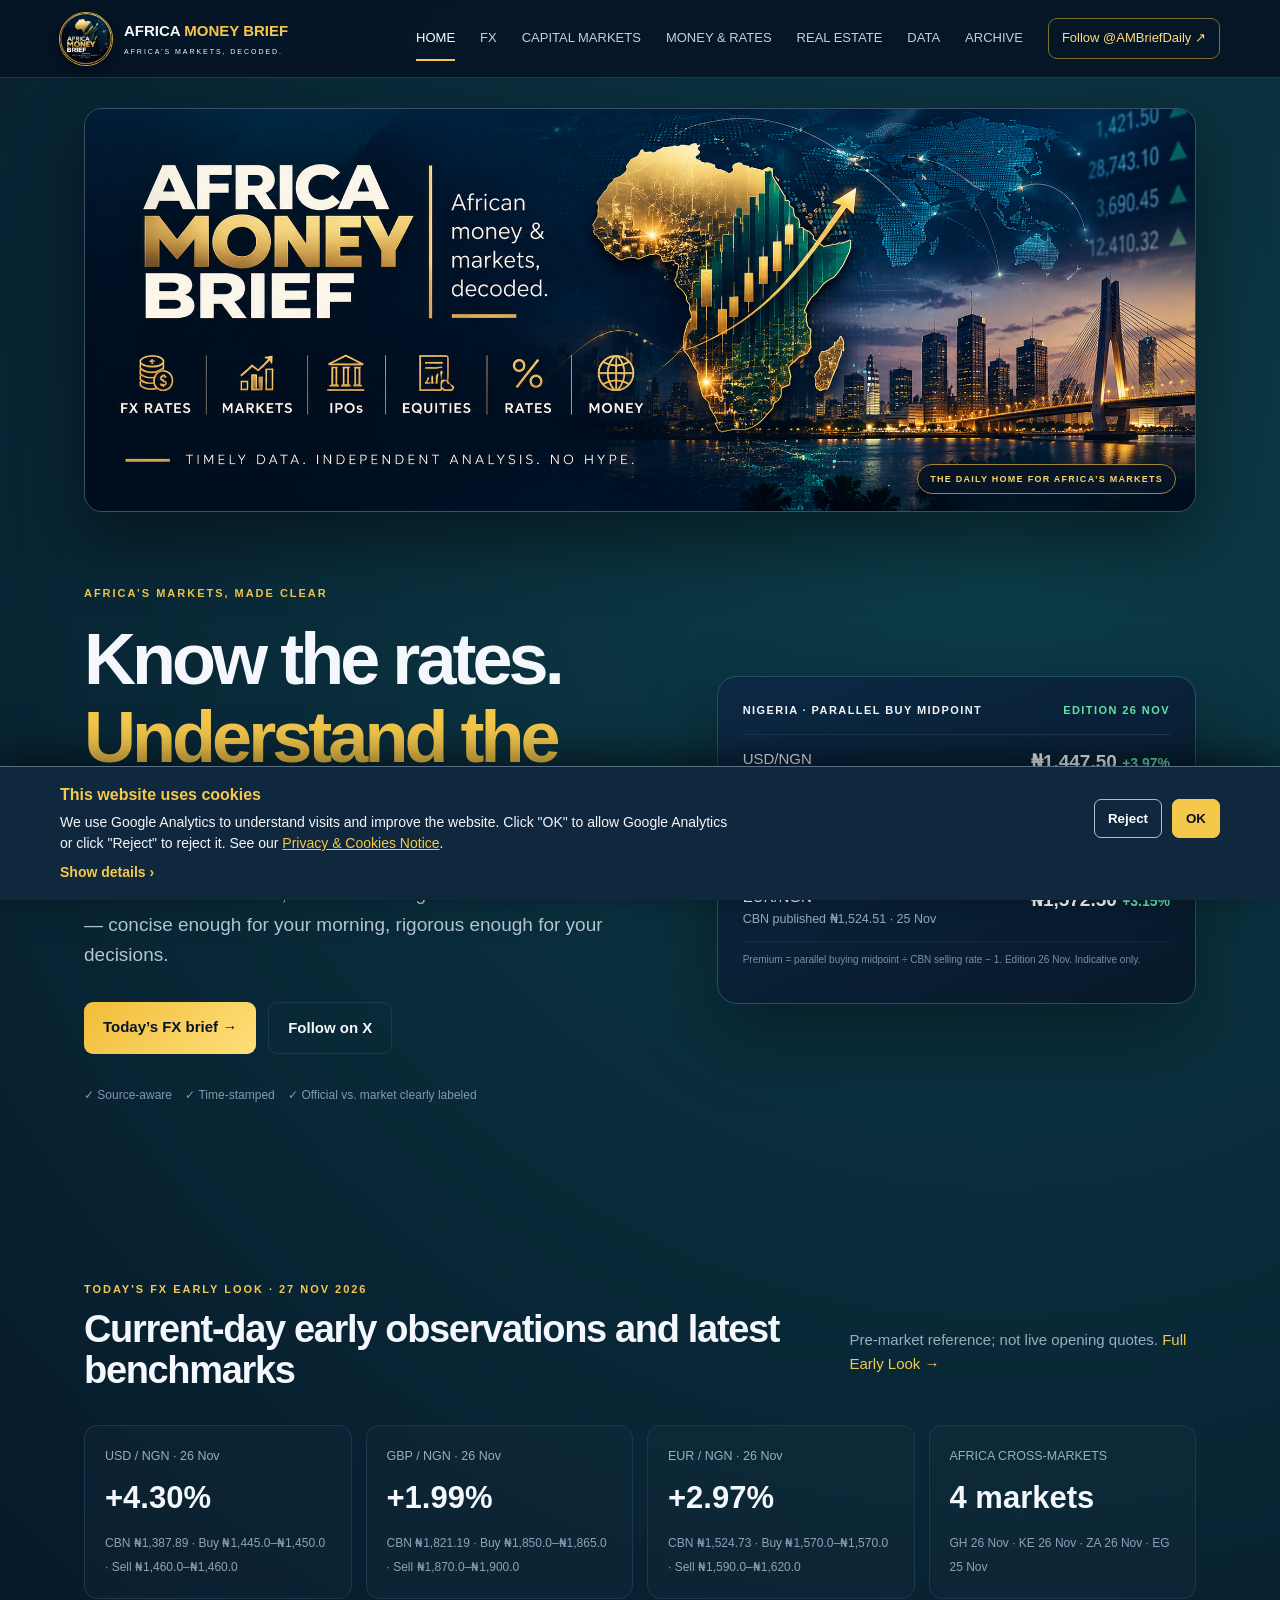
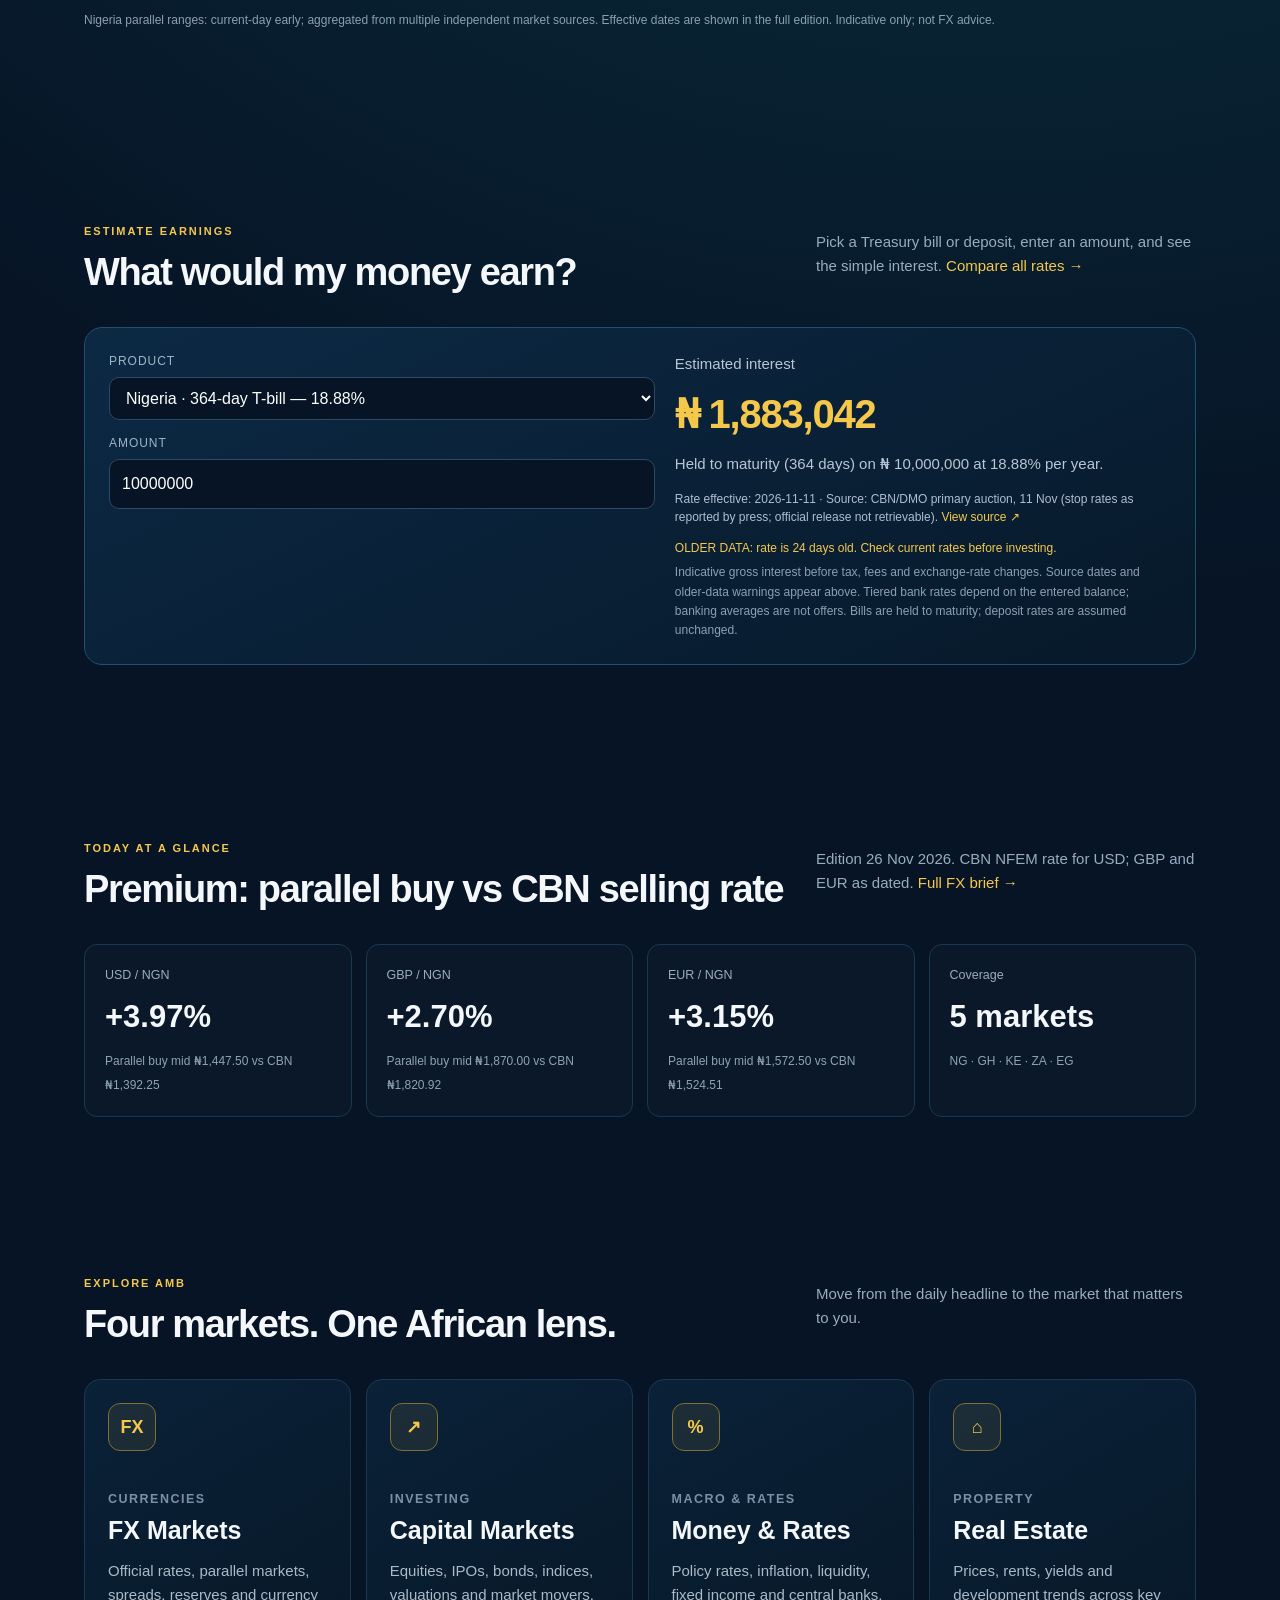
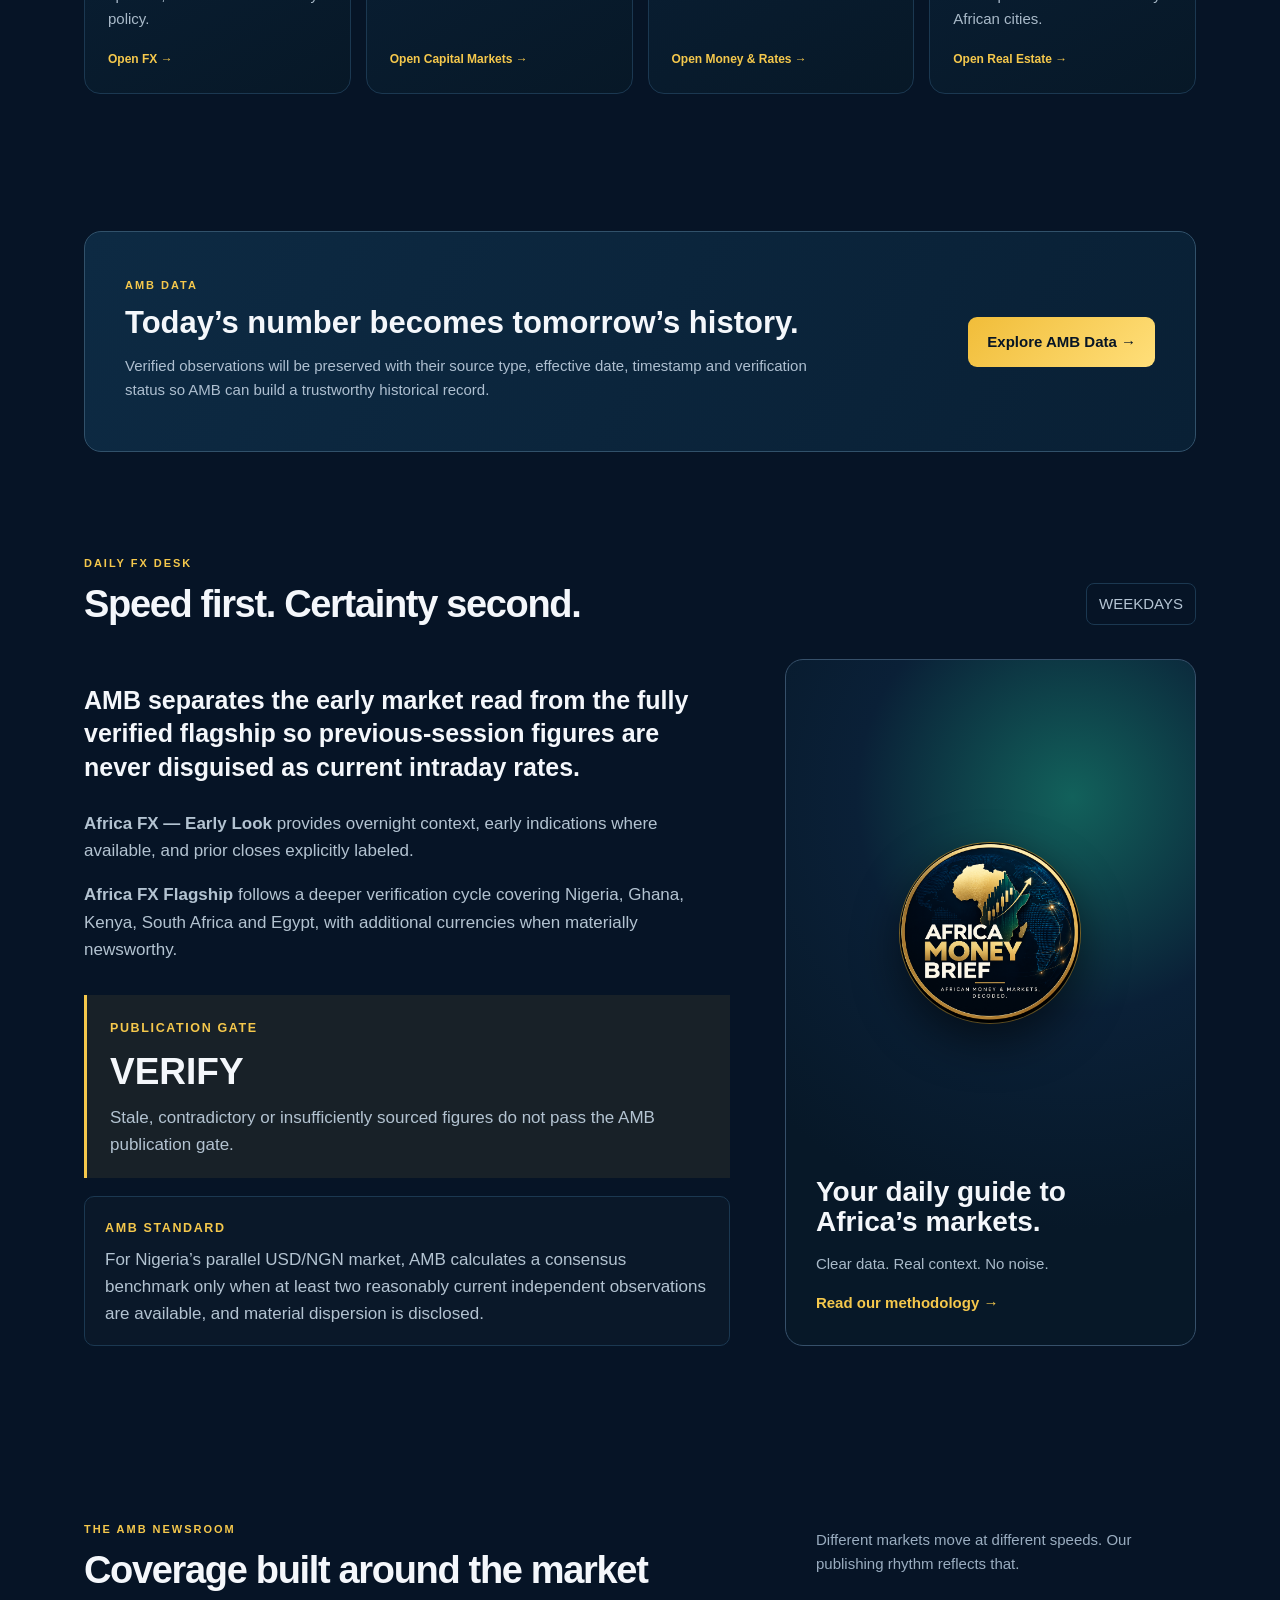
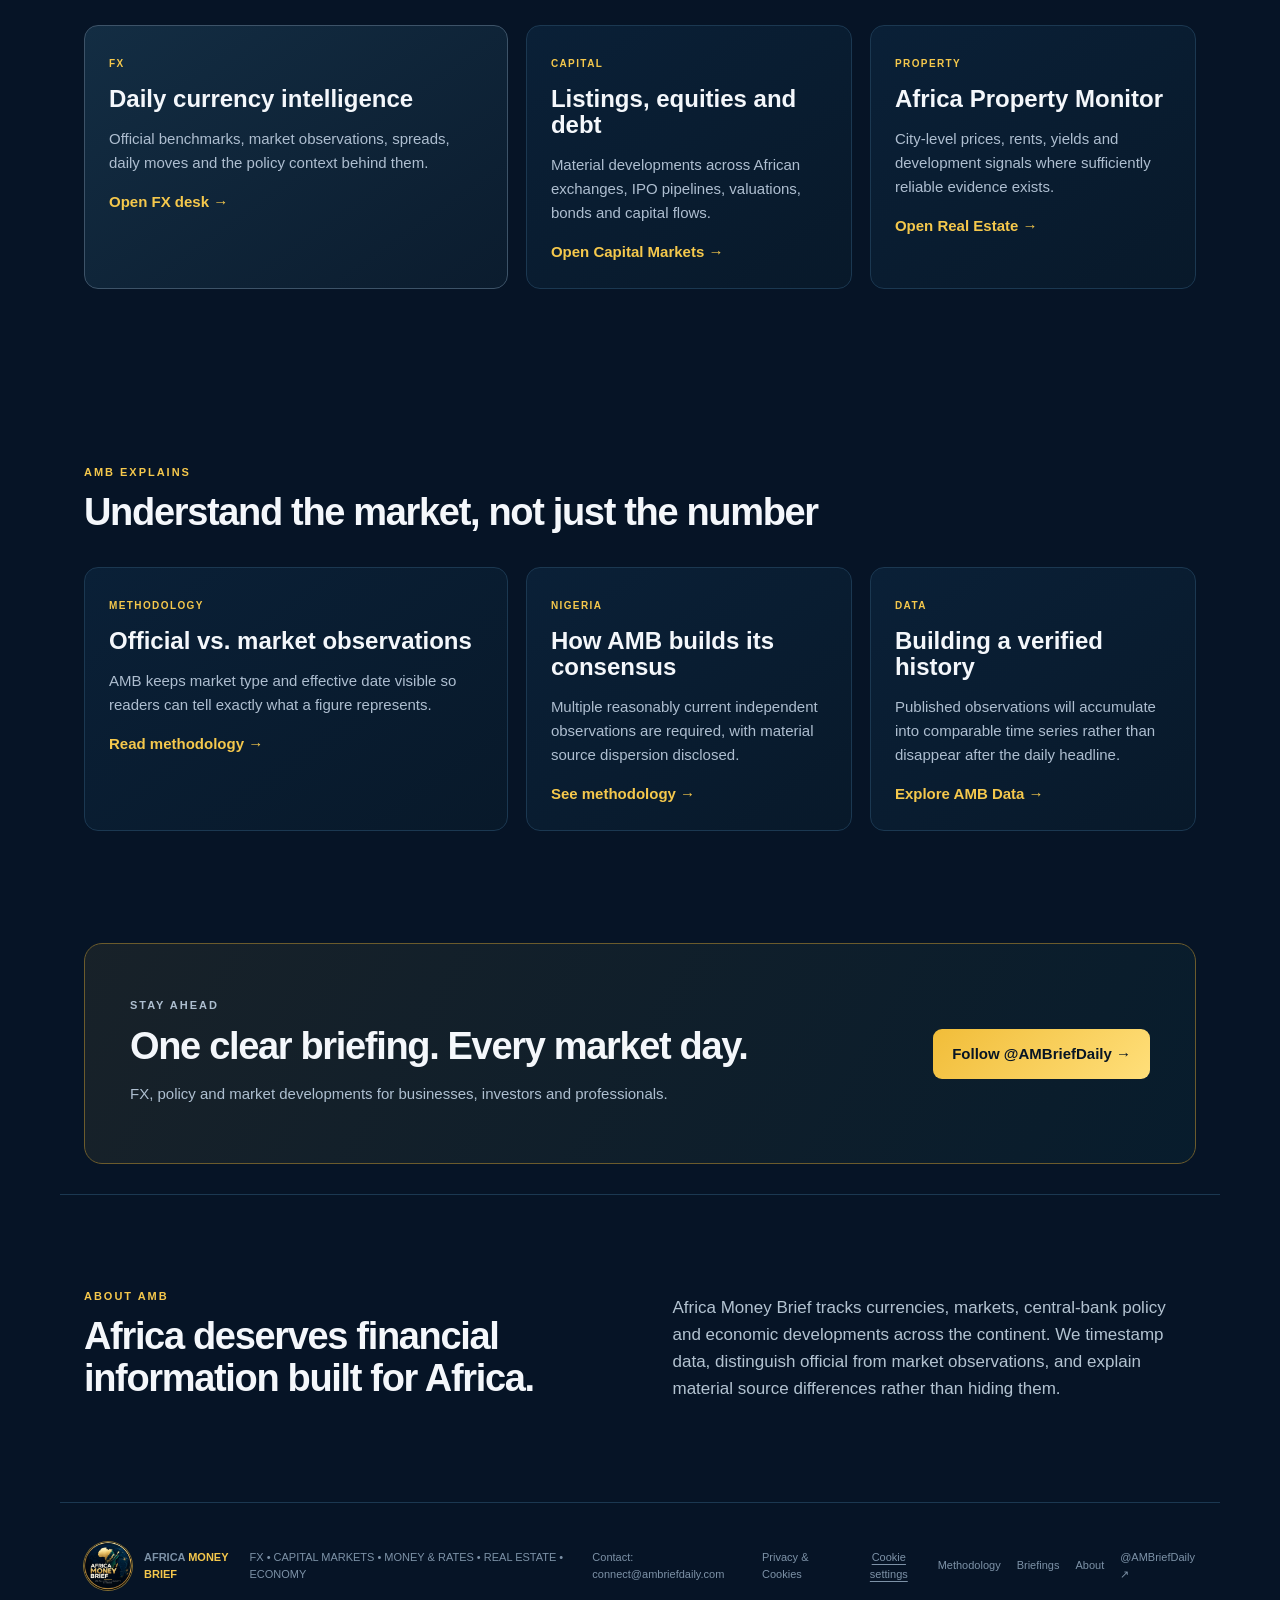
==== commit 2285b16d: "Publish validated FX Early Look for 2026-11-27 Validated the sole prepared candidate, resolved the s" ====
--- a/index.html
+++ b/index.html
@@ -8,7 +8,7 @@
 <section class="hero"><div><p class="eyebrow">AFRICA’S MARKETS, MADE CLEAR</p><h1>Know the rates.<br><i>Understand the move.</i></h1><p class="lead">African FX benchmarks, central-bank signals and market context — concise enough for your morning, rigorous enough for your decisions.</p><div class="actions"><a class="btn" href="fx.html">Today’s FX brief →</a><a class="ghost" href="https://x.com/AMBriefDaily">Follow on X</a></div><div class="trust">✓ Source-aware &nbsp;&nbsp; ✓ Time-stamped &nbsp;&nbsp; ✓ Official vs. market clearly labeled</div></div>
 <!--AMB:board--><div class="board"><div class="boardtop"><span>NIGERIA · PARALLEL BUY MIDPOINT</span><span class="live">EDITION 26 NOV</span></div><div id="mini"><div class="r"><div>USD/NGN<small>CBN NFEM ₦1,392.25 · 25 Nov</small></div><strong>₦1,447.50 <span class="prem" style="color:#64e2a6;font-size:14px">+3.97%</span></strong></div><div class="r"><div>GBP/NGN<small>CBN published ₦1,820.92 · 25 Nov</small></div><strong>₦1,870.00 <span class="prem" style="color:#64e2a6;font-size:14px">+2.70%</span></strong></div><div class="r"><div>EUR/NGN<small>CBN published ₦1,524.51 · 25 Nov</small></div><strong>₦1,572.50 <span class="prem" style="color:#64e2a6;font-size:14px">+3.15%</span></strong></div></div><p id="verified">Premium = parallel buying midpoint ÷ CBN selling rate − 1. Edition 26 Nov. Indicative only.</p></div><!--/AMB:board--></section>
 
-<!--AMB:early-home--><div class="v2"><section class="section"><div class="heading"><div><p class="eyebrow">TODAY'S FX EARLY LOOK · 27 NOV 2026</p><h2>Previous close and latest benchmarks</h2></div><p>Pre-market reference; not live opening quotes. <a href="fx.html#early-look-2026-11-27" style="color:var(--gold)">Full Early Look →</a></p></div><div class="dashgrid"><div class="metric"><small>USD / NGN · 26 Nov</small><strong>—</strong><span>CBN ₦1,387.89 · Parallel range withheld</span></div><div class="metric"><small>GBP / NGN · 26 Nov</small><strong>—</strong><span>CBN ₦1,821.19 · Parallel range withheld</span></div><div class="metric"><small>EUR / NGN · 26 Nov</small><strong>—</strong><span>CBN ₦1,524.73 · Parallel range withheld</span></div><div class="metric"><small>AFRICA CROSS-MARKETS</small><strong>4 markets</strong><span>GH 26 Nov · KE 26 Nov · ZA 26 Nov · EG 25 Nov</span></div></div><p class="fine">Nigeria parallel ranges: previous close / early; aggregated from multiple independent market sources. Effective dates are shown in the full edition. Indicative only; not FX advice.</p></section></div><!--/AMB:early-home--><div class="mr"><section class="section" id="calc"><div class="heading"><div><p class="eyebrow">ESTIMATE EARNINGS</p><h2>What would my money earn?</h2></div><p>Pick a Treasury bill or deposit, enter an amount, and see the simple interest. <a href="money-rates.html" style="color:var(--gold)">Compare all rates →</a></p></div><div class="calc" id="amb-calc"><div><div class="f"><label for="cp">PRODUCT</label><select id="cp"></select></div><div class="f"><label for="ca">AMOUNT</label><input id="ca" type="number" inputmode="decimal" min="0" step="1000" value="10000000"></div><div class="f" id="cmw"><label for="cm">MONTHS HELD</label><input id="cm" type="number" min="1" max="12" step="1" value="12"></div></div>
+<!--AMB:early-home--><div class="v2"><section class="section"><div class="heading"><div><p class="eyebrow">TODAY'S FX EARLY LOOK · 27 NOV 2026</p><h2>Current-day early observations and latest benchmarks</h2></div><p>Pre-market reference; not live opening quotes. <a href="fx.html#early-look-2026-11-27" style="color:var(--gold)">Full Early Look →</a></p></div><div class="dashgrid"><div class="metric"><small>USD / NGN · 26 Nov</small><strong>+4.30%</strong><span>CBN ₦1,387.89 · Buy ₦1,445.0–₦1,450.0 · Sell ₦1,460.0–₦1,460.0</span></div><div class="metric"><small>GBP / NGN · 26 Nov</small><strong>+1.99%</strong><span>CBN ₦1,821.19 · Buy ₦1,850.0–₦1,865.0 · Sell ₦1,870.0–₦1,900.0</span></div><div class="metric"><small>EUR / NGN · 26 Nov</small><strong>+2.97%</strong><span>CBN ₦1,524.73 · Buy ₦1,570.0–₦1,570.0 · Sell ₦1,590.0–₦1,620.0</span></div><div class="metric"><small>AFRICA CROSS-MARKETS</small><strong>4 markets</strong><span>GH 26 Nov · KE 26 Nov · ZA 26 Nov · EG 25 Nov</span></div></div><p class="fine">Nigeria parallel ranges: current-day early; aggregated from multiple independent market sources. Effective dates are shown in the full edition. Indicative only; not FX advice.</p></section></div><!--/AMB:early-home--><div class="mr"><section class="section" id="calc"><div class="heading"><div><p class="eyebrow">ESTIMATE EARNINGS</p><h2>What would my money earn?</h2></div><p>Pick a Treasury bill or deposit, enter an amount, and see the simple interest. <a href="money-rates.html" style="color:var(--gold)">Compare all rates →</a></p></div><div class="calc" id="amb-calc"><div><div class="f"><label for="cp">PRODUCT</label><select id="cp"></select></div><div class="f"><label for="ca">AMOUNT</label><input id="ca" type="number" inputmode="decimal" min="0" step="1000" value="10000000"></div><div class="f" id="cmw"><label for="cm">MONTHS HELD</label><input id="cm" type="number" min="1" max="12" step="1" value="12"></div></div>
 <div class="res"><span id="cl">Estimated interest</span><strong id="ci">—</strong><span id="cs">Loading rates…</span><span style="font-size:12px;color:#8ba0b3">Indicative gross interest before tax, fees and exchange-rate changes. Source dates and older-data warnings appear above. Tiered bank rates depend on the entered balance; banking averages are not offers. Bills are held to maturity; deposit rates are assumed unchanged.</span></div></div>
 <script src="assets/calc.js?v=20261009-tiers"></script></section></div><!--AMB:glance--><div class="v2"><section class="section"><div class="heading"><div><p class="eyebrow">TODAY AT A GLANCE</p><h2>Premium: parallel buy vs CBN selling rate</h2></div><p>Edition 26 Nov 2026. CBN NFEM rate for USD; GBP and EUR as dated. <a href="fx.html" style="color:var(--gold)">Full FX brief →</a></p></div><div class="dashgrid"><div class="metric"><small>USD / NGN</small><strong>+3.97%</strong><span>Parallel buy mid ₦1,447.50 vs CBN ₦1,392.25</span></div><div class="metric"><small>GBP / NGN</small><strong>+2.70%</strong><span>Parallel buy mid ₦1,870.00 vs CBN ₦1,820.92</span></div><div class="metric"><small>EUR / NGN</small><strong>+3.15%</strong><span>Parallel buy mid ₦1,572.50 vs CBN ₦1,524.51</span></div><div class="metric"><small>Coverage</small><strong>5 markets</strong><span>NG · GH · KE · ZA · EG</span></div></div></section></div><!--/AMB:glance--><section class="section market-portals"><div class="heading"><div><p class="eyebrow">EXPLORE AMB</p><h2>Four markets. One African lens.</h2></div><p>Move from the daily headline to the market that matters to you.</p></div><div class="portalgrid">
 <a class="portal fxp" href="fx.html"><span class="portal-icon">FX</span><small>CURRENCIES</small><h3>FX Markets</h3><p>Official rates, parallel markets, spreads, reserves and currency policy.</p><b>Open FX →</b></a>
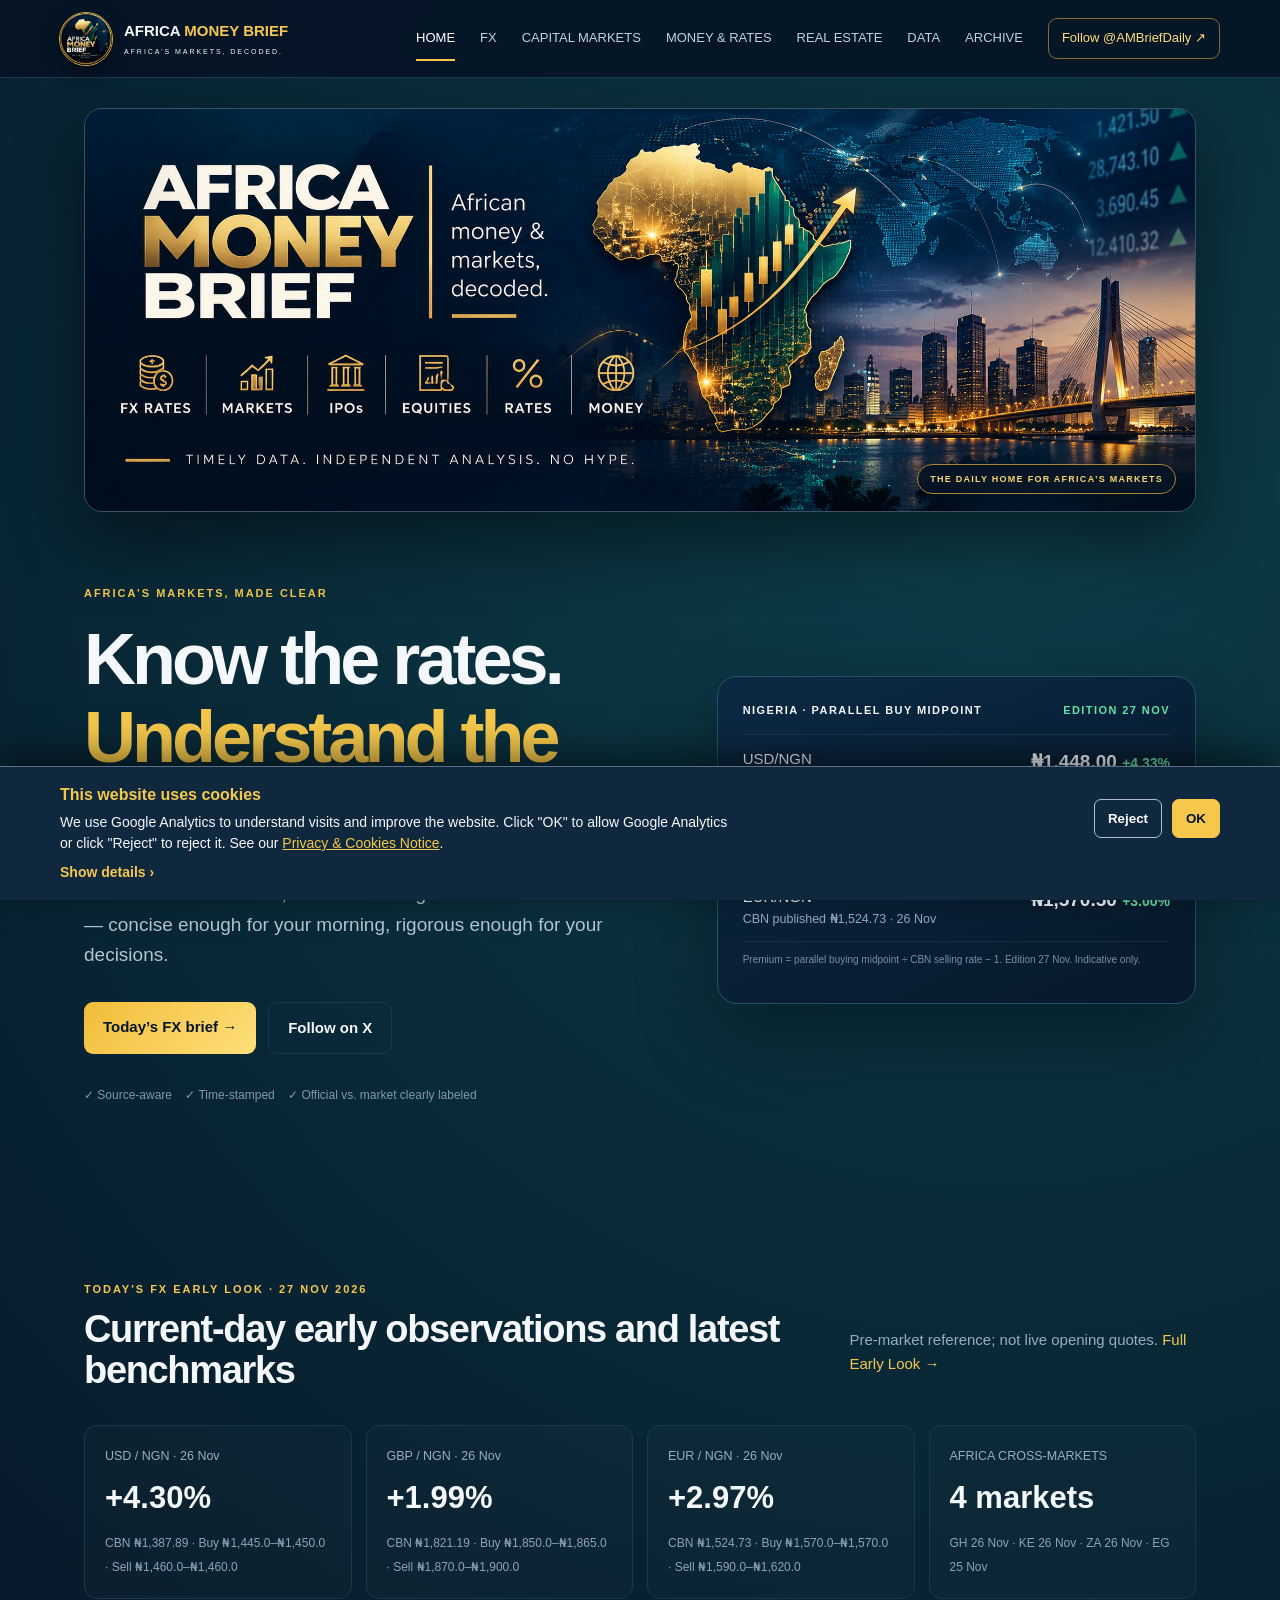
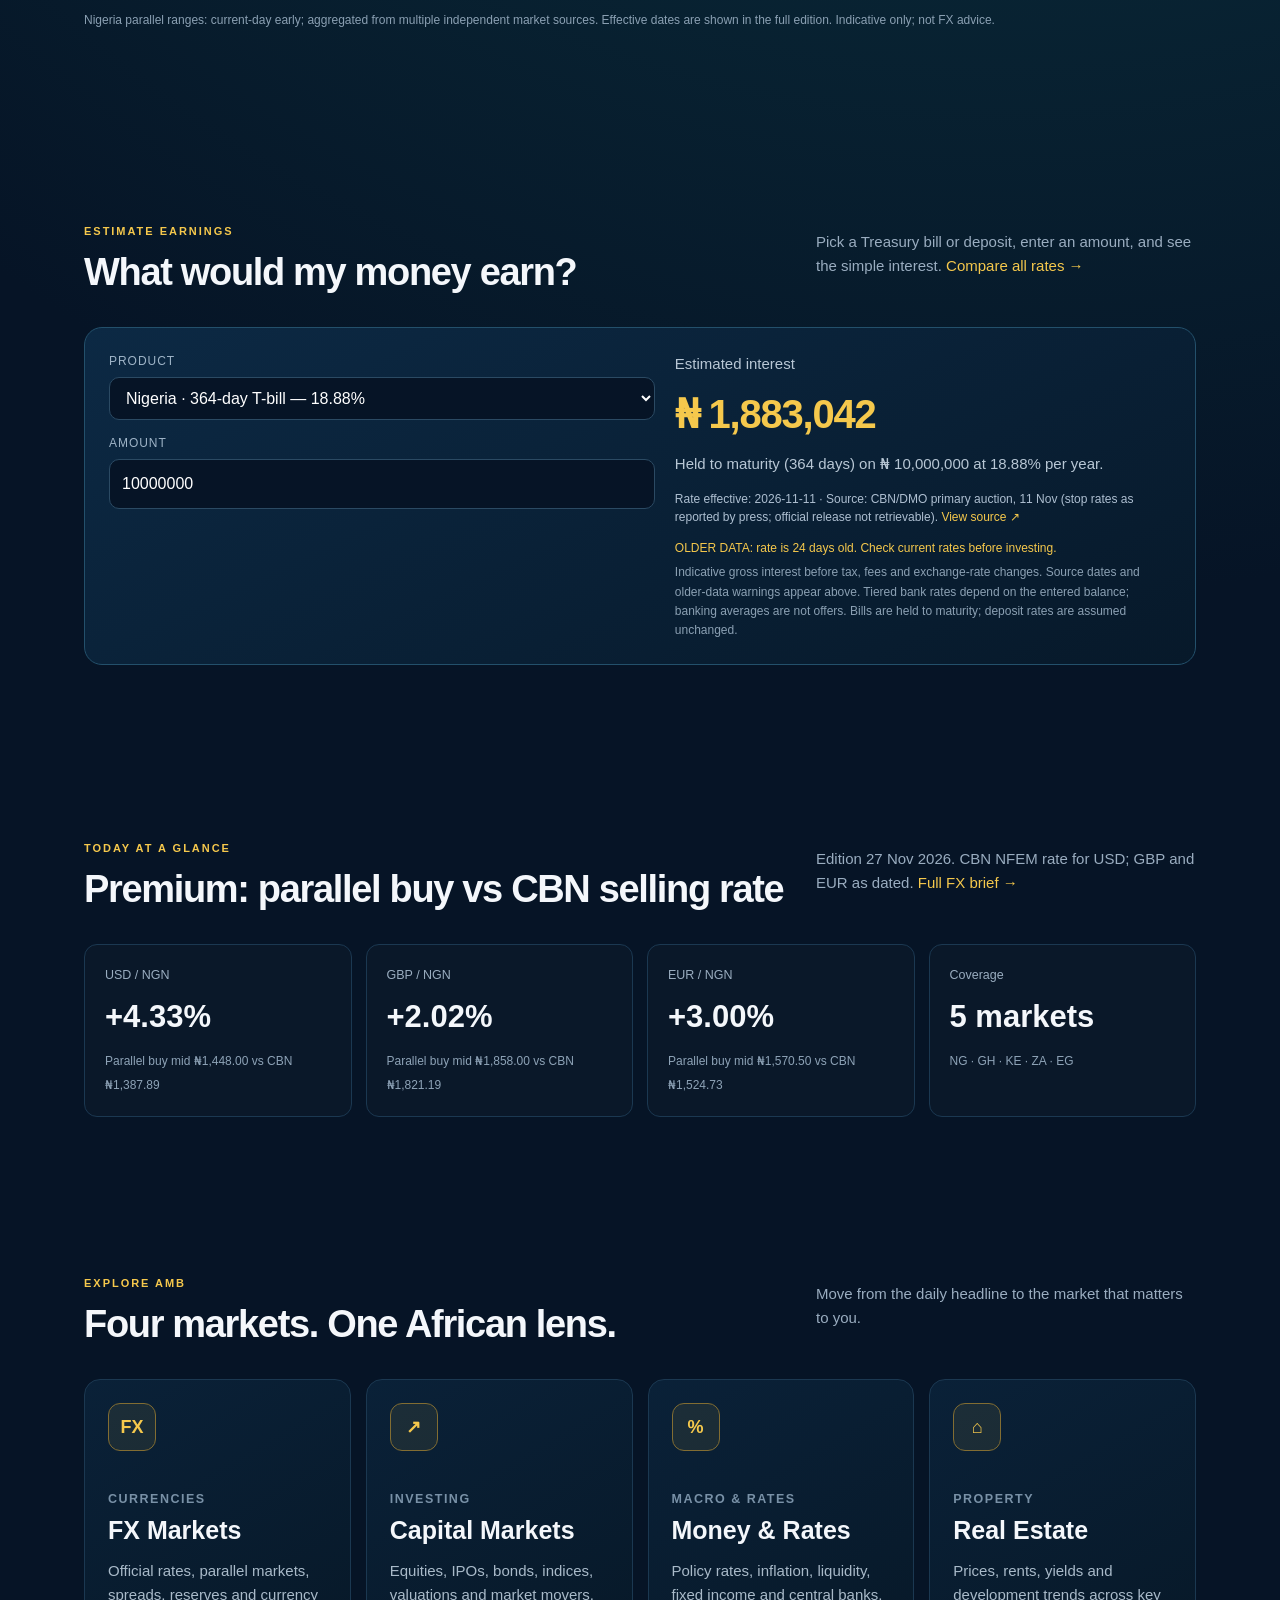
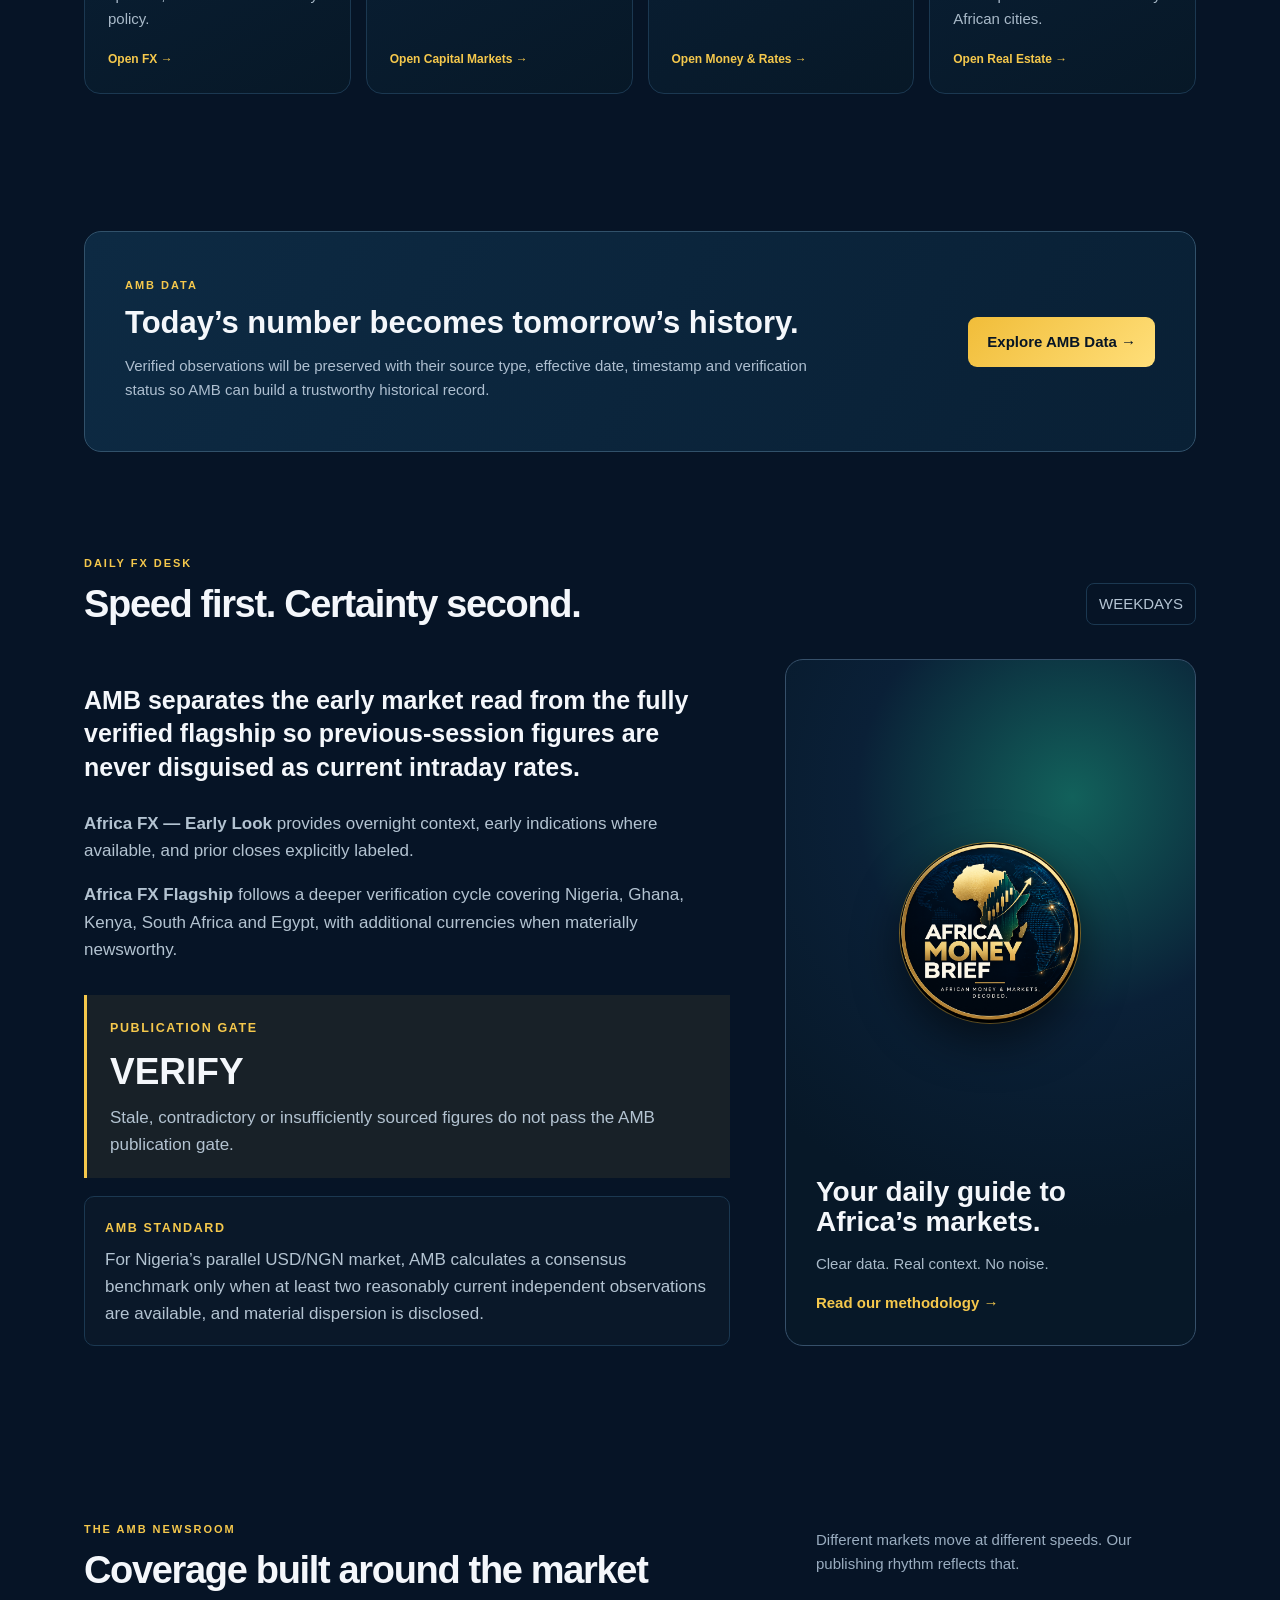
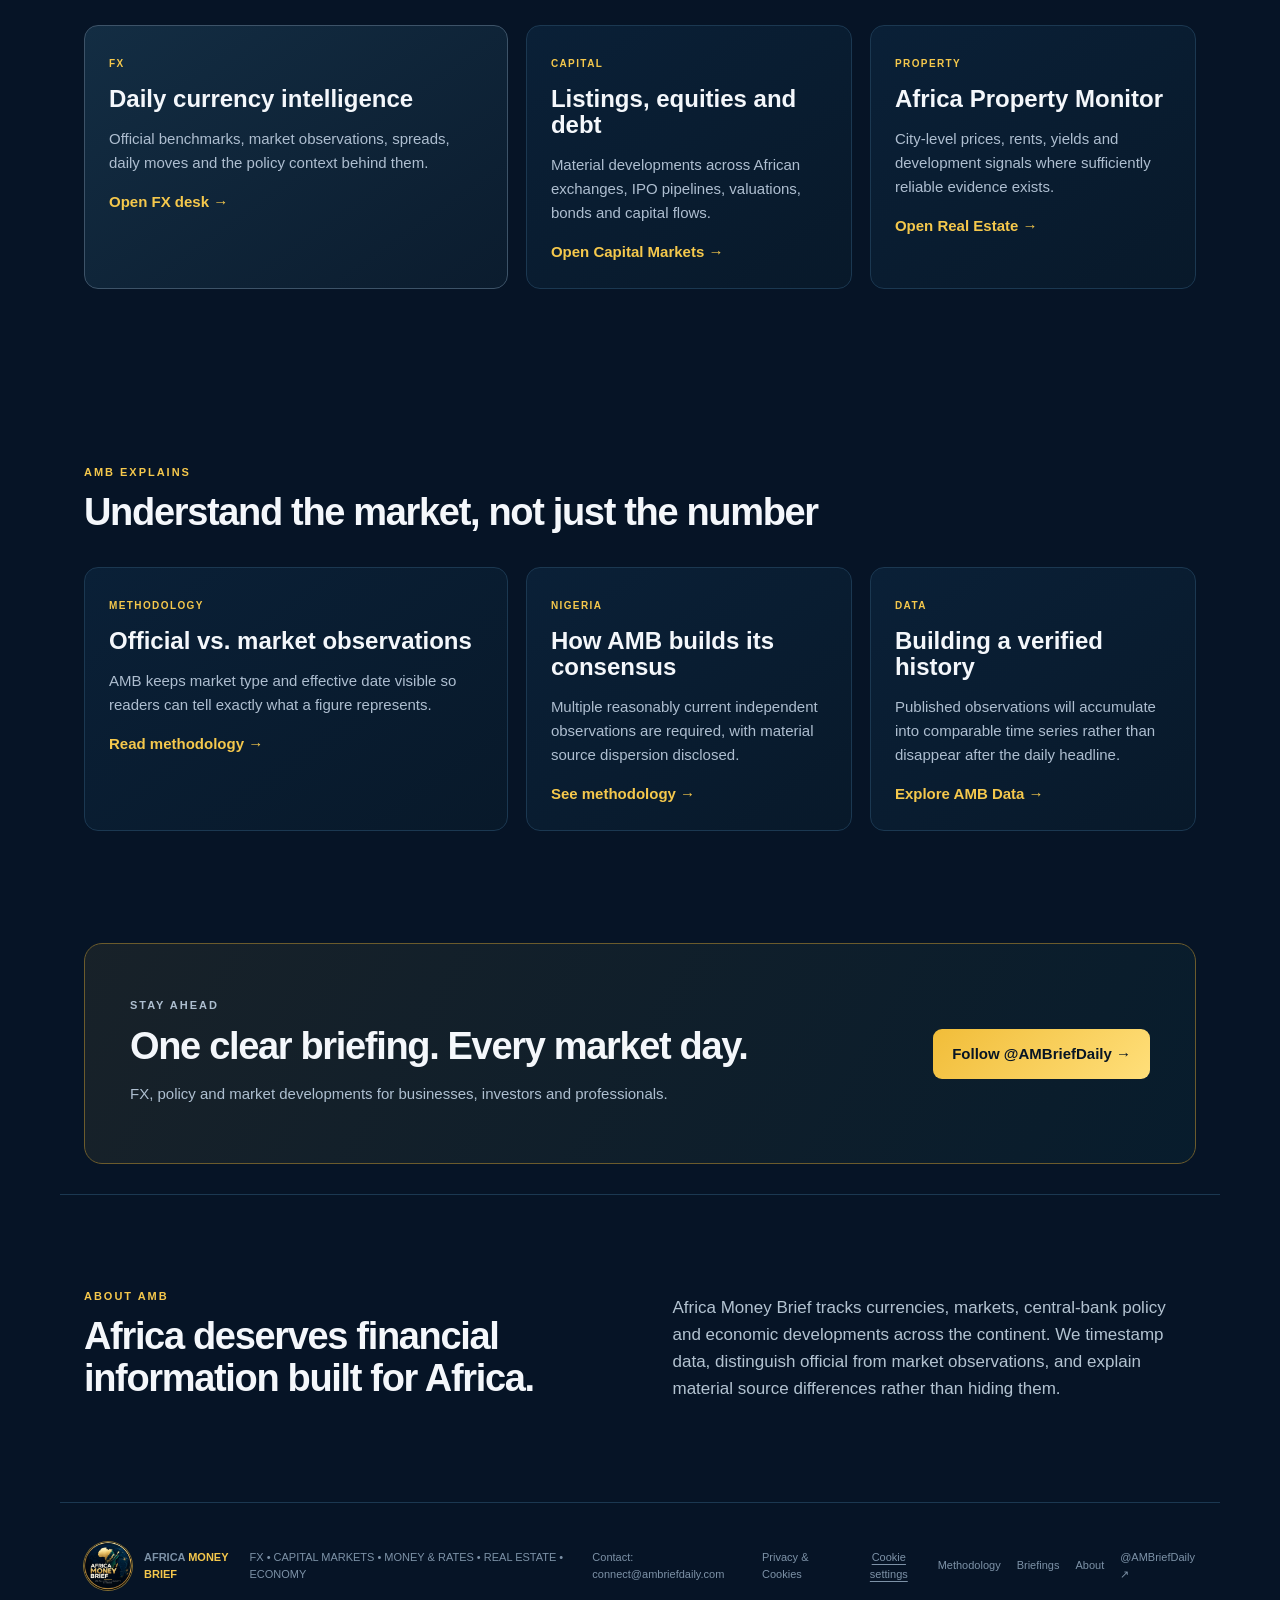
==== commit 5406e29f: "PREPARED Flagship 2026-11-27 Co-Authored-By: Claude Sonnet 5.5 <noreply@anthropic.com> Claude-Sessio" ====
--- a/index.html
+++ b/index.html
@@ -6,11 +6,11 @@
 <header><a class="logo brand-logo" href="index.html"><img src="assets/africa-money-brief-logo.png" alt="Africa Money Brief logo"><span>AFRICA <em>MONEY BRIEF</em><small>AFRICA’S MARKETS, DECODED.</small></span></a><nav><a class="active" href="index.html">HOME</a><a class="" href="fx.html">FX</a><a class="" href="capital-markets.html">CAPITAL MARKETS</a><a class="" href="money-rates.html">MONEY &amp; RATES</a><a class="" href="real-estate.html">REAL ESTATE</a><a class="" href="data.html">DATA</a><a class="" href="archive.html">ARCHIVE</a><a class="x" href="https://x.com/AMBriefDaily">Follow @AMBriefDaily ↗</a></nav></header>
 <main><section class="brand-cover" aria-label="Africa Money Brief brand cover"><img src="assets/africa-money-brief-cover.png" alt="Africa Money Brief — African money and markets, decoded."><div class="cover-overlay"><span>THE DAILY HOME FOR AFRICA’S MARKETS</span></div></section>
 <section class="hero"><div><p class="eyebrow">AFRICA’S MARKETS, MADE CLEAR</p><h1>Know the rates.<br><i>Understand the move.</i></h1><p class="lead">African FX benchmarks, central-bank signals and market context — concise enough for your morning, rigorous enough for your decisions.</p><div class="actions"><a class="btn" href="fx.html">Today’s FX brief →</a><a class="ghost" href="https://x.com/AMBriefDaily">Follow on X</a></div><div class="trust">✓ Source-aware &nbsp;&nbsp; ✓ Time-stamped &nbsp;&nbsp; ✓ Official vs. market clearly labeled</div></div>
-<!--AMB:board--><div class="board"><div class="boardtop"><span>NIGERIA · PARALLEL BUY MIDPOINT</span><span class="live">EDITION 26 NOV</span></div><div id="mini"><div class="r"><div>USD/NGN<small>CBN NFEM ₦1,392.25 · 25 Nov</small></div><strong>₦1,447.50 <span class="prem" style="color:#64e2a6;font-size:14px">+3.97%</span></strong></div><div class="r"><div>GBP/NGN<small>CBN published ₦1,820.92 · 25 Nov</small></div><strong>₦1,870.00 <span class="prem" style="color:#64e2a6;font-size:14px">+2.70%</span></strong></div><div class="r"><div>EUR/NGN<small>CBN published ₦1,524.51 · 25 Nov</small></div><strong>₦1,572.50 <span class="prem" style="color:#64e2a6;font-size:14px">+3.15%</span></strong></div></div><p id="verified">Premium = parallel buying midpoint ÷ CBN selling rate − 1. Edition 26 Nov. Indicative only.</p></div><!--/AMB:board--></section>
+<!--AMB:board--><div class="board"><div class="boardtop"><span>NIGERIA · PARALLEL BUY MIDPOINT</span><span class="live">EDITION 27 NOV</span></div><div id="mini"><div class="r"><div>USD/NGN<small>CBN NFEM ₦1,387.89 · 26 Nov</small></div><strong>₦1,448.00 <span class="prem" style="color:#64e2a6;font-size:14px">+4.33%</span></strong></div><div class="r"><div>GBP/NGN<small>CBN published ₦1,821.19 · 26 Nov</small></div><strong>₦1,858.00 <span class="prem" style="color:#64e2a6;font-size:14px">+2.02%</span></strong></div><div class="r"><div>EUR/NGN<small>CBN published ₦1,524.73 · 26 Nov</small></div><strong>₦1,570.50 <span class="prem" style="color:#64e2a6;font-size:14px">+3.00%</span></strong></div></div><p id="verified">Premium = parallel buying midpoint ÷ CBN selling rate − 1. Edition 27 Nov. Indicative only.</p></div><!--/AMB:board--></section>
 
 <!--AMB:early-home--><div class="v2"><section class="section"><div class="heading"><div><p class="eyebrow">TODAY'S FX EARLY LOOK · 27 NOV 2026</p><h2>Current-day early observations and latest benchmarks</h2></div><p>Pre-market reference; not live opening quotes. <a href="fx.html#early-look-2026-11-27" style="color:var(--gold)">Full Early Look →</a></p></div><div class="dashgrid"><div class="metric"><small>USD / NGN · 26 Nov</small><strong>+4.30%</strong><span>CBN ₦1,387.89 · Buy ₦1,445.0–₦1,450.0 · Sell ₦1,460.0–₦1,460.0</span></div><div class="metric"><small>GBP / NGN · 26 Nov</small><strong>+1.99%</strong><span>CBN ₦1,821.19 · Buy ₦1,850.0–₦1,865.0 · Sell ₦1,870.0–₦1,900.0</span></div><div class="metric"><small>EUR / NGN · 26 Nov</small><strong>+2.97%</strong><span>CBN ₦1,524.73 · Buy ₦1,570.0–₦1,570.0 · Sell ₦1,590.0–₦1,620.0</span></div><div class="metric"><small>AFRICA CROSS-MARKETS</small><strong>4 markets</strong><span>GH 26 Nov · KE 26 Nov · ZA 26 Nov · EG 25 Nov</span></div></div><p class="fine">Nigeria parallel ranges: current-day early; aggregated from multiple independent market sources. Effective dates are shown in the full edition. Indicative only; not FX advice.</p></section></div><!--/AMB:early-home--><div class="mr"><section class="section" id="calc"><div class="heading"><div><p class="eyebrow">ESTIMATE EARNINGS</p><h2>What would my money earn?</h2></div><p>Pick a Treasury bill or deposit, enter an amount, and see the simple interest. <a href="money-rates.html" style="color:var(--gold)">Compare all rates →</a></p></div><div class="calc" id="amb-calc"><div><div class="f"><label for="cp">PRODUCT</label><select id="cp"></select></div><div class="f"><label for="ca">AMOUNT</label><input id="ca" type="number" inputmode="decimal" min="0" step="1000" value="10000000"></div><div class="f" id="cmw"><label for="cm">MONTHS HELD</label><input id="cm" type="number" min="1" max="12" step="1" value="12"></div></div>
 <div class="res"><span id="cl">Estimated interest</span><strong id="ci">—</strong><span id="cs">Loading rates…</span><span style="font-size:12px;color:#8ba0b3">Indicative gross interest before tax, fees and exchange-rate changes. Source dates and older-data warnings appear above. Tiered bank rates depend on the entered balance; banking averages are not offers. Bills are held to maturity; deposit rates are assumed unchanged.</span></div></div>
-<script src="assets/calc.js?v=20261009-tiers"></script></section></div><!--AMB:glance--><div class="v2"><section class="section"><div class="heading"><div><p class="eyebrow">TODAY AT A GLANCE</p><h2>Premium: parallel buy vs CBN selling rate</h2></div><p>Edition 26 Nov 2026. CBN NFEM rate for USD; GBP and EUR as dated. <a href="fx.html" style="color:var(--gold)">Full FX brief →</a></p></div><div class="dashgrid"><div class="metric"><small>USD / NGN</small><strong>+3.97%</strong><span>Parallel buy mid ₦1,447.50 vs CBN ₦1,392.25</span></div><div class="metric"><small>GBP / NGN</small><strong>+2.70%</strong><span>Parallel buy mid ₦1,870.00 vs CBN ₦1,820.92</span></div><div class="metric"><small>EUR / NGN</small><strong>+3.15%</strong><span>Parallel buy mid ₦1,572.50 vs CBN ₦1,524.51</span></div><div class="metric"><small>Coverage</small><strong>5 markets</strong><span>NG · GH · KE · ZA · EG</span></div></div></section></div><!--/AMB:glance--><section class="section market-portals"><div class="heading"><div><p class="eyebrow">EXPLORE AMB</p><h2>Four markets. One African lens.</h2></div><p>Move from the daily headline to the market that matters to you.</p></div><div class="portalgrid">
+<script src="assets/calc.js?v=20261009-tiers"></script></section></div><!--AMB:glance--><div class="v2"><section class="section"><div class="heading"><div><p class="eyebrow">TODAY AT A GLANCE</p><h2>Premium: parallel buy vs CBN selling rate</h2></div><p>Edition 27 Nov 2026. CBN NFEM rate for USD; GBP and EUR as dated. <a href="fx.html" style="color:var(--gold)">Full FX brief →</a></p></div><div class="dashgrid"><div class="metric"><small>USD / NGN</small><strong>+4.33%</strong><span>Parallel buy mid ₦1,448.00 vs CBN ₦1,387.89</span></div><div class="metric"><small>GBP / NGN</small><strong>+2.02%</strong><span>Parallel buy mid ₦1,858.00 vs CBN ₦1,821.19</span></div><div class="metric"><small>EUR / NGN</small><strong>+3.00%</strong><span>Parallel buy mid ₦1,570.50 vs CBN ₦1,524.73</span></div><div class="metric"><small>Coverage</small><strong>5 markets</strong><span>NG · GH · KE · ZA · EG</span></div></div></section></div><!--/AMB:glance--><section class="section market-portals"><div class="heading"><div><p class="eyebrow">EXPLORE AMB</p><h2>Four markets. One African lens.</h2></div><p>Move from the daily headline to the market that matters to you.</p></div><div class="portalgrid">
 <a class="portal fxp" href="fx.html"><span class="portal-icon">FX</span><small>CURRENCIES</small><h3>FX Markets</h3><p>Official rates, parallel markets, spreads, reserves and currency policy.</p><b>Open FX →</b></a>
 <a class="portal capp" href="capital-markets.html"><span class="portal-icon">↗</span><small>INVESTING</small><h3>Capital Markets</h3><p>Equities, IPOs, bonds, indices, valuations and market movers.</p><b>Open Capital Markets →</b></a>
 <a class="portal moneyp" href="money-rates.html"><span class="portal-icon">%</span><small>MACRO & RATES</small><h3>Money & Rates</h3><p>Policy rates, inflation, liquidity, fixed income and central banks.</p><b>Open Money & Rates →</b></a>
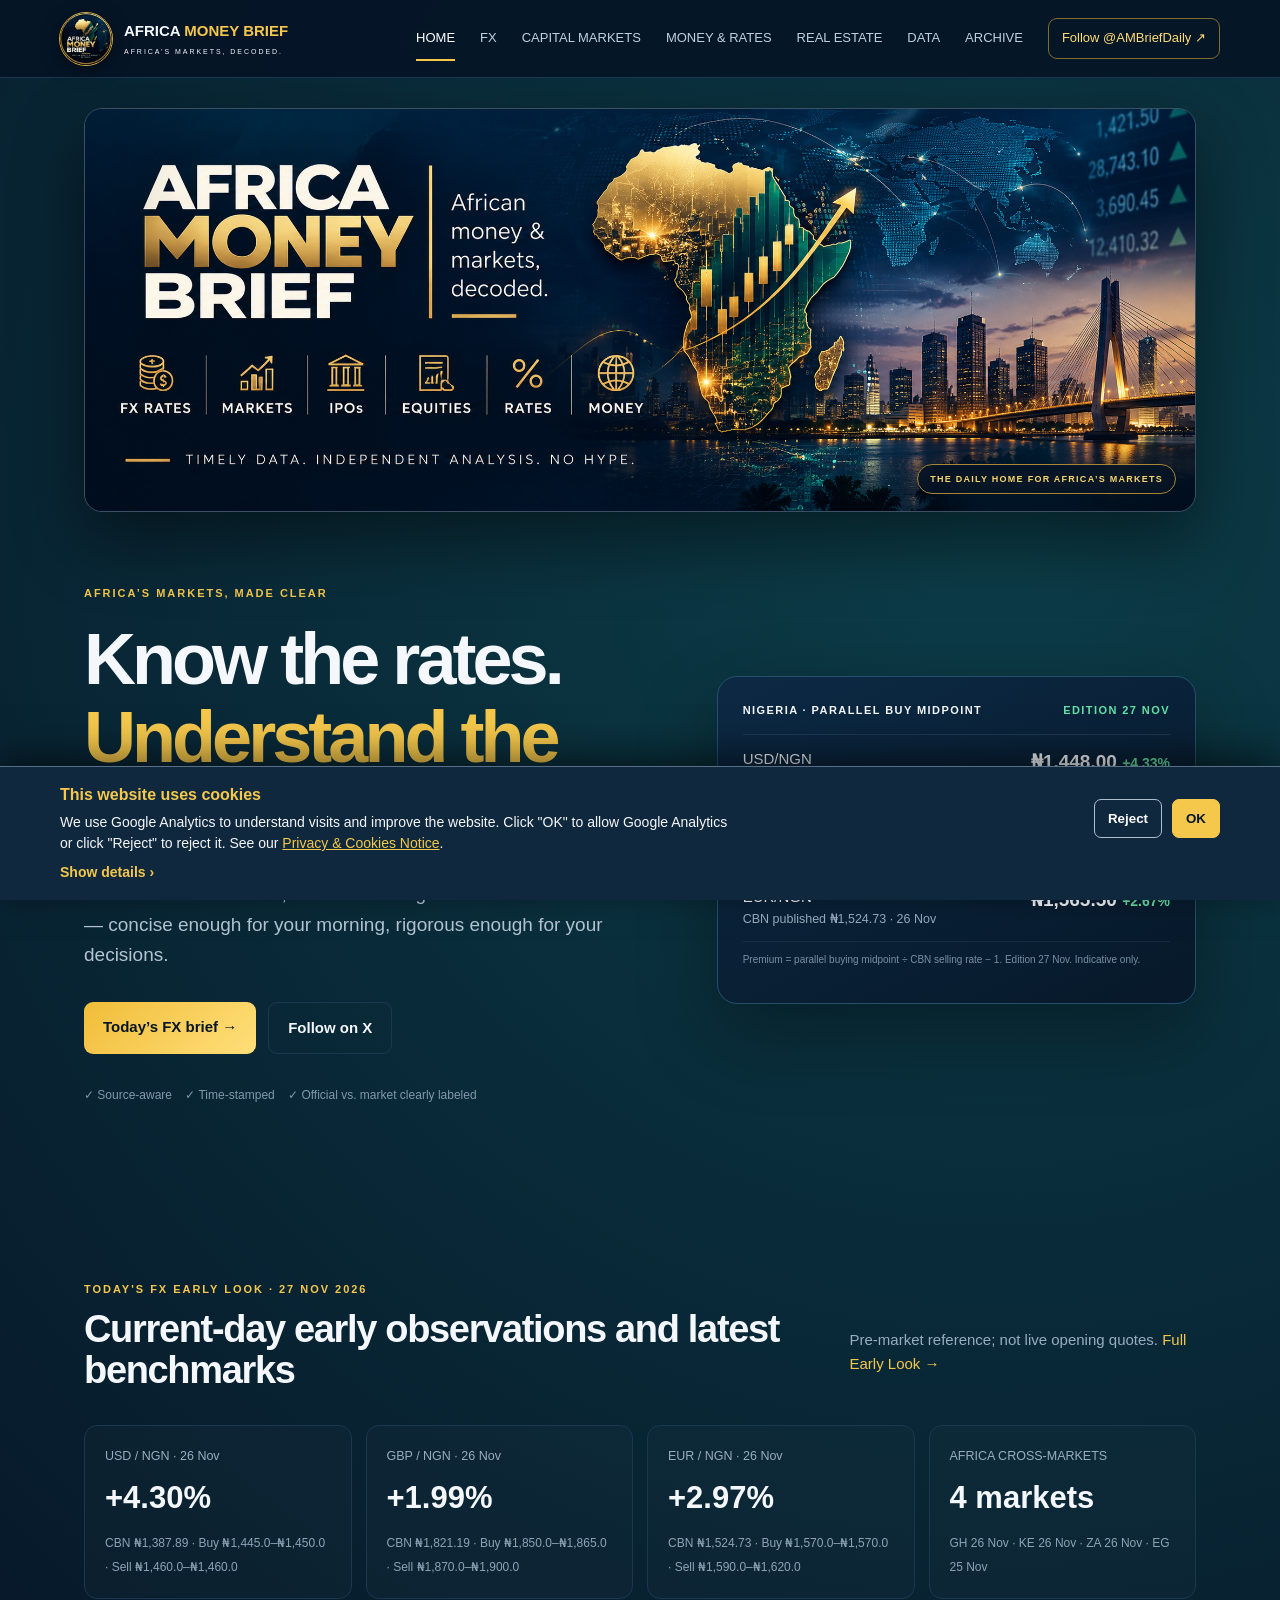
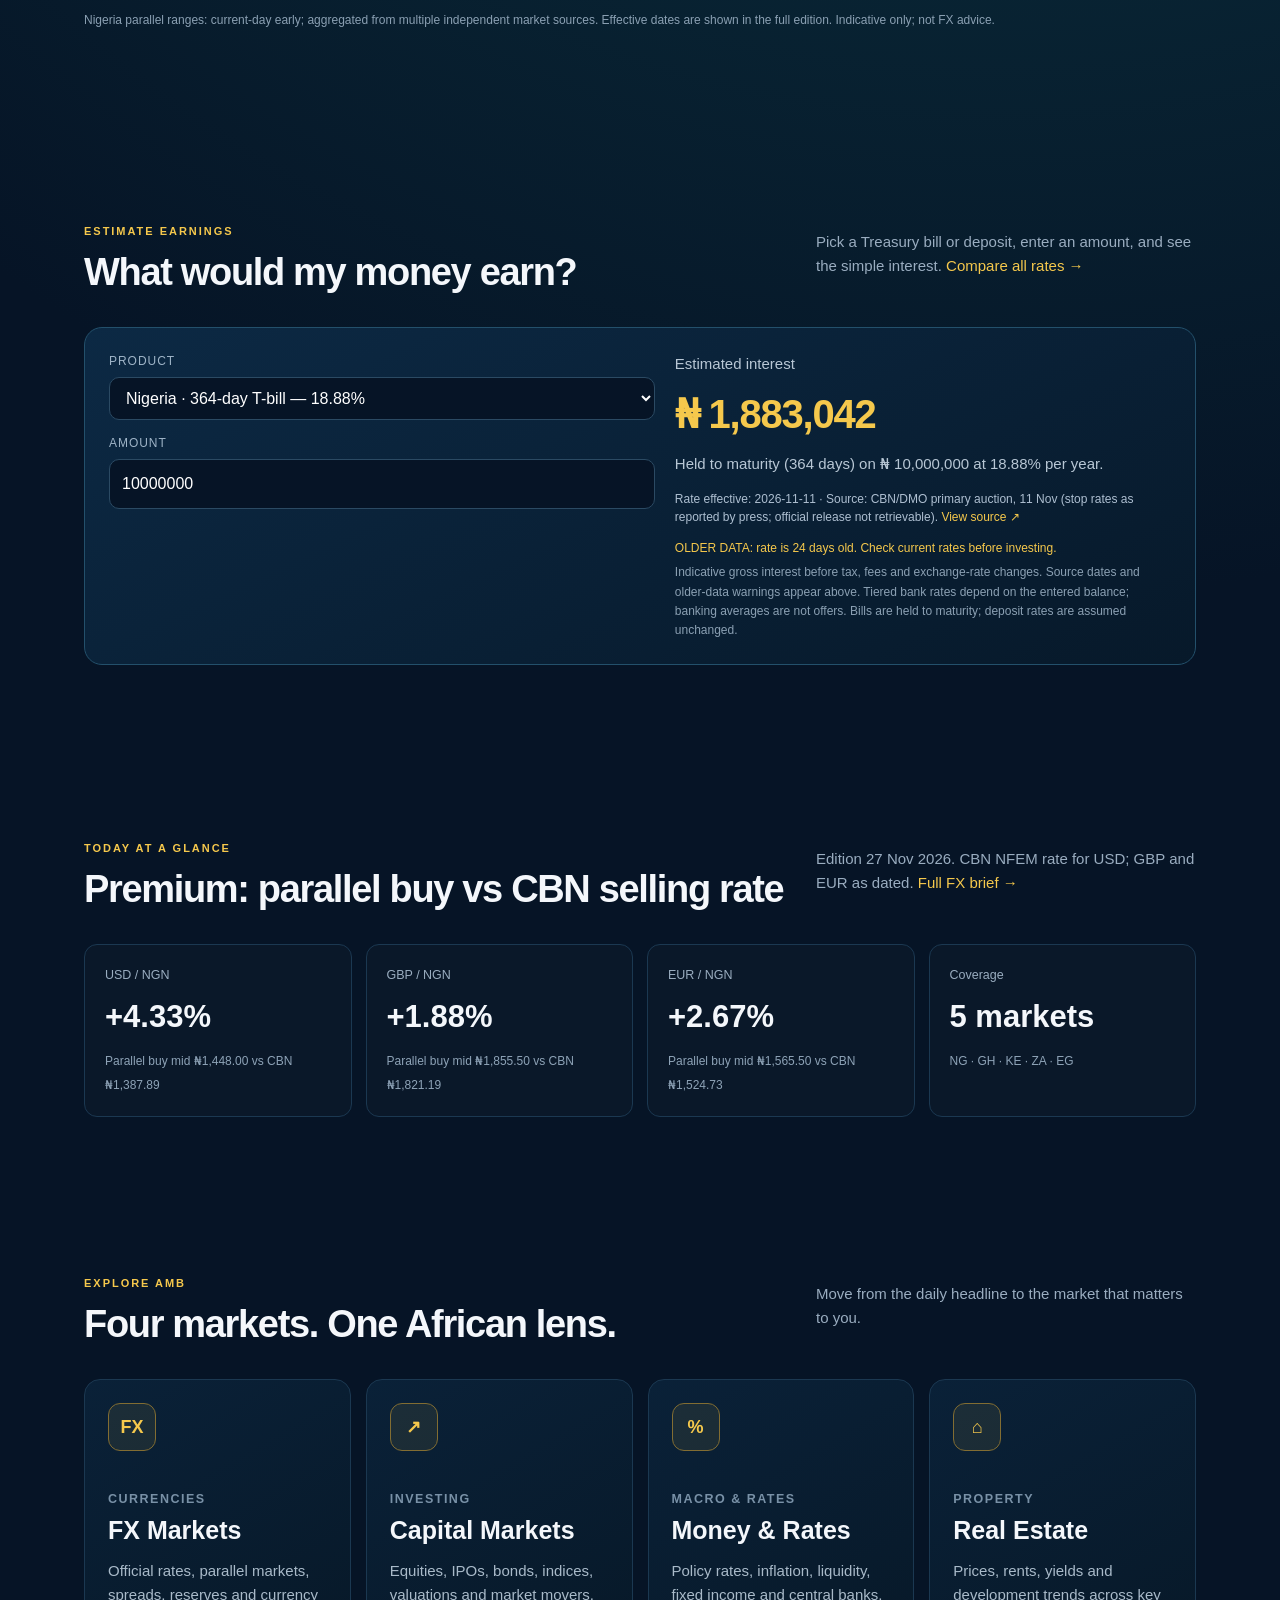
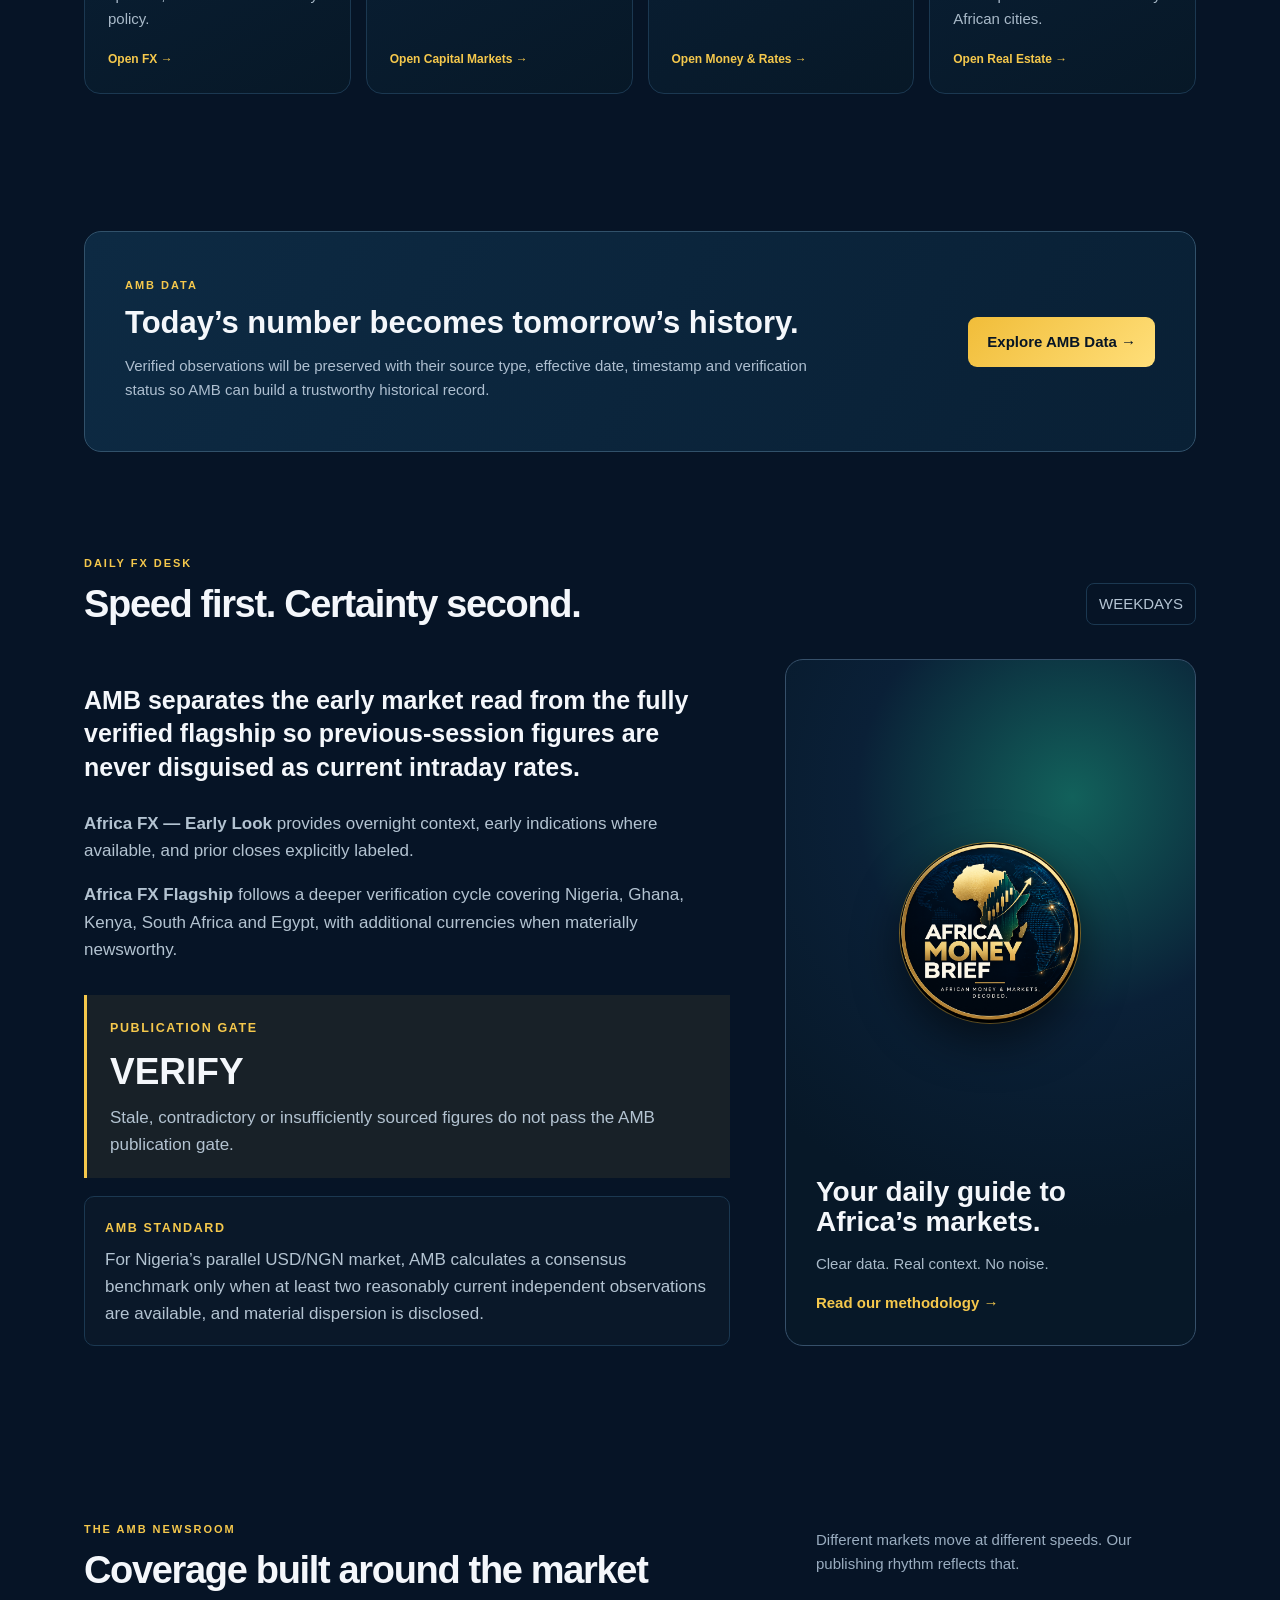
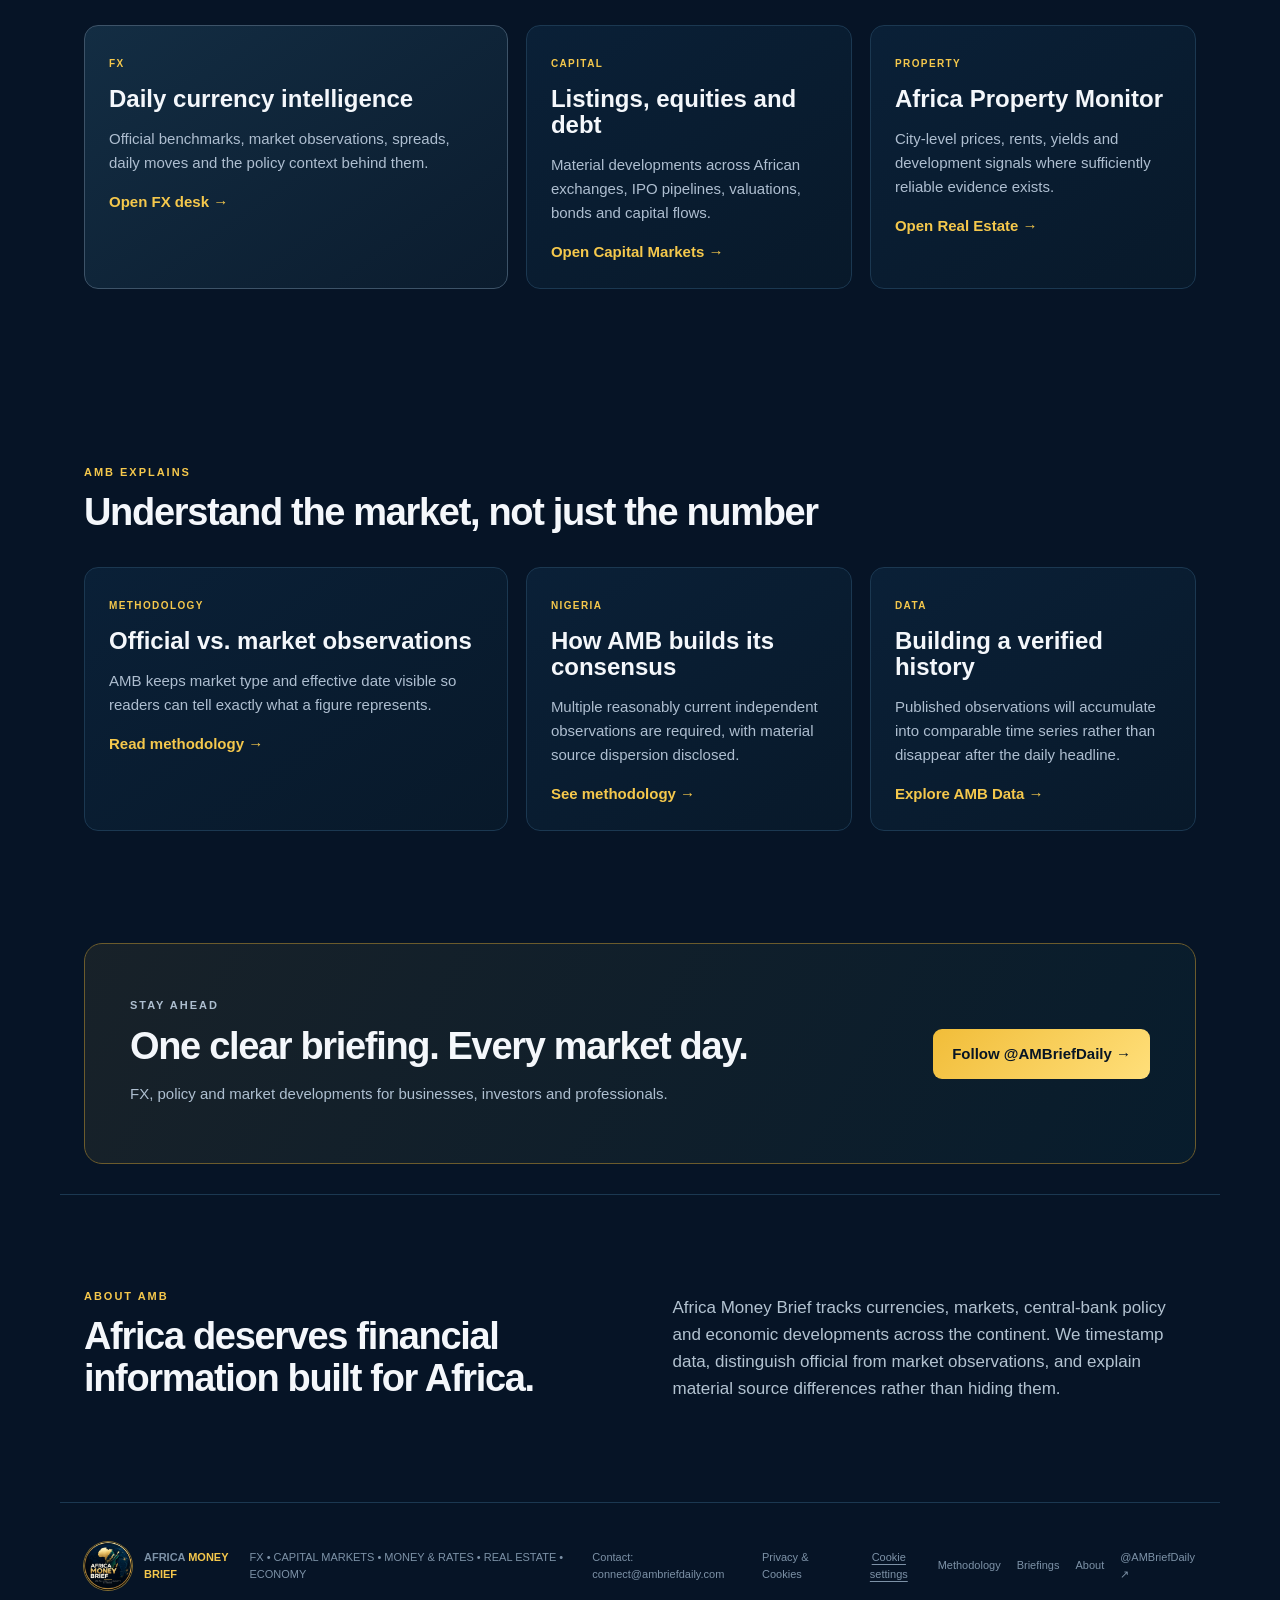
==== commit 8ae016f8: "Publish validated FX Flagship for 2026-11-27" ====
--- a/index.html
+++ b/index.html
@@ -6,11 +6,11 @@
 <header><a class="logo brand-logo" href="index.html"><img src="assets/africa-money-brief-logo.png" alt="Africa Money Brief logo"><span>AFRICA <em>MONEY BRIEF</em><small>AFRICA’S MARKETS, DECODED.</small></span></a><nav><a class="active" href="index.html">HOME</a><a class="" href="fx.html">FX</a><a class="" href="capital-markets.html">CAPITAL MARKETS</a><a class="" href="money-rates.html">MONEY &amp; RATES</a><a class="" href="real-estate.html">REAL ESTATE</a><a class="" href="data.html">DATA</a><a class="" href="archive.html">ARCHIVE</a><a class="x" href="https://x.com/AMBriefDaily">Follow @AMBriefDaily ↗</a></nav></header>
 <main><section class="brand-cover" aria-label="Africa Money Brief brand cover"><img src="assets/africa-money-brief-cover.png" alt="Africa Money Brief — African money and markets, decoded."><div class="cover-overlay"><span>THE DAILY HOME FOR AFRICA’S MARKETS</span></div></section>
 <section class="hero"><div><p class="eyebrow">AFRICA’S MARKETS, MADE CLEAR</p><h1>Know the rates.<br><i>Understand the move.</i></h1><p class="lead">African FX benchmarks, central-bank signals and market context — concise enough for your morning, rigorous enough for your decisions.</p><div class="actions"><a class="btn" href="fx.html">Today’s FX brief →</a><a class="ghost" href="https://x.com/AMBriefDaily">Follow on X</a></div><div class="trust">✓ Source-aware &nbsp;&nbsp; ✓ Time-stamped &nbsp;&nbsp; ✓ Official vs. market clearly labeled</div></div>
-<!--AMB:board--><div class="board"><div class="boardtop"><span>NIGERIA · PARALLEL BUY MIDPOINT</span><span class="live">EDITION 27 NOV</span></div><div id="mini"><div class="r"><div>USD/NGN<small>CBN NFEM ₦1,387.89 · 26 Nov</small></div><strong>₦1,448.00 <span class="prem" style="color:#64e2a6;font-size:14px">+4.33%</span></strong></div><div class="r"><div>GBP/NGN<small>CBN published ₦1,821.19 · 26 Nov</small></div><strong>₦1,858.00 <span class="prem" style="color:#64e2a6;font-size:14px">+2.02%</span></strong></div><div class="r"><div>EUR/NGN<small>CBN published ₦1,524.73 · 26 Nov</small></div><strong>₦1,570.50 <span class="prem" style="color:#64e2a6;font-size:14px">+3.00%</span></strong></div></div><p id="verified">Premium = parallel buying midpoint ÷ CBN selling rate − 1. Edition 27 Nov. Indicative only.</p></div><!--/AMB:board--></section>
+<!--AMB:board--><div class="board"><div class="boardtop"><span>NIGERIA · PARALLEL BUY MIDPOINT</span><span class="live">EDITION 27 NOV</span></div><div id="mini"><div class="r"><div>USD/NGN<small>CBN NFEM ₦1,387.89 · 26 Nov</small></div><strong>₦1,448.00 <span class="prem" style="color:#64e2a6;font-size:14px">+4.33%</span></strong></div><div class="r"><div>GBP/NGN<small>CBN published ₦1,821.19 · 26 Nov</small></div><strong>₦1,855.50 <span class="prem" style="color:#64e2a6;font-size:14px">+1.88%</span></strong></div><div class="r"><div>EUR/NGN<small>CBN published ₦1,524.73 · 26 Nov</small></div><strong>₦1,565.50 <span class="prem" style="color:#64e2a6;font-size:14px">+2.67%</span></strong></div></div><p id="verified">Premium = parallel buying midpoint ÷ CBN selling rate − 1. Edition 27 Nov. Indicative only.</p></div><!--/AMB:board--></section>
 
 <!--AMB:early-home--><div class="v2"><section class="section"><div class="heading"><div><p class="eyebrow">TODAY'S FX EARLY LOOK · 27 NOV 2026</p><h2>Current-day early observations and latest benchmarks</h2></div><p>Pre-market reference; not live opening quotes. <a href="fx.html#early-look-2026-11-27" style="color:var(--gold)">Full Early Look →</a></p></div><div class="dashgrid"><div class="metric"><small>USD / NGN · 26 Nov</small><strong>+4.30%</strong><span>CBN ₦1,387.89 · Buy ₦1,445.0–₦1,450.0 · Sell ₦1,460.0–₦1,460.0</span></div><div class="metric"><small>GBP / NGN · 26 Nov</small><strong>+1.99%</strong><span>CBN ₦1,821.19 · Buy ₦1,850.0–₦1,865.0 · Sell ₦1,870.0–₦1,900.0</span></div><div class="metric"><small>EUR / NGN · 26 Nov</small><strong>+2.97%</strong><span>CBN ₦1,524.73 · Buy ₦1,570.0–₦1,570.0 · Sell ₦1,590.0–₦1,620.0</span></div><div class="metric"><small>AFRICA CROSS-MARKETS</small><strong>4 markets</strong><span>GH 26 Nov · KE 26 Nov · ZA 26 Nov · EG 25 Nov</span></div></div><p class="fine">Nigeria parallel ranges: current-day early; aggregated from multiple independent market sources. Effective dates are shown in the full edition. Indicative only; not FX advice.</p></section></div><!--/AMB:early-home--><div class="mr"><section class="section" id="calc"><div class="heading"><div><p class="eyebrow">ESTIMATE EARNINGS</p><h2>What would my money earn?</h2></div><p>Pick a Treasury bill or deposit, enter an amount, and see the simple interest. <a href="money-rates.html" style="color:var(--gold)">Compare all rates →</a></p></div><div class="calc" id="amb-calc"><div><div class="f"><label for="cp">PRODUCT</label><select id="cp"></select></div><div class="f"><label for="ca">AMOUNT</label><input id="ca" type="number" inputmode="decimal" min="0" step="1000" value="10000000"></div><div class="f" id="cmw"><label for="cm">MONTHS HELD</label><input id="cm" type="number" min="1" max="12" step="1" value="12"></div></div>
 <div class="res"><span id="cl">Estimated interest</span><strong id="ci">—</strong><span id="cs">Loading rates…</span><span style="font-size:12px;color:#8ba0b3">Indicative gross interest before tax, fees and exchange-rate changes. Source dates and older-data warnings appear above. Tiered bank rates depend on the entered balance; banking averages are not offers. Bills are held to maturity; deposit rates are assumed unchanged.</span></div></div>
-<script src="assets/calc.js?v=20261009-tiers"></script></section></div><!--AMB:glance--><div class="v2"><section class="section"><div class="heading"><div><p class="eyebrow">TODAY AT A GLANCE</p><h2>Premium: parallel buy vs CBN selling rate</h2></div><p>Edition 27 Nov 2026. CBN NFEM rate for USD; GBP and EUR as dated. <a href="fx.html" style="color:var(--gold)">Full FX brief →</a></p></div><div class="dashgrid"><div class="metric"><small>USD / NGN</small><strong>+4.33%</strong><span>Parallel buy mid ₦1,448.00 vs CBN ₦1,387.89</span></div><div class="metric"><small>GBP / NGN</small><strong>+2.02%</strong><span>Parallel buy mid ₦1,858.00 vs CBN ₦1,821.19</span></div><div class="metric"><small>EUR / NGN</small><strong>+3.00%</strong><span>Parallel buy mid ₦1,570.50 vs CBN ₦1,524.73</span></div><div class="metric"><small>Coverage</small><strong>5 markets</strong><span>NG · GH · KE · ZA · EG</span></div></div></section></div><!--/AMB:glance--><section class="section market-portals"><div class="heading"><div><p class="eyebrow">EXPLORE AMB</p><h2>Four markets. One African lens.</h2></div><p>Move from the daily headline to the market that matters to you.</p></div><div class="portalgrid">
+<script src="assets/calc.js?v=20261009-tiers"></script></section></div><!--AMB:glance--><div class="v2"><section class="section"><div class="heading"><div><p class="eyebrow">TODAY AT A GLANCE</p><h2>Premium: parallel buy vs CBN selling rate</h2></div><p>Edition 27 Nov 2026. CBN NFEM rate for USD; GBP and EUR as dated. <a href="fx.html" style="color:var(--gold)">Full FX brief →</a></p></div><div class="dashgrid"><div class="metric"><small>USD / NGN</small><strong>+4.33%</strong><span>Parallel buy mid ₦1,448.00 vs CBN ₦1,387.89</span></div><div class="metric"><small>GBP / NGN</small><strong>+1.88%</strong><span>Parallel buy mid ₦1,855.50 vs CBN ₦1,821.19</span></div><div class="metric"><small>EUR / NGN</small><strong>+2.67%</strong><span>Parallel buy mid ₦1,565.50 vs CBN ₦1,524.73</span></div><div class="metric"><small>Coverage</small><strong>5 markets</strong><span>NG · GH · KE · ZA · EG</span></div></div></section></div><!--/AMB:glance--><section class="section market-portals"><div class="heading"><div><p class="eyebrow">EXPLORE AMB</p><h2>Four markets. One African lens.</h2></div><p>Move from the daily headline to the market that matters to you.</p></div><div class="portalgrid">
 <a class="portal fxp" href="fx.html"><span class="portal-icon">FX</span><small>CURRENCIES</small><h3>FX Markets</h3><p>Official rates, parallel markets, spreads, reserves and currency policy.</p><b>Open FX →</b></a>
 <a class="portal capp" href="capital-markets.html"><span class="portal-icon">↗</span><small>INVESTING</small><h3>Capital Markets</h3><p>Equities, IPOs, bonds, indices, valuations and market movers.</p><b>Open Capital Markets →</b></a>
 <a class="portal moneyp" href="money-rates.html"><span class="portal-icon">%</span><small>MACRO & RATES</small><h3>Money & Rates</h3><p>Policy rates, inflation, liquidity, fixed income and central banks.</p><b>Open Money & Rates →</b></a>
